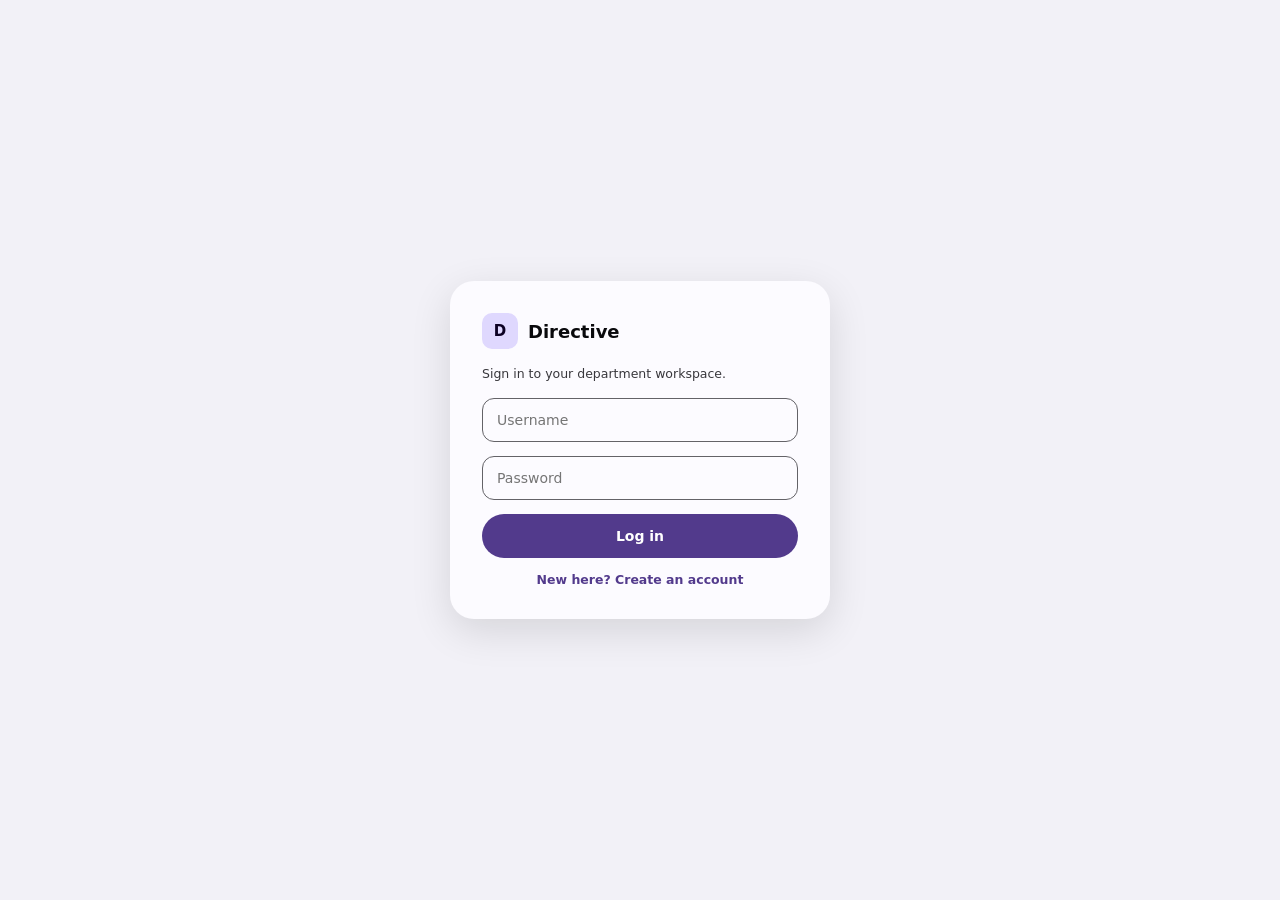
==== server/static/index.html @ 4b33fc56 "Initial Commit" ====
<!doctype html>
<html lang="en">
<head>
<meta charset="utf-8">
<meta name="viewport" content="width=device-width, initial-scale=1, viewport-fit=cover">
<title>Directive</title>
<link id="favicon" rel="icon" href="">
<link rel="stylesheet" href="styles.css">
</head>
<body>
<div id="root"></div>
<script src="i18n.js"></script>
<script src="app.js"></script>
</body>
</html>
---- server/static/styles.css ----
@font-face {
  font-family: 'Generic';
  src: url('generic.ttf') format('truetype');
  font-weight: 100 900;
  font-display: swap;
}
* { box-sizing: border-box; }
html, body {
  margin: 0;
  height: 100%;
  font-family: 'Generic', system-ui, sans-serif;
  overflow: hidden;          /* the app scrolls its own regions, never the page */
  overscroll-behavior: none; /* and no rubber-banding past them */
}
#root { height: 100%; }
a { text-decoration: none; }
button, input, select { font-family: inherit; font-size: inherit; }
input, select { transition: border-color 0.225s ease, box-shadow 0.225s ease; }
input:not([type="checkbox"]):not([type="radio"]):focus, select:focus {
  outline: none;
  border-color: var(--primary, #6750A4);
  box-shadow: 0 0 0 3px var(--primary-container, rgba(103, 80, 164, .18));
}
::-webkit-scrollbar { width: 8px; height: 8px; }
::-webkit-scrollbar-thumb { background: var(--outline-variant); border-radius: 8px; }
::-webkit-scrollbar-track { background: transparent; }

@keyframes overlayFadeIn { from { opacity: 0; } to { opacity: 1; } }
@keyframes overlayFadeOut { from { opacity: 1; } to { opacity: 0; } }
@keyframes modalPopIn { from { opacity: 0; transform: scale(.88) translateY(18px); } to { opacity: 1; transform: scale(1) translateY(0); } }
@keyframes modalPopOut { from { opacity: 1; transform: scale(1) translateY(0); } to { opacity: 0; transform: scale(.94) translateY(12px); } }
@keyframes contentSlideOut { from { opacity: 1; transform: translateX(0); } to { opacity: 0; transform: translateX(18px); } }
@keyframes contentSlideIn { from { opacity: 0; transform: translateX(-18px); } to { opacity: 1; transform: translateX(0); } }
@keyframes rowHighlight { from { opacity: 0; transform: translateY(6px); background: var(--primary-container); } to { opacity: 1; transform: translateY(0); background: transparent; } }
@keyframes dropdownIn {
  from { opacity: 0; transform: translateY(-10px) scale(.92); }
  to   { opacity: 1; transform: translateY(0) scale(1); }
}
@keyframes dropdownOut {
  from { opacity: 1; transform: translateY(0) scale(1); }
  to   { opacity: 0; transform: translateY(-8px) scale(.95); }
}
@keyframes authFadeIn { from { opacity: 0; transform: translateY(8px); } to { opacity: 1; transform: translateY(0); } }
@keyframes toggleSlideRight { from { transform: translateX(0); } to { transform: translateX(32px); } }
@keyframes toggleSlideLeft { from { transform: translateX(32px); } to { transform: translateX(0); } }
@keyframes accentPillOpen { from { width: 36px; opacity: 0; } to { width: 264px; opacity: 1; } }
@keyframes accentPillClose { from { width: 264px; opacity: 1; } to { width: 36px; opacity: 0; } }

@media (prefers-color-scheme: dark) { html, body { background: #141218; } }

/* Every custom control is a div, so it gets tabindex and role="button" after
   each render (applyA11y in app.js). Without a focus ring a keyboard user has
   no idea where they are; :focus-visible keeps it off mouse clicks. */
.interactive:focus { outline: none; }
.interactive:focus-visible {
  outline: 2px solid var(--primary, #6750A4);
  outline-offset: 2px;
  border-radius: 8px;
}
.skip-link {
  position: absolute;
  left: -9999px;
  top: 8px;
  z-index: 200;
  padding: 10px 16px;
  border-radius: 10px;
  background: var(--primary, #6750A4);
  color: var(--on-primary, #fff);
  font-size: 13px;
  font-weight: 700;
}
.skip-link:focus { left: 8px; }

.interactive {
  cursor: pointer;
  /* :hover and :active do not re-render, so a transition is the right tool
     here - unlike anything driven by state. */
  transition: transform 0.165s ease, filter 0.165s ease, background-color 0.165s ease;
  -webkit-tap-highlight-color: transparent;
}
.interactive:hover { filter: brightness(0.96); }
.interactive:active { transform: scale(0.92); filter: brightness(0.86); }

.content-out { animation: contentSlideOut 270ms ease forwards; }
.content-in { animation: contentSlideIn 330ms ease forwards; }

.overlay-in { animation: overlayFadeIn 300ms ease forwards; }
.overlay-out { animation: overlayFadeOut 240ms ease forwards; }
.card-in { animation: modalPopIn 390ms cubic-bezier(.22,1.15,.36,1) forwards; }
.card-out { animation: modalPopOut 240ms ease forwards; }
.row-highlight { animation: rowHighlight 1350ms ease; }
.dropdown-panel { transform-origin: top right; }
/* The entrance is its own class so it can be dropped once it has played -
   see motion() in app.js. */
.dropdown-in { animation: dropdownIn 285ms cubic-bezier(.2,.9,.3,1.1); }
.dropdown-out { animation: dropdownOut 225ms ease forwards; pointer-events: none; }
.auth-card { animation: authFadeIn 390ms ease; }

.view-toggle-thumb { position: absolute; top: 3px; left: 3px; width: 30px; height: 30px; border-radius: 8px; }
.view-toggle-thumb.slide-right { animation: toggleSlideRight 0.3s cubic-bezier(.2,.8,.2,1) forwards; }
.view-toggle-thumb.slide-left { animation: toggleSlideLeft 0.3s cubic-bezier(.2,.8,.2,1) forwards; }

/* The subtree used to animate a max-height clamp, which clipped a department
   with more children than the clamp allowed. Animating grid-template-rows
   from 0fr to 1fr expands to whatever the content actually measures, so the
   list grows the sidebar's scroll area instead of being cut off.

   It has to be an `animation`, not a `transition`: render() replaces the whole
   tree, so the subtree is born already open or already closed and a transition
   has no previous frame to move from - it just snaps. Keyframes play on mount,
   which is the same reason the mobile drawers below use anim-open/anim-close. */
@keyframes treeExpand {
  from { grid-template-rows: 0fr; opacity: 0; }
  to   { grid-template-rows: 1fr; opacity: 1; }
}
@keyframes treeCollapse {
  from { grid-template-rows: 1fr; opacity: 1; }
  to   { grid-template-rows: 0fr; opacity: 0; }
}
@keyframes chevronOpen  { from { transform: rotate(0deg); }  to { transform: rotate(90deg); } }
@keyframes chevronClose { from { transform: rotate(90deg); } to { transform: rotate(0deg); } }

.tree-children {
  display: grid;
  grid-template-rows: 0fr;
  opacity: 0;
}
.tree-children.expanded { grid-template-rows: 1fr; opacity: 1; }
.tree-children.anim-expand   { animation: treeExpand 0.36s cubic-bezier(.2,.8,.2,1) forwards; }
.tree-children.anim-collapse { animation: treeCollapse 0.3s ease forwards; }

/* The disclosure triangle turns with the subtree, and for the same reason it
   cannot use a transition. */
.tree-chevron { transform: rotate(0deg); flex-shrink: 0; border-radius: 6px; }
.tree-chevron.expanded { transform: rotate(90deg); }
.tree-chevron.anim-expand   { animation: chevronOpen 0.36s cubic-bezier(.2,.8,.2,1) forwards; }
.tree-chevron.anim-collapse { animation: chevronClose 0.3s ease forwards; }
.tree-children > .tree-children-inner {
  min-height: 0;          /* lets the 0fr row actually collapse */
  overflow: hidden;
  display: flex;
  flex-direction: column;
  gap: 2px;
}

/* A column flex container shrinks its children before it overflows, so a long
   department list was squeezed thinner and thinner instead of scrolling.
   Pinning the children to their natural height makes the container scroll. */
.left-nav > * { flex-shrink: 0; }

/* The sidebar scrolls, but showing a scrollbar inside a 272px column next to
   the page's own one is noise. Keyboard and wheel scrolling are unaffected. */
.no-scrollbar { scrollbar-width: none; -ms-overflow-style: none; }
.no-scrollbar::-webkit-scrollbar { width: 0; height: 0; display: none; }
.swatch { width: 20px; height: 20px; border-radius: 50%; cursor: pointer; border: 2px solid transparent; transition: border-color 0.18s ease, transform 0.18s ease; flex-shrink: 0; }
.swatch:hover { transform: scale(1.1); }
.swatch.active { border-color: var(--on-surface); }

/* The sixth slot is a real colour input, so the system palette - with its own
   hex field and eyedropper - opens on click. It is dressed as a swatch. */
.swatch-custom {
  -webkit-appearance: none;
  appearance: none;
  padding: 0;
  background: none;
  /* A bare colour input shows nothing useful when empty, so the rainbow says
     what it is before anything has been picked. */
  background-image: conic-gradient(#f44, #fd0, #4d4, #0cf, #55f, #d4d, #f44);
}
.swatch-custom::-webkit-color-swatch-wrapper { padding: 0; }
.swatch-custom::-webkit-color-swatch { border: none; border-radius: 50%; }
.swatch-custom::-moz-color-swatch { border: none; border-radius: 50%; }

.accent-pill { width: 264px; }
.accent-pill-open { animation: accentPillOpen 0.27s cubic-bezier(.2,.8,.2,1) forwards; }
.accent-pill-close { animation: accentPillClose 0.24s ease forwards; }

/* Below the breakpoint, the department list and the calendar panel stop
   being permanent columns (which just squeezed the task list into a sliver,
   and clipped the icon cluster off the right edge entirely) and become
   off-canvas drawers that slide in over it instead. Desktop never matches
   this query, so .left-nav/.right-panel keep their normal in-flow sizing
   and every mobile-only control below stays hidden. */
/* The bar sits above the scrolling region and owns the safe area over it, so
   the status bar never scrolls away with the content. */
.top-bar {
  height: calc(64px + env(safe-area-inset-top, 0px));
  padding: env(safe-area-inset-top, 0px) calc(20px + env(safe-area-inset-right, 0px)) 0 calc(20px + env(safe-area-inset-left, 0px));
}

.calendar-drawer-btn, .drawer-close-btn, .drawer-header-row,
.mobile-search-btn { display: none; }
/* The menu button is on every screen, and so is the drawer it opens. */
.hamburger-btn { display: flex; }
/* Accent and theme live in the bar on desktop and in the account menu on a
   phone, where there is room for them. */
.appearance-in-menu { display: none; }
/* ---- guide ---- */
.guide-card {
  width: 640px;
  max-width: 94vw;
  max-height: 86vh;
  display: flex;
  flex-direction: column;
  border-radius: 24px;
  box-shadow: 0 12px 40px rgba(0,0,0,.25);
  overflow: hidden;
}
.guide-card > * { flex-shrink: 0; }
/* The section chips scroll sideways rather than wrapping into a block. */
.guide-index {
  display: flex;
  gap: 6px;
  padding: 4px 24px 12px 24px;
  overflow-x: auto;
  scrollbar-width: none;
}
.guide-index::-webkit-scrollbar { display: none; }
.guide-chip {
  flex-shrink: 0;
  font-size: 12px;
  font-weight: 700;
  padding: 6px 12px;
  border-radius: 14px;
  white-space: nowrap;
}
/* Only the body scrolls; the title and the chips stay put above it. */
.guide-card > .guide-body {
  flex: 1 1 auto;
  min-height: 0;
  overflow-y: auto;
  padding: 4px 24px 26px 24px;
  border-top: 1px solid var(--guide-rule);
}
.guide-section { padding-top: 18px; scroll-margin-top: 8px; }
.guide-section h3 { margin: 0 0 8px 0; font-size: 15px; font-weight: 700; }
.guide-section p, .guide-section li { font-size: 13.5px; line-height: 1.65; margin: 0 0 8px 0; }
.guide-section ul { margin: 0; padding-left: 18px; }
.guide-section strong { font-weight: 700; color: var(--on-surface, inherit); }
.guide-code {
  font-family: ui-monospace, SFMono-Regular, Menlo, Consolas, monospace;
  font-size: 12.5px;
  padding: 1px 6px;
  border-radius: 6px;
  background: var(--guide-code-bg);
  word-break: break-all;
}
.guide-table { border-collapse: collapse; margin: 4px 0 10px 0; width: 100%; }
.guide-table th, .guide-table td { text-align: left; font-size: 13px; padding: 7px 8px; border-bottom: 1px solid var(--guide-rule); vertical-align: top; }
.guide-table th { font-weight: 700; white-space: nowrap; width: 1%; }

/* Rendered always, shown only where the header has no room for it. */
.fab-new-task { display: none; }

/* A dialog is a scrolling column: without this it shrinks its own fields to
   fit instead of scrolling, which is how a 46px input ended up 40px tall on a
   phone. Same trap as the department list in the sidebar. */
[role="dialog"] > * { flex-shrink: 0; }
.mobile-scrim { display: none; }
.desktop-search-bar { display: flex; }

/* render() replaces the whole app tree on every state change, so a plain
   CSS `transition` on these never has a "before" frame to animate from - the
   element is simply born already in its new state. `animation` (keyframes)
   plays on mount regardless, which is what makes the slide actually visible
   instead of just snapping open/closed (see the mobile drawer functions and
   drawerClass() in app.js for how 'open' vs 'anim-open'/'anim-close' are
   assigned). */
@keyframes drawerSlideInLeft { from { transform: translateX(-100%); } to { transform: translateX(0); } }
@keyframes drawerSlideOutLeft { from { transform: translateX(0); } to { transform: translateX(-100%); } }
@keyframes drawerSlideInRight { from { transform: translateX(100%); } to { transform: translateX(0); } }
@keyframes drawerSlideOutRight { from { transform: translateX(0); } to { transform: translateX(100%); } }

.left-nav {
  position: fixed;
  top: env(safe-area-inset-top, 0px);
  bottom: env(safe-area-inset-bottom, 0px);
  left: 0;
  z-index: 90;
  width: min(82vw, 320px);
  box-shadow: 0 12px 32px rgba(0,0,0,.28);
  border-radius: 0 20px 20px 0;
  transform: translateX(-100%);
}
.left-nav.open { transform: translateX(0); }
.left-nav.anim-open { animation: drawerSlideInLeft 0.33s cubic-bezier(.2,.8,.2,1) forwards; }
.left-nav.anim-close { animation: drawerSlideOutLeft 0.3s ease forwards; }
.left-nav .drawer-close-btn { display: flex; }
/* A drawer slides over the page without darkening it. The layer stays so a
   click outside still closes the drawer, but it paints nothing - the panel's
   own shadow is what separates it from what is behind. */
.mobile-scrim.open, .mobile-scrim.closing {
  display: block;
  position: fixed;
  inset: 0;
  background: transparent;
  z-index: 85;
}

@media (max-width: 860px) {
  .hamburger-btn, .calendar-drawer-btn, .drawer-close-btn, .mobile-search-btn { display: flex; }
  .drawer-header-row { display: flex; margin-bottom: -4px; }
  .desktop-search-bar { display: none; }

  /* Everything that was optional comes out of the bar: the app name, the
     accent and theme buttons, the divider, and the name and role beside the
     avatar. What is left - menu, brand, search, alerts, calendar, account -
     fits a 360px screen, which is what was pushing the calendar button off
     the right edge. */
  .app-name-text,
  .appearance-controls,
  .topbar-divider,
  .account-meta { display: none !important; }
  .appearance-in-menu { display: flex; }

  .top-bar {
    height: calc(60px + env(safe-area-inset-top, 0px));
    padding: env(safe-area-inset-top, 0px) calc(8px + env(safe-area-inset-right, 0px)) 0 calc(8px + env(safe-area-inset-left, 0px));
    gap: 2px;
  }

  /* A finger is not a mouse pointer: every control in the bar and the panels
     gets a 44px target, and the text that labels them comes up to size. */
  .top-bar .interactive:not(.brand-icon) { width: 44px !important; height: 44px !important; }
  .top-bar .interactive:not(.brand-icon) svg { width: 22px; height: 22px; }
  /* Centred on the same line as the buttons beside it. */
  .top-bar .brand-icon { align-self: center; }

  /* The search button belongs with the other icons on the right; centring it
     in the leftover space left it floating at no particular place. */
  .topbar-center { flex: 1 1 auto; justify-content: flex-end !important; min-width: 0; }

  /* New Task leaves the header for a thumb-reachable button, and Filter drops
     its label. Between them the heading gets the width it needs to stop
     breaking mid-phrase. */
  .new-task-inline { display: none !important; }
  .fab-new-task { display: flex !important; }
  .btn-label { display: none; }
  .filter-btn { width: 44px; padding: 0 !important; justify-content: center; }
  .view-toggle { display: none !important; }

  /* Room under the list so the floating button never sits on the footer. */
  main#task-list { padding: 16px 14px calc(84px + env(safe-area-inset-bottom, 0px)) 14px !important; gap: 12px !important; }
  .page-title { font-size: 20px !important; white-space: nowrap; overflow: hidden; text-overflow: ellipsis; }

  /* Tabs are scrolled sideways rather than wrapped onto three lines. */
  [role="tablist"] {
    flex-wrap: nowrap !important;
    overflow-x: auto;
    scrollbar-width: none;
    padding-bottom: 2px;
  }
  [role="tablist"]::-webkit-scrollbar { display: none; }
  [role="tablist"] > * { flex-shrink: 0; min-height: 40px; font-size: 14px !important; }

  .dropdown-panel { max-width: calc(100vw - 24px); }

  /* iOS zooms the page when it focuses a field whose text is under 16px, and
     every field here was 12-14px. Raising them is the fix; blocking zoom with
     user-scalable=no would also take away pinch-zoom from anyone who needs
     it. The fields are sized inline, so this has to outrank that. */
  input, select, textarea { font-size: 16px !important; }
  input:not([type="checkbox"]):not([type="radio"]):not([type="color"]):not(#accentHexInput),
  select { min-height: 46px !important; }
  /* Kept at a tappable size without becoming a full-width field. */
  #accentHexInput { width: 104px !important; height: 40px !important; }
  textarea { min-height: 76px !important; line-height: 1.5 !important; }
  /* Tick boxes get a finger-sized target of their own. */
  /* The box stays Material size; the row it sits in is the finger target. */

  .right-panel {
    position: fixed;
    top: env(safe-area-inset-top, 0px);
    bottom: env(safe-area-inset-bottom, 0px);
    z-index: 90;
    width: 82vw;
    max-width: 320px;
    box-shadow: 0 12px 32px rgba(0,0,0,.28);
  }
  /* Nothing of ours paints the status bar or the home indicator: the panels
     and the layer behind them both stop at the insets. */

  .right-panel { right: 0; transform: translateX(100%); }
  .right-panel.open { transform: translateX(0); }
  .right-panel.anim-open { animation: drawerSlideInRight 0.33s cubic-bezier(.2,.8,.2,1) forwards; }
  .right-panel.anim-close { animation: drawerSlideOutRight 0.3s ease forwards; }

}

/* Same rule as the drawer scrim: the dim covers the page, never the status
   bar or the home indicator. */
.modal-overlay {
  top: env(safe-area-inset-top, 0px);
  right: 0;
  bottom: env(safe-area-inset-bottom, 0px);
  left: 0;
}

/* Search grows out of the button it replaced and folds back into it, instead
   of the bar being swapped out in a single frame. */
@keyframes searchBarIn {
  from { opacity: 0; transform: scaleX(.86); }
  to   { opacity: 1; transform: scaleX(1); }
}
@keyframes searchBarOut {
  from { opacity: 1; transform: scaleX(1); }
  to   { opacity: 0; transform: scaleX(.9); }
}
.mobile-search-bar-open { transform-origin: right center; animation: searchBarIn 300ms cubic-bezier(.2,.9,.3,1.05); }
.mobile-search-bar-close { transform-origin: right center; animation: searchBarOut 255ms ease forwards; pointer-events: none; }

/* ---- motion ----------------------------------------------------------
   Everything here is an `animation`, never a `transition`, for the reason
   spelled out above the tree keyframes: render() rebuilds the whole tree, so
   a state-driven element is born in its new state and a transition has no
   previous frame to move from. Each of these is applied through a one-shot
   class that clears itself (playOnce in app.js), so it animates the thing
   that just changed and does not replay on every later render. */

@keyframes themeIconIn { from { transform: rotate(-120deg) scale(.5); opacity: 0; } to { transform: rotate(0) scale(1); opacity: 1; } }
@keyframes paletteSettle { from { opacity: .72; } to { opacity: 1; } }
@keyframes selectIn { from { transform: scale(.96); opacity: .55; } to { transform: scale(1); opacity: 1; } }
@keyframes checkPop { 0% { transform: scale(.6); } 55% { transform: scale(1.18); } 100% { transform: scale(1); } }
@keyframes itemIn { from { opacity: 0; transform: translateY(6px); } to { opacity: 1; transform: translateY(0); } }
@keyframes swatchPick { 0% { transform: scale(1); } 45% { transform: scale(1.28); } 100% { transform: scale(1); } }
@keyframes copiedPop { 0% { transform: scale(.4); opacity: 0; } 60% { transform: scale(1.2); opacity: 1; } 100% { transform: scale(1); opacity: 1; } }
@keyframes badgeIn { from { transform: scale(0); } to { transform: scale(1); } }

.anim-theme-icon { animation: themeIconIn 0.48s cubic-bezier(.2,.8,.2,1); }
/* A palette change repaints every surface at once; a short settle keeps that
   from reading as a flash. */
.anim-palette { animation: paletteSettle 0.39s ease; }
.anim-select { animation: selectIn 0.3s cubic-bezier(.2,.8,.2,1); }
.anim-check { animation: checkPop 0.39s cubic-bezier(.2,.8,.2,1); }
.anim-item-in { animation: itemIn 0.33s ease both; }
@keyframes itemOut { to { opacity: 0; transform: translateX(14px); } }
.anim-item-out { animation: itemOut 0.36s ease forwards; pointer-events: none; }
.anim-swatch { animation: swatchPick 0.45s cubic-bezier(.2,.8,.2,1); }
.anim-copied { animation: copiedPop 0.39s cubic-bezier(.2,.8,.2,1); }
.anim-badge { animation: badgeIn 0.33s cubic-bezier(.2,.8,.2,1); }

/* Staggered entrance for a freshly loaded page of rows. The delay is capped
   so a full page never feels slow to arrive. */
.anim-row-in { animation: itemIn 0.36s ease both; }

/* Undo bar. It sits above the phone's floating New Task button rather than
   on top of it. */
.snackbar {
  position: fixed; left: 50%; bottom: calc(24px + env(safe-area-inset-bottom, 0px));
  transform: translateX(-50%);
  z-index: 80; display: flex; align-items: center; gap: 10px;
  width: max-content; max-width: min(560px, calc(100vw - 32px));
  padding: 10px 10px 10px 16px; border-radius: 14px;
  font-size: 13px; line-height: 1.4; box-shadow: 0 10px 30px rgba(0,0,0,.28);
}
@keyframes snackIn { from { opacity: 0; transform: translate(-50%, 16px); } to { opacity: 1; transform: translate(-50%, 0); } }
@keyframes snackOut { from { opacity: 1; transform: translate(-50%, 0); } to { opacity: 0; transform: translate(-50%, 12px); } }
.snack-in { animation: snackIn 0.3s cubic-bezier(.2,.8,.2,1) both; }
.snack-out { animation: snackOut 0.22s ease both; }
@media (max-width: 860px) {
  .snackbar { bottom: calc(86px + env(safe-area-inset-bottom, 0px)); }
  /* Hung off the bell, the panel ran past the left edge of a phone screen;
     there it spans the screen under the top bar instead. */
  .bell-panel {
    position: fixed !important; top: 64px !important; left: 12px !important; right: 12px !important;
    width: auto !important; max-height: min(440px, 70vh) !important;
  }
}

/* Checklist row tools stay quiet until the row is pointed at, except on a
   touch screen, where there is no pointing. */
.checklist-tool {
  display: flex; align-items: center; justify-content: center;
  width: 22px; height: 22px; border-radius: 6px; flex-shrink: 0; opacity: .55;
}
.checklist-row:hover .checklist-tool, .checklist-tool:focus-visible { opacity: 1; }
@media (hover: none) { .checklist-tool { opacity: 1; } }

.mention { border-radius: 5px; padding: 0 2px; font-weight: 600; }

/* Task detail: the reading view a task opens into. */
.task-detail {
  width: 680px; max-width: 94vw; max-height: 90vh; overflow-y: auto;
  border-radius: 24px; padding: 24px 26px; display: flex; flex-direction: column; gap: 16px;
  box-shadow: 0 12px 40px rgba(0,0,0,.25); outline: 2px dashed transparent; outline-offset: -8px;
  transition: outline-color .15s;
}
/* Files dragged over an open task land in it. */
.task-detail.drag-over { outline-color: var(--drop); }
.detail-body { font-size: 14px; line-height: 1.65; white-space: pre-wrap; overflow-wrap: anywhere; }
.detail-body a { color: var(--primary); }
.detail-icon { display: inline-flex; flex-shrink: 0; padding: 2px; border-radius: 10px; }
.detail-icon.interactive:hover { background: var(--surface-container-high); }
.detail-add-icon {
  display: flex; align-items: center; justify-content: center; flex-shrink: 0;
  width: 40px; height: 40px; border-radius: 10px; border: 1.5px dashed; opacity: .55;
}
.detail-add-icon:hover, .detail-add-icon:focus-visible { background: var(--surface-container-high); opacity: 1; }
@media (max-width: 860px) {
  .task-detail { max-width: calc(100vw - 20px); max-height: calc(100dvh - 20px); padding: 18px 16px; border-radius: 20px; }
}

.icon-picker {
  transform-origin: top left;
  position: absolute; top: 46px; left: 0; z-index: 10; width: 360px; max-width: calc(100vw - 60px);
  padding: 10px; border-radius: 14px; box-shadow: 0 10px 28px rgba(0,0,0,.22);
}
.emoji-tabs { display: flex; gap: 2px; padding: 0 2px 6px; margin-bottom: 4px; }
.emoji-tab { display: flex; align-items: center; justify-content: center; flex: 1; height: 30px; border-radius: 8px; font-size: 17px; }
.emoji-tab:hover, .emoji-tab:focus-visible { background: var(--surface-container-high); }
.emoji-grid { position: relative; display: grid; grid-template-columns: repeat(8, 1fr); gap: 2px; max-height: 280px; overflow-y: auto; }
.emoji-group-head { grid-column: 1 / -1; font-size: 11px; font-weight: 700; letter-spacing: .03em; padding: 8px 4px 2px; }
.emoji-cell.selected { background: var(--primary-container); }
.emoji-cell { display: flex; align-items: center; justify-content: center; height: 34px; border-radius: 8px; font-size: 20px; }
.emoji-cell:hover, .emoji-cell:focus-visible { background: var(--surface-container-high); }

/* Attachments: pictures as tiles, everything else as rows. */
.att-grid { display: grid; grid-template-columns: repeat(auto-fill, minmax(112px, 1fr)); gap: 8px; }
.att-tile { position: relative; aspect-ratio: 1; border-radius: 12px; overflow: hidden; }
.att-tile img { width: 100%; height: 100%; object-fit: cover; display: block; cursor: zoom-in; }
.att-row { display: flex; align-items: center; gap: 10px; padding: 9px 10px; border-radius: 12px; }
.att-remove {
  display: flex; align-items: center; justify-content: center; width: 24px; height: 24px;
  border-radius: 50%; flex-shrink: 0; opacity: .85; box-shadow: 0 1px 4px rgba(0,0,0,.2);
}
.att-tile .att-remove { position: absolute; top: 6px; right: 6px; }

.lightbox {
  position: fixed; inset: 0; z-index: 90; background: rgba(0,0,0,.86);
  display: flex; align-items: center; justify-content: center; padding: 56px 16px 16px; animation: overlayFadeIn .2s ease;
}
.lightbox img { max-width: 100%; max-height: 100%; object-fit: contain; border-radius: 6px; cursor: zoom-out; }
.lightbox-bar {
  position: absolute; top: 0; left: 0; right: 0; display: flex; align-items: center; gap: 14px;
  padding: 12px 16px; color: #fff; font-size: 13px;
}

/* Someone who has asked their system for less motion gets none of this. The
   interface still works; it just stops moving. */
@media (prefers-reduced-motion: reduce) {
  *, *::before, *::after {
    animation-duration: .01ms !important;
    animation-iteration-count: 1 !important;
    transition-duration: .01ms !important;
    scroll-behavior: auto !important;
  }
}

/* Material 3 menus that replace the native selects. The field keeps the
   look it had; the list is a surface-container card with a tonal selected
   row and a check. */
.mselect-trigger {
  display: flex; align-items: center; gap: 6px; box-sizing: border-box;
  user-select: none; -webkit-user-select: none; min-width: 0;
}
.mselect-trigger[aria-disabled="true"] { opacity: .6; cursor: default; }
.mselect-label { flex: 1; min-width: 0; overflow: hidden; text-overflow: ellipsis; white-space: nowrap; }
.mselect-pill { display: inline-flex; }
.mselect-pill .mselect-label { flex: none; }
.mselect-chevron { flex-shrink: 0; opacity: .8; }
.mselect-trigger.open .mselect-chevron { transform: rotate(180deg); }
.mselect-menu {
  position: fixed; z-index: 95; overflow-y: auto; padding: 6px;
  border-radius: 14px; box-shadow: 0 4px 10px rgba(0,0,0,.14), 0 12px 32px rgba(0,0,0,.16);
  transform-origin: top left;
}
.mselect-menu.up { transform-origin: bottom left; }
.mselect-item {
  display: flex; align-items: center; gap: 10px; min-height: 40px; padding: 0 14px 0 10px;
  border-radius: 10px; font-size: 13.5px; white-space: nowrap;
}
.mselect-item + .mselect-item { margin-top: 2px; }
.mselect-item:not(.selected):hover, .mselect-item:not(.selected).active { background: var(--item-hover); }
.mselect-item.selected.active { box-shadow: inset 0 0 0 2px var(--primary); }
.mselect-check { display: flex; width: 18px; flex-shrink: 0; }
@keyframes mselectIn { from { opacity: 0; transform: scaleY(.85) translateY(-4px); } to { opacity: 1; transform: none; } }
@keyframes mselectOut { from { opacity: 1; } to { opacity: 0; } }
.mselect-in { animation: mselectIn .2s cubic-bezier(.2,.9,.3,1) both; }
.mselect-out { animation: mselectOut .15s ease both; pointer-events: none; }

/* Material 3 checkboxes and radios in place of the browser's own. They stay
   real inputs - keyboard, labels and screen readers work as before - and
   only their drawing changes: an outlined box that fills with the primary
   colour and a check, an outlined ring with a primary dot, and a round state
   layer behind either on hover and focus. */
input[type="checkbox"], input[type="radio"] {
  -webkit-appearance: none; appearance: none;
  position: relative; flex-shrink: 0; margin: 0; cursor: pointer;
  width: 18px !important; height: 18px !important;
  border: 2px solid var(--on-surface-variant, #49454F);
  background: transparent; box-sizing: border-box;
  transition: background-color .15s ease, border-color .15s ease, box-shadow .15s ease;
}
input[type="checkbox"] { border-radius: 3px; }
input[type="radio"] { border-radius: 50%; width: 20px !important; height: 20px !important; }
input[type="checkbox"]:checked {
  background: var(--primary, #6750A4); border-color: var(--primary, #6750A4);
}
input[type="checkbox"]:checked::after {
  content: ''; position: absolute; left: 4.5px; top: 0.5px; width: 5px; height: 10px;
  border: solid var(--on-primary, #fff); border-width: 0 2px 2px 0; transform: rotate(45deg);
  box-sizing: border-box;
}
input[type="radio"]:checked {
  border-color: var(--primary, #6750A4);
  background: radial-gradient(circle, var(--primary, #6750A4) 0 4.5px, transparent 5px);
}
/* The state layer: a 40px circle, as Material draws around a selection control. */
input[type="checkbox"]:hover:not(:disabled), input[type="radio"]:hover:not(:disabled) {
  box-shadow: 0 0 0 11px color-mix(in srgb, var(--on-surface, #1D1B20) 8%, transparent);
}
input[type="checkbox"]:checked:hover:not(:disabled), input[type="radio"]:checked:hover:not(:disabled) {
  box-shadow: 0 0 0 11px color-mix(in srgb, var(--primary, #6750A4) 8%, transparent);
}
input[type="checkbox"]:focus-visible, input[type="radio"]:focus-visible {
  outline: none;
  box-shadow: 0 0 0 11px color-mix(in srgb, var(--primary, #6750A4) 14%, transparent);
}
input[type="checkbox"]:disabled, input[type="radio"]:disabled { opacity: .38; cursor: default; }

/* Pop-ups scroll without a visible bar: dialogs, dropdown panels, menus and
   the emoji grid. Wheel, touch and keyboard scrolling are untouched. */
[role="dialog"], [role="dialog"] *, .dropdown-panel, .dropdown-panel *,
.mselect-menu, .emoji-grid {
  scrollbar-width: none;
  -ms-overflow-style: none;
}
[role="dialog"]::-webkit-scrollbar, [role="dialog"] *::-webkit-scrollbar,
.dropdown-panel::-webkit-scrollbar, .dropdown-panel *::-webkit-scrollbar,
.mselect-menu::-webkit-scrollbar, .emoji-grid::-webkit-scrollbar {
  width: 0; height: 0; display: none;
}
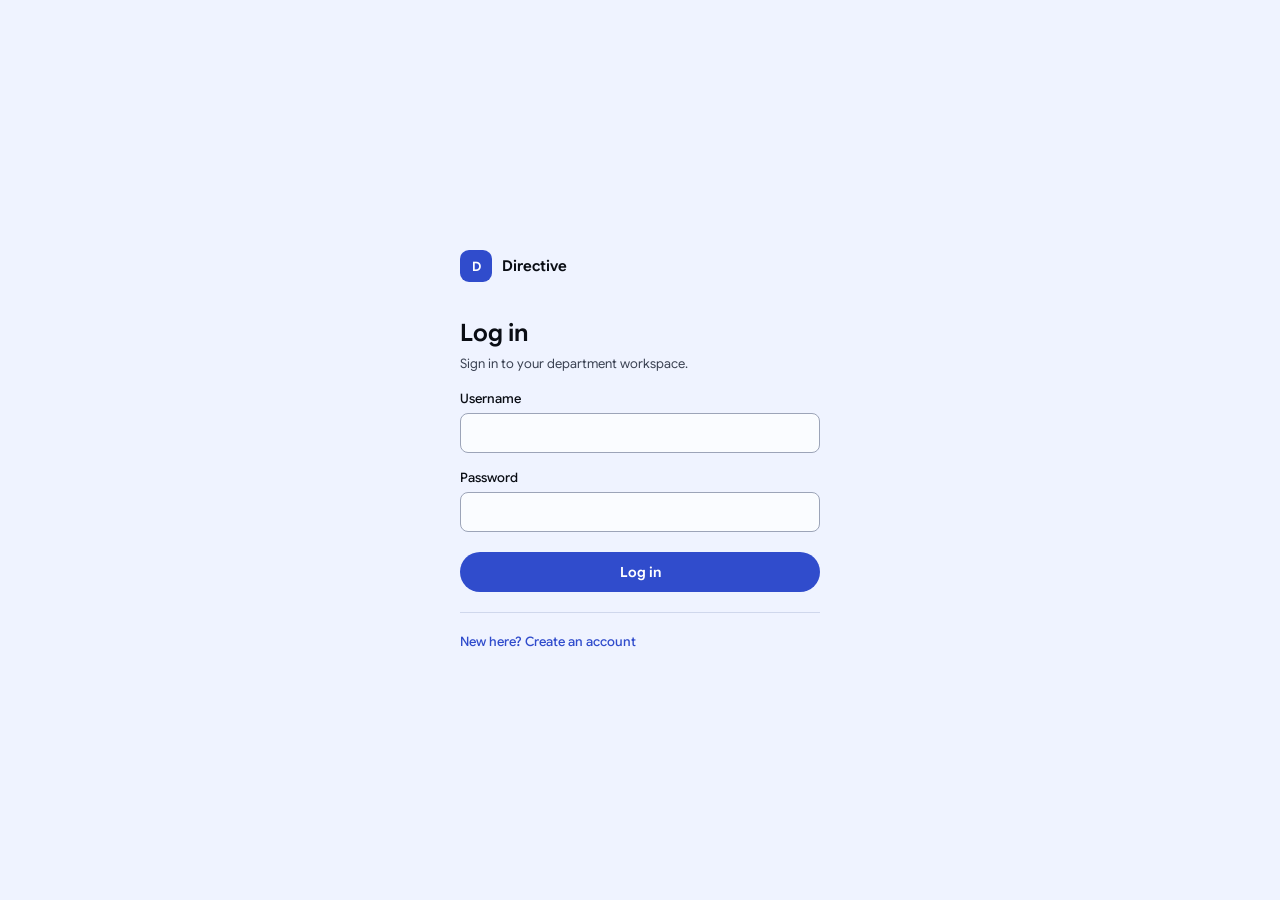
==== commit d60d65e0: "UI: Material You direction for the list, Google Sans Flex + Noto Sans KR A first pass back toward Ma" ====
--- a/server/static/index.html
+++ b/server/static/index.html
@@ -5,6 +5,7 @@
 <meta name="viewport" content="width=device-width, initial-scale=1, viewport-fit=cover">
 <title>Directive</title>
 <link id="favicon" rel="icon" href="">
+<link rel="stylesheet" href="fonts/fonts.css">
 <link rel="stylesheet" href="styles.css">
 </head>
 <body>
--- a/server/static/fonts/fonts.css
+++ b/server/static/fonts/fonts.css
@@ -0,0 +1,1167 @@
+/* Self-hosted fonts, both SIL Open Font License 1.1 (licence files beside them).
+   Google Sans Flex for Latin, Noto Sans KR for Hangul: the browser takes each
+   character from the first family that has it, and each file is fetched only
+   when a character in its unicode-range appears on the page.
+   Generated from @fontsource-variable/google-sans-flex 5.3.2 and
+   @fontsource-variable/noto-sans-kr 5.3.1. */
+
+@font-face {
+  font-family: 'Google Sans Flex Variable';
+  font-style: normal;
+  font-display: swap;
+  font-weight: 1 1000;
+  src: url(google-sans-flex-5.3.2/google-sans-flex-math-wght-normal.woff2) format('woff2-variations');
+  unicode-range: U+0302-0303,U+0305,U+0307-0308,U+0310,U+0312,U+0315,U+031A,U+0326-0327,U+032C,U+032F-0330,U+0332-0333,U+0338,U+033A,U+0346,U+034D,U+0391-03A1,U+03A3-03A9,U+03B1-03C9,U+03D1,U+03D5-03D6,U+03F0-03F1,U+03F4-03F5,U+2016-2017,U+2034-2038,U+203C,U+2040,U+2043,U+2047,U+2050,U+2057,U+205F,U+2070-2071,U+2074-209F,U+20D0-20DC,U+20E1,U+20E5-20EF,U+2100-2112,U+2114-2115,U+2117-2121,U+2123-214F,U+2190,U+2192,U+2194-21AE,U+21B0-21E5,U+21F1-21F2,U+21F4-2211,U+2213-2214,U+2216-22FF,U+2308-230B,U+2310,U+2319,U+231C-2321,U+2336-237A,U+237C,U+2395,U+239B-23B7,U+23D0,U+23DC-23E1,U+2474-2475,U+25AF,U+25B3,U+25B7,U+25BD,U+25C1,U+25CA,U+25CC,U+25FB,U+266D-266F,U+27C0-27FF,U+2900-2AFF,U+2B0E-2B11,U+2B30-2B4C,U+2BFE,U+3030,U+FF5B,U+FF5D,U+1D400-1D7FF,U+1EE00-1EEFF;
+}
+
+@font-face {
+  font-family: 'Google Sans Flex Variable';
+  font-style: normal;
+  font-display: swap;
+  font-weight: 1 1000;
+  src: url(google-sans-flex-5.3.2/google-sans-flex-symbols-wght-normal.woff2) format('woff2-variations');
+  unicode-range: U+0001-000C,U+000E-001F,U+007F-009F,U+20DD-20E0,U+20E2-20E4,U+2150-218F,U+2190,U+2192,U+2194-2199,U+21AF,U+21E6-21F0,U+21F3,U+2218-2219,U+2299,U+22C4-22C6,U+2300-243F,U+2440-244A,U+2460-24FF,U+25A0-27BF,U+2800-28FF,U+2921-2922,U+2981,U+29BF,U+29EB,U+2B00-2BFF,U+4DC0-4DFF,U+FFF9-FFFB,U+10140-1018E,U+10190-1019C,U+101A0,U+101D0-101FD,U+102E0-102FB,U+10E60-10E7E,U+1D2C0-1D2D3,U+1D2E0-1D37F,U+1F000-1F0FF,U+1F100-1F1AE,U+1F1E6-1F1FF,U+1F30D-1F30F,U+1F315,U+1F31C,U+1F31E,U+1F320-1F32C,U+1F336,U+1F378,U+1F37D,U+1F382,U+1F393-1F39F,U+1F3A7-1F3A8,U+1F3AC-1F3AF,U+1F3C2,U+1F3C4-1F3C6,U+1F3CA-1F3CE,U+1F3D4-1F3E0,U+1F3ED,U+1F3F1-1F3F3,U+1F3F5-1F3F7,U+1F408,U+1F415,U+1F41F,U+1F426,U+1F43F,U+1F441-1F442,U+1F444,U+1F446-1F449,U+1F44C-1F44E,U+1F453,U+1F46A,U+1F47D,U+1F4A3,U+1F4B0,U+1F4B3,U+1F4B9,U+1F4BB,U+1F4BF,U+1F4C8-1F4CB,U+1F4D6,U+1F4DA,U+1F4DF,U+1F4E3-1F4E6,U+1F4EA-1F4ED,U+1F4F7,U+1F4F9-1F4FB,U+1F4FD-1F4FE,U+1F503,U+1F507-1F50B,U+1F50D,U+1F512-1F513,U+1F53E-1F54A,U+1F54F-1F5FA,U+1F610,U+1F650-1F67F,U+1F687,U+1F68D,U+1F691,U+1F694,U+1F698,U+1F6AD,U+1F6B2,U+1F6B9-1F6BA,U+1F6BC,U+1F6C6-1F6CF,U+1F6D3-1F6D7,U+1F6E0-1F6EA,U+1F6F0-1F6F3,U+1F6F7-1F6FC,U+1F700-1F80B,U+1F810-1F847,U+1F850-1F859,U+1F860-1F887,U+1F890-1F8AD,U+1F8B0-1F8BB,U+1F8C0-1F8C1,U+1F8D0-1F8D8,U+1F900-1F90B,U+1F93B,U+1F946,U+1F984,U+1F996,U+1F9E9,U+1FA00-1FA6F,U+1FA70-1FA7C,U+1FA80-1FAC6,U+1FAC8,U+1FACC-1FADD,U+1FADF-1FAEB,U+1FAEF-1FAFA,U+1FB00-1FBFF;
+}
+
+@font-face {
+  font-family: 'Google Sans Flex Variable';
+  font-style: normal;
+  font-display: swap;
+  font-weight: 1 1000;
+  src: url(google-sans-flex-5.3.2/google-sans-flex-vietnamese-wght-normal.woff2) format('woff2-variations');
+  unicode-range: U+0102-0103,U+0110-0111,U+0128-0129,U+0168-0169,U+01A0-01A1,U+01AF-01B0,U+0300-0301,U+0303-0304,U+0308-0309,U+0323,U+0329,U+1EA0-1EF9,U+20AB;
+}
+
+@font-face {
+  font-family: 'Google Sans Flex Variable';
+  font-style: normal;
+  font-display: swap;
+  font-weight: 1 1000;
+  src: url(google-sans-flex-5.3.2/google-sans-flex-latin-ext-wght-normal.woff2) format('woff2-variations');
+  unicode-range: U+0100-02BA,U+02BD-02C5,U+02C7-02CC,U+02CE-02D7,U+02DD-02FF,U+0304,U+0308,U+0329,U+1D00-1DBF,U+1E00-1E9F,U+1EF2-1EFF,U+2020,U+20A0-20AB,U+20AD-20C4,U+2113,U+2C60-2C7F,U+A720-A7FF;
+}
+
+@font-face {
+  font-family: 'Google Sans Flex Variable';
+  font-style: normal;
+  font-display: swap;
+  font-weight: 1 1000;
+  src: url(google-sans-flex-5.3.2/google-sans-flex-latin-wght-normal.woff2) format('woff2-variations');
+  unicode-range: U+0000-00FF,U+0131,U+0152-0153,U+02BB-02BC,U+02C6,U+02DA,U+02DC,U+0304,U+0308,U+0329,U+2000-206F,U+20AC,U+2122,U+2191,U+2193,U+2212,U+2215,U+FEFF,U+FFFD;
+}
+
+@font-face {
+  font-family: 'Noto Sans KR Variable';
+  font-style: normal;
+  font-display: swap;
+  font-weight: 100 900;
+  src: url(noto-sans-kr-5.3.1/noto-sans-kr-0-wght-normal.woff2) format('woff2-variations');
+  unicode-range: U+f9ca-fa0b,U+ff03-ff05,U+ff07,U+ff0a-ff0b,U+ff0d-ff19,U+ff1b,U+ff1d,U+ff20-ff5b,U+ff5d,U+ffe0-ffe3,U+ffe5-ffe6;
+}
+
+@font-face {
+  font-family: 'Noto Sans KR Variable';
+  font-style: normal;
+  font-display: swap;
+  font-weight: 100 900;
+  src: url(noto-sans-kr-5.3.1/noto-sans-kr-1-wght-normal.woff2) format('woff2-variations');
+  unicode-range: U+f92f-f980,U+f982-f9c9;
+}
+
+@font-face {
+  font-family: 'Noto Sans KR Variable';
+  font-style: normal;
+  font-display: swap;
+  font-weight: 100 900;
+  src: url(noto-sans-kr-5.3.1/noto-sans-kr-2-wght-normal.woff2) format('woff2-variations');
+  unicode-range: U+d723-d728,U+d72a-d733,U+d735-d748,U+d74a-d74f,U+d752-d753,U+d755-d757,U+d75a-d75f,U+d762-d764,U+d766-d768,U+d76a-d76b,U+d76d-d76f,U+d771-d787,U+d789-d78b,U+d78d-d78f,U+d791-d797,U+d79a,U+d79c,U+d79e-d7a3,U+f900-f909,U+f90b-f92e;
+}
+
+@font-face {
+  font-family: 'Noto Sans KR Variable';
+  font-style: normal;
+  font-display: swap;
+  font-weight: 100 900;
+  src: url(noto-sans-kr-5.3.1/noto-sans-kr-3-wght-normal.woff2) format('woff2-variations');
+  unicode-range: U+d679-d68b,U+d68e-d69e,U+d6a0,U+d6a2-d6a7,U+d6a9-d6c3,U+d6c6-d6c7,U+d6c9-d6cb,U+d6cd-d6d3,U+d6d5-d6d6,U+d6d8-d6e3,U+d6e5-d6e7,U+d6e9-d6fb,U+d6fd-d717,U+d719-d71f,U+d721-d722;
+}
+
+@font-face {
+  font-family: 'Noto Sans KR Variable';
+  font-style: normal;
+  font-display: swap;
+  font-weight: 100 900;
+  src: url(noto-sans-kr-5.3.1/noto-sans-kr-4-wght-normal.woff2) format('woff2-variations');
+  unicode-range: U+d5bc-d5c7,U+d5ca-d5cb,U+d5cd-d5cf,U+d5d1-d5d7,U+d5d9-d5da,U+d5dc,U+d5de-d5e3,U+d5e6-d5e7,U+d5e9-d5eb,U+d5ed-d5f6,U+d5f8,U+d5fa-d5ff,U+d602-d603,U+d605-d607,U+d609-d60f,U+d612-d613,U+d616-d61b,U+d61d-d637,U+d63a-d63b,U+d63d-d63f,U+d641-d647,U+d64a-d64c,U+d64e-d653,U+d656-d657,U+d659-d65b,U+d65d-d666,U+d668,U+d66a-d678;
+}
+
+@font-face {
+  font-family: 'Noto Sans KR Variable';
+  font-style: normal;
+  font-display: swap;
+  font-weight: 100 900;
+  src: url(noto-sans-kr-5.3.1/noto-sans-kr-5-wght-normal.woff2) format('woff2-variations');
+  unicode-range: U+d507,U+d509-d50b,U+d50d-d513,U+d515-d53b,U+d53e-d53f,U+d541-d543,U+d545-d54c,U+d54e,U+d550,U+d552-d557,U+d55a-d55b,U+d55d-d55f,U+d561-d564,U+d566-d567,U+d56a,U+d56c,U+d56e-d573,U+d576-d577,U+d579-d583,U+d585-d586,U+d58a-d5a4,U+d5a6-d5bb;
+}
+
+@font-face {
+  font-family: 'Noto Sans KR Variable';
+  font-style: normal;
+  font-display: swap;
+  font-weight: 100 900;
+  src: url(noto-sans-kr-5.3.1/noto-sans-kr-6-wght-normal.woff2) format('woff2-variations');
+  unicode-range: U+d464-d477,U+d47a-d47b,U+d47d-d47f,U+d481-d487,U+d489-d48a,U+d48c,U+d48e-d4e7,U+d4e9-d503,U+d505-d506;
+}
+
+@font-face {
+  font-family: 'Noto Sans KR Variable';
+  font-style: normal;
+  font-display: swap;
+  font-weight: 100 900;
+  src: url(noto-sans-kr-5.3.1/noto-sans-kr-7-wght-normal.woff2) format('woff2-variations');
+  unicode-range: U+d3bf-d3c7,U+d3ca-d3cf,U+d3d1-d3eb,U+d3ee-d3ef,U+d3f1-d3f3,U+d3f5-d3fb,U+d3fd-d400,U+d402-d45b,U+d45d-d463;
+}
+
+@font-face {
+  font-family: 'Noto Sans KR Variable';
+  font-style: normal;
+  font-display: swap;
+  font-weight: 100 900;
+  src: url(noto-sans-kr-5.3.1/noto-sans-kr-8-wght-normal.woff2) format('woff2-variations');
+  unicode-range: U+d2ff,U+d302-d304,U+d306-d30b,U+d30f,U+d311-d313,U+d315-d31b,U+d31e,U+d322-d324,U+d326-d327,U+d32a-d32b,U+d32d-d32f,U+d331-d337,U+d339-d33c,U+d33e-d37b,U+d37e-d37f,U+d381-d383,U+d385-d38b,U+d38e-d390,U+d392-d397,U+d39a-d39b,U+d39d-d39f,U+d3a1-d3a7,U+d3a9-d3aa,U+d3ac,U+d3ae-d3b3,U+d3b5-d3b7,U+d3b9-d3bb,U+d3bd-d3be;
+}
+
+@font-face {
+  font-family: 'Noto Sans KR Variable';
+  font-style: normal;
+  font-display: swap;
+  font-weight: 100 900;
+  src: url(noto-sans-kr-5.3.1/noto-sans-kr-9-wght-normal.woff2) format('woff2-variations');
+  unicode-range: U+d257-d27f,U+d281-d29b,U+d29d-d29f,U+d2a1-d2ab,U+d2ad-d2b7,U+d2ba-d2bb,U+d2bd-d2bf,U+d2c1-d2c7,U+d2c9-d2ef,U+d2f2-d2f3,U+d2f5-d2f7,U+d2f9-d2fe;
+}
+
+@font-face {
+  font-family: 'Noto Sans KR Variable';
+  font-style: normal;
+  font-display: swap;
+  font-weight: 100 900;
+  src: url(noto-sans-kr-5.3.1/noto-sans-kr-10-wght-normal.woff2) format('woff2-variations');
+  unicode-range: U+d1b4,U+d1b6-d1f3,U+d1f5-d22b,U+d22e-d22f,U+d231-d233,U+d235-d23b,U+d23d-d240,U+d242-d256;
+}
+
+@font-face {
+  font-family: 'Noto Sans KR Variable';
+  font-style: normal;
+  font-display: swap;
+  font-weight: 100 900;
+  src: url(noto-sans-kr-5.3.1/noto-sans-kr-11-wght-normal.woff2) format('woff2-variations');
+  unicode-range: U+d105-d12f,U+d132-d133,U+d135-d137,U+d139-d13f,U+d141-d142,U+d144,U+d146-d14b,U+d14e-d14f,U+d151-d153,U+d155-d15b,U+d15e-d187,U+d189-d19f,U+d1a2-d1a3,U+d1a5-d1a7,U+d1a9-d1af,U+d1b2-d1b3;
+}
+
+@font-face {
+  font-family: 'Noto Sans KR Variable';
+  font-style: normal;
+  font-display: swap;
+  font-weight: 100 900;
+  src: url(noto-sans-kr-5.3.1/noto-sans-kr-12-wght-normal.woff2) format('woff2-variations');
+  unicode-range: U+d04b-d04f,U+d051-d057,U+d059-d06b,U+d06d-d06f,U+d071-d073,U+d075-d07b,U+d07e-d0a3,U+d0a6-d0a7,U+d0a9-d0ab,U+d0ad-d0b3,U+d0b6,U+d0b8,U+d0ba-d0bf,U+d0c2-d0c3,U+d0c5-d0c7,U+d0c9-d0cf,U+d0d2,U+d0d6-d0db,U+d0de-d0df,U+d0e1-d0e3,U+d0e5-d0eb,U+d0ee-d0f0,U+d0f2-d104;
+}
+
+@font-face {
+  font-family: 'Noto Sans KR Variable';
+  font-style: normal;
+  font-display: swap;
+  font-weight: 100 900;
+  src: url(noto-sans-kr-5.3.1/noto-sans-kr-13-wght-normal.woff2) format('woff2-variations');
+  unicode-range: U+cfa2-cfc3,U+cfc5-cfdf,U+cfe2-cfe3,U+cfe5-cfe7,U+cfe9-cff4,U+cff6-cffb,U+cffd-cfff,U+d001-d003,U+d005-d017,U+d019-d033,U+d036-d037,U+d039-d03b,U+d03d-d04a;
+}
+
+@font-face {
+  font-family: 'Noto Sans KR Variable';
+  font-style: normal;
+  font-display: swap;
+  font-weight: 100 900;
+  src: url(noto-sans-kr-5.3.1/noto-sans-kr-14-wght-normal.woff2) format('woff2-variations');
+  unicode-range: U+cef0-cef3,U+cef6,U+cef9-ceff,U+cf01-cf03,U+cf05-cf07,U+cf09-cf0f,U+cf11-cf12,U+cf14-cf1b,U+cf1d-cf1f,U+cf21-cf2f,U+cf31-cf53,U+cf56-cf57,U+cf59-cf5b,U+cf5d-cf63,U+cf66,U+cf68,U+cf6a-cf6f,U+cf71-cf84,U+cf86-cf8b,U+cf8d-cfa1;
+}
+
+@font-face {
+  font-family: 'Noto Sans KR Variable';
+  font-style: normal;
+  font-display: swap;
+  font-weight: 100 900;
+  src: url(noto-sans-kr-5.3.1/noto-sans-kr-15-wght-normal.woff2) format('woff2-variations');
+  unicode-range: U+ce3c-ce57,U+ce5a-ce5b,U+ce5d-ce5f,U+ce61-ce67,U+ce6a,U+ce6c,U+ce6e-ce73,U+ce76-ce77,U+ce79-ce7b,U+ce7d-ce83,U+ce85-ce88,U+ce8a-ce8f,U+ce91-ce93,U+ce95-ce97,U+ce99-ce9f,U+cea2,U+cea4-ceab,U+cead-cee3,U+cee6-cee7,U+cee9-ceeb,U+ceed-ceef;
+}
+
+@font-face {
+  font-family: 'Noto Sans KR Variable';
+  font-style: normal;
+  font-display: swap;
+  font-weight: 100 900;
+  src: url(noto-sans-kr-5.3.1/noto-sans-kr-16-wght-normal.woff2) format('woff2-variations');
+  unicode-range: U+cd92-cd93,U+cd96-cd97,U+cd99-cd9b,U+cd9d-cda3,U+cda6-cda8,U+cdaa-cdaf,U+cdb1-cdc3,U+cdc5-cdcb,U+cdcd-cde7,U+cde9-ce03,U+ce05-ce1f,U+ce22-ce34,U+ce36-ce3b;
+}
+
+@font-face {
+  font-family: 'Noto Sans KR Variable';
+  font-style: normal;
+  font-display: swap;
+  font-weight: 100 900;
+  src: url(noto-sans-kr-5.3.1/noto-sans-kr-17-wght-normal.woff2) format('woff2-variations');
+  unicode-range: U+ccef-cd07,U+cd0a-cd0b,U+cd0d-cd1a,U+cd1c,U+cd1e-cd2b,U+cd2d-cd5b,U+cd5d-cd77,U+cd79-cd91;
+}
+
+@font-face {
+  font-family: 'Noto Sans KR Variable';
+  font-style: normal;
+  font-display: swap;
+  font-weight: 100 900;
+  src: url(noto-sans-kr-5.3.1/noto-sans-kr-18-wght-normal.woff2) format('woff2-variations');
+  unicode-range: U+cc3f-cc43,U+cc46-cc47,U+cc49-cc4b,U+cc4d-cc53,U+cc55-cc58,U+cc5a-cc5f,U+cc61-cc97,U+cc9a-cc9b,U+cc9d-cc9f,U+cca1-cca7,U+ccaa,U+ccac,U+ccae-ccb3,U+ccb6-ccb7,U+ccb9-ccbb,U+ccbd-cccf,U+ccd1-cce3,U+cce5-ccee;
+}
+
+@font-face {
+  font-family: 'Noto Sans KR Variable';
+  font-style: normal;
+  font-display: swap;
+  font-weight: 100 900;
+  src: url(noto-sans-kr-5.3.1/noto-sans-kr-19-wght-normal.woff2) format('woff2-variations');
+  unicode-range: U+cb91-cbd3,U+cbd5-cbe3,U+cbe5-cc0b,U+cc0e-cc0f,U+cc11-cc13,U+cc15-cc1b,U+cc1d-cc20,U+cc23-cc27,U+cc2a-cc2b,U+cc2d,U+cc2f,U+cc31-cc37,U+cc3a,U+cc3c;
+}
+
+@font-face {
+  font-family: 'Noto Sans KR Variable';
+  font-style: normal;
+  font-display: swap;
+  font-weight: 100 900;
+  src: url(noto-sans-kr-5.3.1/noto-sans-kr-20-wght-normal.woff2) format('woff2-variations');
+  unicode-range: U+caf4-cb47,U+cb4a-cb90;
+}
+
+@font-face {
+  font-family: 'Noto Sans KR Variable';
+  font-style: normal;
+  font-display: swap;
+  font-weight: 100 900;
+  src: url(noto-sans-kr-5.3.1/noto-sans-kr-21-wght-normal.woff2) format('woff2-variations');
+  unicode-range: U+ca4a-ca4b,U+ca4e-ca4f,U+ca51-ca53,U+ca55-ca5b,U+ca5d-ca60,U+ca62-ca83,U+ca85-cabb,U+cabe-cabf,U+cac1-cac3,U+cac5-cacb,U+cacd-cad0,U+cad2,U+cad4-cad8,U+cada-caf3;
+}
+
+@font-face {
+  font-family: 'Noto Sans KR Variable';
+  font-style: normal;
+  font-display: swap;
+  font-weight: 100 900;
+  src: url(noto-sans-kr-5.3.1/noto-sans-kr-22-wght-normal.woff2) format('woff2-variations');
+  unicode-range: U+c996-c997,U+c99a-c99c,U+c99e-c9bf,U+c9c2-c9c3,U+c9c5-c9c7,U+c9c9-c9cf,U+c9d2,U+c9d4,U+c9d7-c9d8,U+c9db,U+c9de-c9df,U+c9e1-c9e3,U+c9e5-c9e6,U+c9e8-c9eb,U+c9ee-c9f0,U+c9f2-c9f7,U+c9f9-ca0b,U+ca0d-ca28,U+ca2a-ca49;
+}
+
+@font-face {
+  font-family: 'Noto Sans KR Variable';
+  font-style: normal;
+  font-display: swap;
+  font-weight: 100 900;
+  src: url(noto-sans-kr-5.3.1/noto-sans-kr-23-wght-normal.woff2) format('woff2-variations');
+  unicode-range: U+c8e9-c8f4,U+c8f6-c8fb,U+c8fe-c8ff,U+c901-c903,U+c905-c90b,U+c90e-c910,U+c912-c917,U+c919-c92b,U+c92d-c94f,U+c951-c953,U+c955-c96b,U+c96d-c973,U+c975-c987,U+c98a-c98b,U+c98d-c98f,U+c991-c995;
+}
+
+@font-face {
+  font-family: 'Noto Sans KR Variable';
+  font-style: normal;
+  font-display: swap;
+  font-weight: 100 900;
+  src: url(noto-sans-kr-5.3.1/noto-sans-kr-24-wght-normal.woff2) format('woff2-variations');
+  unicode-range: U+c841-c84b,U+c84d-c86f,U+c872-c873,U+c875-c877,U+c879-c87f,U+c882-c884,U+c887-c88a,U+c88d-c8c3,U+c8c5-c8df,U+c8e1-c8e8;
+}
+
+@font-face {
+  font-family: 'Noto Sans KR Variable';
+  font-style: normal;
+  font-display: swap;
+  font-weight: 100 900;
+  src: url(noto-sans-kr-5.3.1/noto-sans-kr-25-wght-normal.woff2) format('woff2-variations');
+  unicode-range: U+c779-c77b,U+c77e-c782,U+c786,U+c78b,U+c78d,U+c78f,U+c792-c793,U+c795,U+c797,U+c799-c79f,U+c7a2,U+c7a7-c7ab,U+c7ae-c7bb,U+c7bd-c7c0,U+c7c2-c7c7,U+c7c9-c7dc,U+c7de-c7ff,U+c802-c803,U+c805-c807,U+c809,U+c80b-c80f,U+c812,U+c814,U+c817-c81b,U+c81e-c81f,U+c821-c823,U+c825-c82e,U+c830-c837,U+c839-c83b,U+c83d-c840;
+}
+
+@font-face {
+  font-family: 'Noto Sans KR Variable';
+  font-style: normal;
+  font-display: swap;
+  font-weight: 100 900;
+  src: url(noto-sans-kr-5.3.1/noto-sans-kr-26-wght-normal.woff2) format('woff2-variations');
+  unicode-range: U+c6bb-c6bf,U+c6c2,U+c6c4,U+c6c6-c6cb,U+c6ce-c6cf,U+c6d1-c6d3,U+c6d5-c6db,U+c6dd-c6df,U+c6e1-c6e7,U+c6e9-c6eb,U+c6ed-c6ef,U+c6f1-c6f8,U+c6fa-c703,U+c705-c707,U+c709-c70b,U+c70d-c716,U+c718,U+c71a-c71f,U+c722-c723,U+c725-c727,U+c729-c734,U+c736-c73b,U+c73e-c73f,U+c741-c743,U+c745-c74b,U+c74e-c750,U+c752-c757,U+c759-c773,U+c776-c777;
+}
+
+@font-face {
+  font-family: 'Noto Sans KR Variable';
+  font-style: normal;
+  font-display: swap;
+  font-weight: 100 900;
+  src: url(noto-sans-kr-5.3.1/noto-sans-kr-27-wght-normal.woff2) format('woff2-variations');
+  unicode-range: U+c5f5-c5fb,U+c5fe,U+c602-c605,U+c607,U+c609-c60f,U+c611-c61a,U+c61c-c623,U+c626-c627,U+c629-c62b,U+c62d,U+c62f-c632,U+c636,U+c638,U+c63a-c63f,U+c642-c643,U+c645-c647,U+c649-c652,U+c656-c65b,U+c65d-c65f,U+c661-c663,U+c665-c677,U+c679-c67b,U+c67d-c693,U+c696-c697,U+c699-c69b,U+c69d-c6a3,U+c6a6,U+c6a8,U+c6aa-c6af,U+c6b2-c6b3,U+c6b5-c6b7,U+c6b9-c6ba;
+}
+
+@font-face {
+  font-family: 'Noto Sans KR Variable';
+  font-style: normal;
+  font-display: swap;
+  font-weight: 100 900;
+  src: url(noto-sans-kr-5.3.1/noto-sans-kr-28-wght-normal.woff2) format('woff2-variations');
+  unicode-range: U+c517-c527,U+c52a-c52b,U+c52d-c52f,U+c531-c538,U+c53a,U+c53c,U+c53e-c543,U+c546-c547,U+c54b,U+c54d-c552,U+c556,U+c55a-c55b,U+c55d,U+c55f,U+c562-c563,U+c565-c567,U+c569-c56f,U+c572,U+c574,U+c576-c57b,U+c57e-c57f,U+c581-c583,U+c585-c586,U+c588-c58b,U+c58e,U+c590,U+c592-c596,U+c599-c5b3,U+c5b6-c5b7,U+c5ba,U+c5be-c5c3,U+c5ca-c5cb,U+c5cd,U+c5cf,U+c5d2-c5d3,U+c5d5-c5d7,U+c5d9-c5df,U+c5e1-c5e2,U+c5e4,U+c5e6-c5eb,U+c5ef,U+c5f1-c5f3;
+}
+
+@font-face {
+  font-family: 'Noto Sans KR Variable';
+  font-style: normal;
+  font-display: swap;
+  font-weight: 100 900;
+  src: url(noto-sans-kr-5.3.1/noto-sans-kr-29-wght-normal.woff2) format('woff2-variations');
+  unicode-range: U+c475-c4ef,U+c4f2-c4f3,U+c4f5-c4f7,U+c4f9-c4ff,U+c502-c50b,U+c50d-c516;
+}
+
+@font-face {
+  font-family: 'Noto Sans KR Variable';
+  font-style: normal;
+  font-display: swap;
+  font-weight: 100 900;
+  src: url(noto-sans-kr-5.3.1/noto-sans-kr-30-wght-normal.woff2) format('woff2-variations');
+  unicode-range: U+c3d0-c3d7,U+c3da-c3db,U+c3dd-c3de,U+c3e1-c3ec,U+c3ee-c3f3,U+c3f5-c42b,U+c42d-c463,U+c466-c474;
+}
+
+@font-face {
+  font-family: 'Noto Sans KR Variable';
+  font-style: normal;
+  font-display: swap;
+  font-weight: 100 900;
+  src: url(noto-sans-kr-5.3.1/noto-sans-kr-31-wght-normal.woff2) format('woff2-variations');
+  unicode-range: U+c32b-c367,U+c36a-c36b,U+c36d-c36f,U+c371-c377,U+c37a-c37b,U+c37e-c383,U+c385-c387,U+c389-c3cf;
+}
+
+@font-face {
+  font-family: 'Noto Sans KR Variable';
+  font-style: normal;
+  font-display: swap;
+  font-weight: 100 900;
+  src: url(noto-sans-kr-5.3.1/noto-sans-kr-32-wght-normal.woff2) format('woff2-variations');
+  unicode-range: U+c26a-c26b,U+c26d-c26f,U+c271-c273,U+c275-c27b,U+c27e-c287,U+c289-c28f,U+c291-c297,U+c299-c29a,U+c29c-c2a3,U+c2a5-c2a7,U+c2a9-c2ab,U+c2ad-c2b3,U+c2b6,U+c2b8,U+c2ba-c2bb,U+c2bd-c2db,U+c2de-c2df,U+c2e1-c2e2,U+c2e5-c2ea,U+c2ee,U+c2f0,U+c2f2-c2f5,U+c2f7,U+c2fa-c2fb,U+c2fd-c2ff,U+c301-c307,U+c309-c30c,U+c30e-c312,U+c315-c323,U+c325-c328,U+c32a;
+}
+
+@font-face {
+  font-family: 'Noto Sans KR Variable';
+  font-style: normal;
+  font-display: swap;
+  font-weight: 100 900;
+  src: url(noto-sans-kr-5.3.1/noto-sans-kr-33-wght-normal.woff2) format('woff2-variations');
+  unicode-range: U+c1bc-c1c3,U+c1c5-c1df,U+c1e1-c1fb,U+c1fd-c203,U+c205-c20c,U+c20e,U+c210-c217,U+c21a-c21b,U+c21d-c21e,U+c221-c227,U+c229-c22a,U+c22c,U+c22e,U+c230,U+c233-c24f,U+c251-c257,U+c259-c269;
+}
+
+@font-face {
+  font-family: 'Noto Sans KR Variable';
+  font-style: normal;
+  font-display: swap;
+  font-weight: 100 900;
+  src: url(noto-sans-kr-5.3.1/noto-sans-kr-34-wght-normal.woff2) format('woff2-variations');
+  unicode-range: U+c101-c11b,U+c11f,U+c121-c123,U+c125-c12b,U+c12e,U+c132-c137,U+c13a-c13b,U+c13d-c13f,U+c141-c147,U+c14a,U+c14c-c153,U+c155-c157,U+c159-c15b,U+c15d-c166,U+c169-c16f,U+c171-c177,U+c179-c18b,U+c18e-c18f,U+c191-c193,U+c195-c19b,U+c19d-c19e,U+c1a0,U+c1a2-c1a4,U+c1a6-c1bb;
+}
+
+@font-face {
+  font-family: 'Noto Sans KR Variable';
+  font-style: normal;
+  font-display: swap;
+  font-weight: 100 900;
+  src: url(noto-sans-kr-5.3.1/noto-sans-kr-35-wght-normal.woff2) format('woff2-variations');
+  unicode-range: U+c049-c057,U+c059-c05b,U+c05d-c05f,U+c061-c067,U+c069-c08f,U+c091-c0ab,U+c0ae-c0af,U+c0b1-c0b3,U+c0b5,U+c0b7-c0bb,U+c0be,U+c0c2-c0c7,U+c0ca-c0cb,U+c0cd-c0cf,U+c0d1-c0d7,U+c0d9-c0da,U+c0dc,U+c0de-c0e3,U+c0e5-c0eb,U+c0ed-c0f3,U+c0f6,U+c0f8,U+c0fa-c0ff;
+}
+
+@font-face {
+  font-family: 'Noto Sans KR Variable';
+  font-style: normal;
+  font-display: swap;
+  font-weight: 100 900;
+  src: url(noto-sans-kr-5.3.1/noto-sans-kr-36-wght-normal.woff2) format('woff2-variations');
+  unicode-range: U+bfa7-bfaf,U+bfb1-bfc4,U+bfc6-bfcb,U+bfce-bfcf,U+bfd1-bfd3,U+bfd5-bfdb,U+bfdd-c048;
+}
+
+@font-face {
+  font-family: 'Noto Sans KR Variable';
+  font-style: normal;
+  font-display: swap;
+  font-weight: 100 900;
+  src: url(noto-sans-kr-5.3.1/noto-sans-kr-37-wght-normal.woff2) format('woff2-variations');
+  unicode-range: U+bf07,U+bf09-bf3f,U+bf41-bf4f,U+bf52-bf54,U+bf56-bfa6;
+}
+
+@font-face {
+  font-family: 'Noto Sans KR Variable';
+  font-style: normal;
+  font-display: swap;
+  font-weight: 100 900;
+  src: url(noto-sans-kr-5.3.1/noto-sans-kr-38-wght-normal.woff2) format('woff2-variations');
+  unicode-range: U+be56,U+be58,U+be5c-be5f,U+be62-be63,U+be65-be67,U+be69-be74,U+be76-be7b,U+be7e-be7f,U+be81-be8e,U+be90,U+be92-bea7,U+bea9-becf,U+bed2-bed3,U+bed5-bed6,U+bed9-bee3,U+bee6-bf06;
+}
+
+@font-face {
+  font-family: 'Noto Sans KR Variable';
+  font-style: normal;
+  font-display: swap;
+  font-weight: 100 900;
+  src: url(noto-sans-kr-5.3.1/noto-sans-kr-39-wght-normal.woff2) format('woff2-variations');
+  unicode-range: U+bdb0-bdd3,U+bdd5-bdef,U+bdf1-be0b,U+be0d-be0f,U+be11-be13,U+be15-be43,U+be46-be47,U+be49-be4b,U+be4d-be53;
+}
+
+@font-face {
+  font-family: 'Noto Sans KR Variable';
+  font-style: normal;
+  font-display: swap;
+  font-weight: 100 900;
+  src: url(noto-sans-kr-5.3.1/noto-sans-kr-40-wght-normal.woff2) format('woff2-variations');
+  unicode-range: U+bd03,U+bd06,U+bd08,U+bd0a-bd0f,U+bd11-bd22,U+bd25-bd47,U+bd49-bd58,U+bd5a-bd7f,U+bd82-bd83,U+bd85-bd87,U+bd8a-bd8f,U+bd91-bd92,U+bd94,U+bd96-bd98,U+bd9a-bdaf;
+}
+
+@font-face {
+  font-family: 'Noto Sans KR Variable';
+  font-style: normal;
+  font-display: swap;
+  font-weight: 100 900;
+  src: url(noto-sans-kr-5.3.1/noto-sans-kr-41-wght-normal.woff2) format('woff2-variations');
+  unicode-range: U+bc4e-bc83,U+bc86-bc87,U+bc89-bc8b,U+bc8d-bc93,U+bc96,U+bc98,U+bc9b-bc9f,U+bca2-bca3,U+bca5-bca7,U+bca9-bcb2,U+bcb4-bcbb,U+bcbe-bcbf,U+bcc1-bcc3,U+bcc5-bccc,U+bcce-bcd0,U+bcd2-bcd4,U+bcd6-bcf3,U+bcf7,U+bcf9-bcfb,U+bcfd-bd02;
+}
+
+@font-face {
+  font-family: 'Noto Sans KR Variable';
+  font-style: normal;
+  font-display: swap;
+  font-weight: 100 900;
+  src: url(noto-sans-kr-5.3.1/noto-sans-kr-42-wght-normal.woff2) format('woff2-variations');
+  unicode-range: U+bb90-bba3,U+bba5-bbab,U+bbad-bbbf,U+bbc1-bbf7,U+bbfa-bbfb,U+bbfd-bbfe,U+bc01-bc07,U+bc09-bc0a,U+bc0e,U+bc10,U+bc12-bc13,U+bc17,U+bc19-bc1a,U+bc1e,U+bc20-bc23,U+bc26,U+bc28,U+bc2a-bc2c,U+bc2e-bc2f,U+bc32-bc33,U+bc35-bc37,U+bc39-bc3f,U+bc41-bc42,U+bc44,U+bc46-bc48,U+bc4a-bc4d;
+}
+
+@font-face {
+  font-family: 'Noto Sans KR Variable';
+  font-style: normal;
+  font-display: swap;
+  font-weight: 100 900;
+  src: url(noto-sans-kr-5.3.1/noto-sans-kr-43-wght-normal.woff2) format('woff2-variations');
+  unicode-range: U+bae6-bafb,U+bafd-bb17,U+bb19-bb33,U+bb37,U+bb39-bb3a,U+bb3d-bb43,U+bb45-bb46,U+bb48,U+bb4a-bb4f,U+bb51-bb53,U+bb55-bb57,U+bb59-bb62,U+bb64-bb8f;
+}
+
+@font-face {
+  font-family: 'Noto Sans KR Variable';
+  font-style: normal;
+  font-display: swap;
+  font-weight: 100 900;
+  src: url(noto-sans-kr-5.3.1/noto-sans-kr-44-wght-normal.woff2) format('woff2-variations');
+  unicode-range: U+ba30-ba37,U+ba3a-ba3b,U+ba3d-ba3f,U+ba41-ba47,U+ba49-ba4a,U+ba4c,U+ba4e-ba53,U+ba56-ba57,U+ba59-ba5b,U+ba5d-ba63,U+ba65-ba66,U+ba68-ba6f,U+ba71-ba73,U+ba75-ba77,U+ba79-ba84,U+ba86,U+ba88-baa7,U+baaa,U+baad-baaf,U+bab1-bab7,U+baba,U+babc,U+babe-bae5;
+}
+
+@font-face {
+  font-family: 'Noto Sans KR Variable';
+  font-style: normal;
+  font-display: swap;
+  font-weight: 100 900;
+  src: url(noto-sans-kr-5.3.1/noto-sans-kr-45-wght-normal.woff2) format('woff2-variations');
+  unicode-range: U+b96e-b973,U+b976-b977,U+b979-b97b,U+b97d-b983,U+b986,U+b988,U+b98a-b98d,U+b98f-b9ab,U+b9ae-b9af,U+b9b1-b9b3,U+b9b5-b9bb,U+b9be,U+b9c0,U+b9c2-b9c7,U+b9ca-b9cb,U+b9cd,U+b9d2-b9d7,U+b9da,U+b9dc,U+b9df-b9e0,U+b9e2,U+b9e6-b9e7,U+b9e9-b9f3,U+b9f6,U+b9f8,U+b9fb-ba2f;
+}
+
+@font-face {
+  font-family: 'Noto Sans KR Variable';
+  font-style: normal;
+  font-display: swap;
+  font-weight: 100 900;
+  src: url(noto-sans-kr-5.3.1/noto-sans-kr-46-wght-normal.woff2) format('woff2-variations');
+  unicode-range: U+b8bf-b8cb,U+b8cd-b8e0,U+b8e2-b8e7,U+b8ea-b8eb,U+b8ed-b8ef,U+b8f1-b8f7,U+b8fa,U+b8fc,U+b8fe-b903,U+b905-b917,U+b919-b91f,U+b921-b93b,U+b93d-b957,U+b95a-b95b,U+b95d-b95f,U+b961-b967,U+b969-b96c;
+}
+
+@font-face {
+  font-family: 'Noto Sans KR Variable';
+  font-style: normal;
+  font-display: swap;
+  font-weight: 100 900;
+  src: url(noto-sans-kr-5.3.1/noto-sans-kr-47-wght-normal.woff2) format('woff2-variations');
+  unicode-range: U+b80d-b80f,U+b811-b817,U+b81a,U+b81c-b823,U+b826-b827,U+b829-b82b,U+b82d-b833,U+b836,U+b83a-b83f,U+b841-b85b,U+b85e-b85f,U+b861-b863,U+b865-b86b,U+b86e,U+b870,U+b872-b8af,U+b8b1-b8be;
+}
+
+@font-face {
+  font-family: 'Noto Sans KR Variable';
+  font-style: normal;
+  font-display: swap;
+  font-weight: 100 900;
+  src: url(noto-sans-kr-5.3.1/noto-sans-kr-48-wght-normal.woff2) format('woff2-variations');
+  unicode-range: U+b74d-b75f,U+b761-b763,U+b765-b774,U+b776-b77b,U+b77e-b77f,U+b781-b783,U+b785-b78b,U+b78e,U+b792-b796,U+b79a-b79b,U+b79d-b7a7,U+b7aa,U+b7ae-b7b3,U+b7b6-b7c8,U+b7ca-b7eb,U+b7ee-b7ef,U+b7f1-b7f3,U+b7f5-b7fb,U+b7fe,U+b802-b806,U+b80a-b80b;
+}
+
+@font-face {
+  font-family: 'Noto Sans KR Variable';
+  font-style: normal;
+  font-display: swap;
+  font-weight: 100 900;
+  src: url(noto-sans-kr-5.3.1/noto-sans-kr-49-wght-normal.woff2) format('woff2-variations');
+  unicode-range: U+b6a7-b6aa,U+b6ac-b6b0,U+b6b2-b6ef,U+b6f1-b727,U+b72a-b72b,U+b72d-b72e,U+b731-b737,U+b739-b73a,U+b73c-b743,U+b745-b74c;
+}
+
+@font-face {
+  font-family: 'Noto Sans KR Variable';
+  font-style: normal;
+  font-display: swap;
+  font-weight: 100 900;
+  src: url(noto-sans-kr-5.3.1/noto-sans-kr-50-wght-normal.woff2) format('woff2-variations');
+  unicode-range: U+b605-b60f,U+b612-b617,U+b619-b624,U+b626-b69b,U+b69e-b6a3,U+b6a5-b6a6;
+}
+
+@font-face {
+  font-family: 'Noto Sans KR Variable';
+  font-style: normal;
+  font-display: swap;
+  font-weight: 100 900;
+  src: url(noto-sans-kr-5.3.1/noto-sans-kr-51-wght-normal.woff2) format('woff2-variations');
+  unicode-range: U+b55f,U+b562-b583,U+b585-b59f,U+b5a2-b5a3,U+b5a5-b5a7,U+b5a9-b5b2,U+b5b5-b5ba,U+b5bd-b604;
+}
+
+@font-face {
+  font-family: 'Noto Sans KR Variable';
+  font-style: normal;
+  font-display: swap;
+  font-weight: 100 900;
+  src: url(noto-sans-kr-5.3.1/noto-sans-kr-52-wght-normal.woff2) format('woff2-variations');
+  unicode-range: U+b4a5-b4b6,U+b4b8-b4bf,U+b4c1-b4c7,U+b4c9-b4db,U+b4de-b4df,U+b4e1-b4e2,U+b4e5-b4eb,U+b4ee,U+b4f0,U+b4f2-b513,U+b516-b517,U+b519-b51a,U+b51d-b523,U+b526,U+b528,U+b52b-b52f,U+b532-b533,U+b535-b537,U+b539-b53f,U+b541-b544,U+b546-b54b,U+b54d-b54f,U+b551-b55b,U+b55d-b55e;
+}
+
+@font-face {
+  font-family: 'Noto Sans KR Variable';
+  font-style: normal;
+  font-display: swap;
+  font-weight: 100 900;
+  src: url(noto-sans-kr-5.3.1/noto-sans-kr-53-wght-normal.woff2) format('woff2-variations');
+  unicode-range: U+b3f8-b3fb,U+b3fd-b40f,U+b411-b417,U+b419-b41b,U+b41d-b41f,U+b421-b427,U+b42a-b42b,U+b42d-b44f,U+b452-b453,U+b455-b457,U+b459-b45f,U+b462-b464,U+b466-b46b,U+b46d-b47f,U+b481-b4a3;
+}
+
+@font-face {
+  font-family: 'Noto Sans KR Variable';
+  font-style: normal;
+  font-display: swap;
+  font-weight: 100 900;
+  src: url(noto-sans-kr-5.3.1/noto-sans-kr-54-wght-normal.woff2) format('woff2-variations');
+  unicode-range: U+b342-b353,U+b356-b357,U+b359-b35b,U+b35d-b35e,U+b360-b363,U+b366,U+b368,U+b36a-b36d,U+b36f,U+b372-b373,U+b375-b377,U+b379-b37f,U+b381-b382,U+b384,U+b386-b38b,U+b38d-b3c3,U+b3c6-b3c7,U+b3c9-b3ca,U+b3cd-b3d3,U+b3d6,U+b3d8,U+b3da-b3f7;
+}
+
+@font-face {
+  font-family: 'Noto Sans KR Variable';
+  font-style: normal;
+  font-display: swap;
+  font-weight: 100 900;
+  src: url(noto-sans-kr-5.3.1/noto-sans-kr-55-wght-normal.woff2) format('woff2-variations');
+  unicode-range: U+b27c-b283,U+b285-b28f,U+b292-b293,U+b295-b297,U+b29a-b29f,U+b2a1-b2a4,U+b2a7-b2a9,U+b2ab,U+b2ad-b2c7,U+b2ca-b2cb,U+b2cd-b2cf,U+b2d1-b2d7,U+b2da,U+b2dc,U+b2de-b2e3,U+b2e7,U+b2e9-b2ea,U+b2ef-b2f3,U+b2f6,U+b2f8,U+b2fa-b2fb,U+b2fd-b2fe,U+b302-b303,U+b305-b307,U+b309-b30f,U+b312,U+b316-b31b,U+b31d-b341;
+}
+
+@font-face {
+  font-family: 'Noto Sans KR Variable';
+  font-style: normal;
+  font-display: swap;
+  font-weight: 100 900;
+  src: url(noto-sans-kr-5.3.1/noto-sans-kr-56-wght-normal.woff2) format('woff2-variations');
+  unicode-range: U+b1d6-b1e7,U+b1e9-b1fc,U+b1fe-b203,U+b206-b207,U+b209-b20b,U+b20d-b213,U+b216-b21f,U+b221-b257,U+b259-b273,U+b275-b27b;
+}
+
+@font-face {
+  font-family: 'Noto Sans KR Variable';
+  font-style: normal;
+  font-display: swap;
+  font-weight: 100 900;
+  src: url(noto-sans-kr-5.3.1/noto-sans-kr-57-wght-normal.woff2) format('woff2-variations');
+  unicode-range: U+b120-b122,U+b126-b127,U+b129-b12b,U+b12d-b133,U+b136,U+b138,U+b13a-b13f,U+b142-b143,U+b145-b14f,U+b151-b153,U+b156-b157,U+b159-b177,U+b17a-b17b,U+b17d-b17f,U+b181-b187,U+b189-b18c,U+b18e-b191,U+b195-b1a7,U+b1a9-b1cb,U+b1cd-b1d5;
+}
+
+@font-face {
+  font-family: 'Noto Sans KR Variable';
+  font-style: normal;
+  font-display: swap;
+  font-weight: 100 900;
+  src: url(noto-sans-kr-5.3.1/noto-sans-kr-58-wght-normal.woff2) format('woff2-variations');
+  unicode-range: U+b05f-b07b,U+b07e-b07f,U+b081-b083,U+b085-b08b,U+b08d-b097,U+b09b,U+b09d-b09f,U+b0a2-b0a7,U+b0aa,U+b0b0,U+b0b2,U+b0b6-b0b7,U+b0b9-b0bb,U+b0bd-b0c3,U+b0c6-b0c7,U+b0ca-b0cf,U+b0d1-b0df,U+b0e1-b0e4,U+b0e6-b107,U+b10a-b10b,U+b10d-b10f,U+b111-b112,U+b114-b117,U+b119-b11a,U+b11c-b11f;
+}
+
+@font-face {
+  font-family: 'Noto Sans KR Variable';
+  font-style: normal;
+  font-display: swap;
+  font-weight: 100 900;
+  src: url(noto-sans-kr-5.3.1/noto-sans-kr-59-wght-normal.woff2) format('woff2-variations');
+  unicode-range: U+afac-afb7,U+afba-afbb,U+afbd-afbf,U+afc1-afc6,U+afca-afcc,U+afce-afd3,U+afd5-afe7,U+afe9-afef,U+aff1-b00b,U+b00d-b00f,U+b011-b013,U+b015-b01b,U+b01d-b027,U+b029-b043,U+b045-b047,U+b049,U+b04b,U+b04d-b052,U+b055-b056,U+b058-b05c,U+b05e;
+}
+
+@font-face {
+  font-family: 'Noto Sans KR Variable';
+  font-style: normal;
+  font-display: swap;
+  font-weight: 100 900;
+  src: url(noto-sans-kr-5.3.1/noto-sans-kr-60-wght-normal.woff2) format('woff2-variations');
+  unicode-range: U+af03-af07,U+af09-af2b,U+af2e-af33,U+af35-af3b,U+af3e-af40,U+af44-af47,U+af4a-af5c,U+af5e-af63,U+af65-af7f,U+af81-afab;
+}
+
+@font-face {
+  font-family: 'Noto Sans KR Variable';
+  font-style: normal;
+  font-display: swap;
+  font-weight: 100 900;
+  src: url(noto-sans-kr-5.3.1/noto-sans-kr-61-wght-normal.woff2) format('woff2-variations');
+  unicode-range: U+ae56-ae5b,U+ae5e-ae60,U+ae62-ae64,U+ae66-ae67,U+ae69-ae6b,U+ae6d-ae83,U+ae85-aebb,U+aebf,U+aec1-aec3,U+aec5-aecb,U+aece,U+aed0,U+aed2-aed7,U+aed9-aef3,U+aef5-af02;
+}
+
+@font-face {
+  font-family: 'Noto Sans KR Variable';
+  font-style: normal;
+  font-display: swap;
+  font-weight: 100 900;
+  src: url(noto-sans-kr-5.3.1/noto-sans-kr-62-wght-normal.woff2) format('woff2-variations');
+  unicode-range: U+ad9c-ada3,U+ada5-adbf,U+adc1-adc3,U+adc5-adc7,U+adc9-add2,U+add4-addb,U+addd-addf,U+ade1-ade3,U+ade5-adf7,U+adfa-adfb,U+adfd-adff,U+ae02-ae07,U+ae0a,U+ae0c,U+ae0e-ae13,U+ae15-ae2f,U+ae31-ae33,U+ae35-ae37,U+ae39-ae3f,U+ae42,U+ae44,U+ae46-ae49,U+ae4b,U+ae4f,U+ae51-ae53,U+ae55;
+}
+
+@font-face {
+  font-family: 'Noto Sans KR Variable';
+  font-style: normal;
+  font-display: swap;
+  font-weight: 100 900;
+  src: url(noto-sans-kr-5.3.1/noto-sans-kr-63-wght-normal.woff2) format('woff2-variations');
+  unicode-range: U+ace2-ace3,U+ace5-ace6,U+ace9-acef,U+acf2,U+acf4,U+acf7-acfb,U+acfe-acff,U+ad01-ad03,U+ad05-ad0b,U+ad0d-ad10,U+ad12-ad1b,U+ad1d-ad33,U+ad35-ad48,U+ad4a-ad4f,U+ad51-ad6b,U+ad6e-ad6f,U+ad71-ad72,U+ad77-ad7c,U+ad7e,U+ad80,U+ad82-ad87,U+ad89-ad8b,U+ad8d-ad8f,U+ad91-ad9b;
+}
+
+@font-face {
+  font-family: 'Noto Sans KR Variable';
+  font-style: normal;
+  font-display: swap;
+  font-weight: 100 900;
+  src: url(noto-sans-kr-5.3.1/noto-sans-kr-64-wght-normal.woff2) format('woff2-variations');
+  unicode-range: U+ac25-ac2c,U+ac2e,U+ac30,U+ac32-ac37,U+ac39-ac3f,U+ac41-ac4c,U+ac4e-ac6f,U+ac72-ac73,U+ac75-ac76,U+ac79-ac7f,U+ac82,U+ac84-ac88,U+ac8a-ac8b,U+ac8d-ac8f,U+ac91-ac93,U+ac95-ac9b,U+ac9d-ac9e,U+aca1-aca7,U+acab,U+acad-acaf,U+acb1-acb7,U+acba-acbb,U+acbe-acc0,U+acc2-acc3,U+acc5-acdf;
+}
+
+@font-face {
+  font-family: 'Noto Sans KR Variable';
+  font-style: normal;
+  font-display: swap;
+  font-weight: 100 900;
+  src: url(noto-sans-kr-5.3.1/noto-sans-kr-65-wght-normal.woff2) format('woff2-variations');
+  unicode-range: U+99df,U+99ed,U+99f1,U+99ff,U+9a01,U+9a08,U+9a0e-9a0f,U+9a19,U+9a2b,U+9a30,U+9a36-9a37,U+9a40,U+9a43,U+9a45,U+9a4d,U+9a55,U+9a57,U+9a5a-9a5b,U+9a5f,U+9a62,U+9a65,U+9a69-9a6a,U+9aa8,U+9ab8,U+9ad3,U+9ae5,U+9aee,U+9b1a,U+9b27,U+9b2a,U+9b31,U+9b3c,U+9b41-9b45,U+9b4f,U+9b54,U+9b5a,U+9b6f,U+9b8e,U+9b91,U+9b9f,U+9bab,U+9bae,U+9bc9,U+9bd6,U+9be4,U+9be8,U+9c0d,U+9c10,U+9c12,U+9c15,U+9c25,U+9c32,U+9c3b,U+9c47,U+9c49,U+9c57,U+9ce5,U+9ce7,U+9ce9,U+9cf3-9cf4,U+9cf6,U+9d09,U+9d1b,U+9d26,U+9d28,U+9d3b,U+9d51,U+9d5d,U+9d60-9d61,U+9d6c,U+9d72,U+9da9,U+9daf,U+9db4,U+9dc4,U+9dd7,U+9df2,U+9df8-9dfa,U+9e1a,U+9e1e,U+9e75,U+9e79,U+9e7d,U+9e7f,U+9e92-9e93,U+9e97,U+9e9d,U+9e9f,U+9ea5,U+9eb4-9eb5,U+9ebb,U+9ebe,U+9ec3,U+9ecd-9ece,U+9ed4,U+9ed8,U+9edb-9edc,U+9ede,U+9ee8,U+9ef4,U+9f07-9f08,U+9f0e,U+9f13,U+9f20,U+9f3b,U+9f4a-9f4b,U+9f4e,U+9f52,U+9f5f,U+9f61,U+9f67,U+9f6a,U+9f6c,U+9f77,U+9f8d,U+9f90,U+9f95,U+9f9c,U+ac02-ac03,U+ac05-ac06,U+ac09-ac0f,U+ac17-ac18,U+ac1b,U+ac1e-ac1f,U+ac21-ac23;
+}
+
+@font-face {
+  font-family: 'Noto Sans KR Variable';
+  font-style: normal;
+  font-display: swap;
+  font-weight: 100 900;
+  src: url(noto-sans-kr-5.3.1/noto-sans-kr-66-wght-normal.woff2) format('woff2-variations');
+  unicode-range: U+96a7-96a8,U+96aa,U+96b1,U+96b7,U+96bb,U+96c0-96c1,U+96c4-96c5,U+96c7,U+96c9,U+96cb-96ce,U+96d5-96d6,U+96d9,U+96db-96dc,U+96e2-96e3,U+96e8-96ea,U+96ef-96f0,U+96f2,U+96f6-96f7,U+96f9,U+96fb,U+9700,U+9706-9707,U+9711,U+9713,U+9716,U+9719,U+971c,U+971e,U+9727,U+9730,U+9732,U+9739,U+973d,U+9742,U+9744,U+9748,U+9756,U+975c,U+9761,U+9769,U+976d,U+9774,U+9777,U+977a,U+978b,U+978d,U+978f,U+97a0,U+97a8,U+97ab,U+97ad,U+97c6,U+97cb,U+97dc,U+97f6,U+97fb,U+97ff-9803,U+9805-9806,U+9808,U+980a,U+980c,U+9810-9813,U+9817-9818,U+982d,U+9830,U+9838-9839,U+983b,U+9846,U+984c-984e,U+9854,U+9858,U+985a,U+985e,U+9865,U+9867,U+986b,U+986f,U+98af,U+98b1,U+98c4,U+98c7,U+98db-98dc,U+98e1-98e2,U+98ed-98ef,U+98f4,U+98fc-98fe,U+9903,U+9909-990a,U+990c,U+9910,U+9913,U+9918,U+991e,U+9920,U+9928,U+9945,U+9949,U+994b-994d,U+9951-9952,U+9954,U+9957,U+9996,U+999d,U+99a5,U+99a8,U+99ac-99ae,U+99b1,U+99b3-99b4,U+99b9,U+99c1,U+99d0-99d2,U+99d5,U+99d9,U+99dd;
+}
+
+@font-face {
+  font-family: 'Noto Sans KR Variable';
+  font-style: normal;
+  font-display: swap;
+  font-weight: 100 900;
+  src: url(noto-sans-kr-5.3.1/noto-sans-kr-67-wght-normal.woff2) format('woff2-variations');
+  unicode-range: U+920d,U+9210-9212,U+9217,U+921e,U+9234,U+923a,U+923f-9240,U+9245,U+9249,U+9257,U+925b,U+925e,U+9262,U+9264-9266,U+9283,U+9285,U+9291,U+9293,U+9296,U+9298,U+929c,U+92b3,U+92b6-92b7,U+92b9,U+92cc,U+92cf,U+92d2,U+92e4,U+92ea,U+92f8,U+92fc,U+9304,U+9310,U+9318,U+931a,U+931e-9322,U+9324,U+9326,U+9328,U+932b,U+932e-932f,U+9348,U+934a-934b,U+934d,U+9354,U+935b,U+936e,U+9375,U+937c,U+937e,U+938c,U+9394,U+9396,U+939a,U+93a3,U+93a7,U+93ac-93ad,U+93b0,U+93c3,U+93d1,U+93de,U+93e1,U+93e4,U+93f6,U+9404,U+9418,U+9425,U+942b,U+9435,U+9438,U+9444,U+9451-9452,U+945b,U+947d,U+947f,U+9583,U+9589,U+958f,U+9591-9592,U+9594,U+9598,U+95a3-95a5,U+95a8,U+95ad,U+95b1,U+95bb-95bc,U+95c7,U+95ca,U+95d4-95d6,U+95dc,U+95e1-95e2,U+961c,U+9621,U+962a,U+962e,U+9632,U+963b,U+963f-9640,U+9642,U+9644,U+964b-964d,U+9650,U+965b-965f,U+9662-9664,U+966a,U+9670,U+9673,U+9675-9678,U+967d,U+9685-9686,U+968a-968b,U+968d-968e,U+9694-9695,U+9698-9699,U+969b-969c,U+96a3;
+}
+
+@font-face {
+  font-family: 'Noto Sans KR Variable';
+  font-style: normal;
+  font-display: swap;
+  font-weight: 100 900;
+  src: url(noto-sans-kr-5.3.1/noto-sans-kr-68-wght-normal.woff2) format('woff2-variations');
+  unicode-range: U+8fa8,U+8fad,U+8faf-8fb2,U+8fc2,U+8fc5,U+8fce,U+8fd4,U+8fe6,U+8fea-8feb,U+8fed,U+8ff0,U+8ff2,U+8ff7,U+8ff9,U+8ffd,U+9000-9003,U+9005-9006,U+9008,U+900b,U+900d,U+900f-9011,U+9014-9015,U+9017,U+9019,U+901d-9023,U+902e,U+9031-9032,U+9035,U+9038,U+903c,U+903e,U+9041-9042,U+9047,U+904a-904b,U+904d-904e,U+9050-9051,U+9054-9055,U+9059,U+905c-905e,U+9060-9061,U+9063,U+9069,U+906d-906f,U+9072,U+9075,U+9077-9078,U+907a,U+907c-907d,U+907f-9084,U+9087-9088,U+908a,U+908f,U+9091,U+9095,U+9099,U+90a2-90a3,U+90a6,U+90a8,U+90aa,U+90af-90b1,U+90b5,U+90b8,U+90c1,U+90ca,U+90de,U+90e1,U+90ed,U+90f5,U+9102,U+9112,U+9115,U+9119,U+9127,U+912d,U+9132,U+9149-914e,U+9152,U+9162,U+9169-916a,U+916c,U+9175,U+9177-9178,U+9187,U+9189,U+918b,U+918d,U+9192,U+919c,U+91ab-91ac,U+91ae-91af,U+91b1,U+91b4-91b5,U+91c0,U+91c7,U+91c9,U+91cb,U+91cf-91d0,U+91d7-91d8,U+91dc-91dd,U+91e3,U+91e7,U+91ea,U+91f5;
+}
+
+@font-face {
+  font-family: 'Noto Sans KR Variable';
+  font-style: normal;
+  font-display: swap;
+  font-weight: 100 900;
+  src: url(noto-sans-kr-5.3.1/noto-sans-kr-69-wght-normal.woff2) format('woff2-variations');
+  unicode-range: U+8c6a-8c6b,U+8c79-8c7a,U+8c82,U+8c8a,U+8c8c,U+8c9d-8c9e,U+8ca0-8ca2,U+8ca7-8cac,U+8caf-8cb0,U+8cb3-8cb4,U+8cb6-8cb8,U+8cbb-8cbd,U+8cbf-8cc4,U+8cc7-8cc8,U+8cca,U+8cd1,U+8cd3,U+8cda,U+8cdc,U+8cde,U+8ce0,U+8ce2-8ce4,U+8ce6,U+8cea,U+8ced,U+8cf4,U+8cfb-8cfd,U+8d04-8d05,U+8d07-8d08,U+8d0a,U+8d0d,U+8d13,U+8d16,U+8d64,U+8d66,U+8d6b,U+8d70,U+8d73-8d74,U+8d77,U+8d85,U+8d8a,U+8d99,U+8da3,U+8da8,U+8db3,U+8dba,U+8dbe,U+8dc6,U+8dcb-8dcc,U+8dcf,U+8ddb,U+8ddd,U+8de1,U+8de3,U+8de8,U+8df3,U+8e0a,U+8e0f-8e10,U+8e1e,U+8e2a,U+8e30,U+8e35,U+8e42,U+8e44,U+8e47-8e4a,U+8e59,U+8e5f-8e60,U+8e74,U+8e76,U+8e81,U+8e87,U+8e8a,U+8e8d,U+8eaa-8eac,U+8ec0,U+8ecb-8ecc,U+8ed2,U+8edf,U+8eeb,U+8ef8,U+8efb,U+8efe,U+8f03,U+8f05,U+8f09,U+8f12-8f15,U+8f1b-8f1f,U+8f26-8f27,U+8f29-8f2a,U+8f2f,U+8f33,U+8f38-8f39,U+8f3b,U+8f3e-8f3f,U+8f44-8f45,U+8f49,U+8f4d-8f4e,U+8f5d,U+8f5f,U+8f62,U+8f9b-8f9c,U+8fa3,U+8fa6;
+}
+
+@font-face {
+  font-family: 'Noto Sans KR Variable';
+  font-style: normal;
+  font-display: swap;
+  font-weight: 100 900;
+  src: url(noto-sans-kr-5.3.1/noto-sans-kr-70-wght-normal.woff2) format('woff2-variations');
+  unicode-range: U+8941,U+8944,U+895f,U+8964,U+896a,U+8972,U+8981,U+8983,U+8986-8987,U+898f,U+8993,U+8996,U+89a1,U+89a9-89aa,U+89b2,U+89ba,U+89bd,U+89c0,U+89d2,U+89e3,U+89f4,U+89f8,U+8a02-8a03,U+8a08,U+8a0a,U+8a0c,U+8a0e,U+8a13,U+8a16-8a17,U+8a1b,U+8a1d,U+8a1f,U+8a23,U+8a25,U+8a2a,U+8a2d,U+8a31,U+8a34,U+8a36,U+8a3a-8a3b,U+8a50,U+8a54-8a55,U+8a5b,U+8a5e,U+8a60,U+8a62-8a63,U+8a66,U+8a6d-8a6e,U+8a70,U+8a72-8a73,U+8a75,U+8a79,U+8a85,U+8a87,U+8a8c-8a8d,U+8a93,U+8a95,U+8a98,U+8aa0-8aa1,U+8aa3-8aa6,U+8aa8,U+8aaa,U+8ab0,U+8ab2,U+8ab9,U+8abc,U+8abe-8abf,U+8ac2,U+8ac4,U+8ac7,U+8acb,U+8acd,U+8acf,U+8ad2,U+8ad6,U+8adb-8adc,U+8ae1,U+8ae6-8ae7,U+8aea-8aeb,U+8aed-8aee,U+8af1,U+8af6-8af8,U+8afa,U+8afe,U+8b00-8b02,U+8b04,U+8b0e,U+8b10,U+8b14,U+8b16-8b17,U+8b19-8b1b,U+8b1d,U+8b20,U+8b28,U+8b2b-8b2c,U+8b33,U+8b39,U+8b41,U+8b49,U+8b4e-8b4f,U+8b58,U+8b5a,U+8b5c,U+8b66,U+8b6c,U+8b6f-8b70,U+8b74,U+8b77,U+8b7d,U+8b80,U+8b8a,U+8b90,U+8b92-8b93,U+8b96,U+8b9a,U+8c37,U+8c3f,U+8c41,U+8c46,U+8c48,U+8c4a,U+8c4c,U+8c55,U+8c5a,U+8c61;
+}
+
+@font-face {
+  font-family: 'Noto Sans KR Variable';
+  font-style: normal;
+  font-display: swap;
+  font-weight: 100 900;
+  src: url(noto-sans-kr-5.3.1/noto-sans-kr-71-wght-normal.woff2) format('woff2-variations');
+  unicode-range: U+858f,U+8591,U+8594,U+859b,U+85a6,U+85a8-85aa,U+85af-85b0,U+85ba,U+85c1,U+85c9,U+85cd-85cf,U+85d5,U+85dc-85dd,U+85e4-85e5,U+85e9-85ea,U+85f7,U+85fa-85fb,U+85ff,U+8602,U+8606-8607,U+860a,U+8616-8617,U+861a,U+862d,U+863f,U+864e,U+8650,U+8654-8655,U+865b-865c,U+865e-865f,U+8667,U+8679,U+868a,U+868c,U+8693,U+86a3-86a4,U+86a9,U+86c7,U+86cb,U+86d4,U+86d9,U+86db,U+86df,U+86e4,U+86ed,U+86fe,U+8700,U+8702-8703,U+8708,U+8718,U+871a,U+871c,U+874e,U+8755,U+8757,U+875f,U+8766,U+8768,U+8774,U+8776,U+8778,U+8782,U+878d,U+879f,U+87a2,U+87b3,U+87ba,U+87c4,U+87e0,U+87ec,U+87ef,U+87f2,U+87f9,U+87fb,U+87fe,U+8805,U+881f,U+8822-8823,U+8831,U+8836,U+883b,U+8840,U+8846,U+884d,U+8852-8853,U+8857,U+8859,U+885b,U+885d,U+8861-8863,U+8868,U+886b,U+8870,U+8872,U+8877,U+887e-887f,U+8881-8882,U+8888,U+888b,U+888d,U+8892,U+8896-8897,U+889e,U+88ab,U+88b4,U+88c1-88c2,U+88cf,U+88d4-88d5,U+88d9,U+88dc-88dd,U+88df,U+88e1,U+88e8,U+88f3-88f5,U+88f8,U+88fd,U+8907,U+8910,U+8912-8913,U+8918-8919,U+8925,U+892a,U+8936,U+8938,U+893b;
+}
+
+@font-face {
+  font-family: 'Noto Sans KR Variable';
+  font-style: normal;
+  font-display: swap;
+  font-weight: 100 900;
+  src: url(noto-sans-kr-5.3.1/noto-sans-kr-72-wght-normal.woff2) format('woff2-variations');
+  unicode-range: U+82a6,U+82a9,U+82ac-82af,U+82b3,U+82b7-82b9,U+82bb-82bd,U+82bf,U+82d1-82d2,U+82d4-82d5,U+82d7,U+82db,U+82de-82df,U+82e1,U+82e5-82e7,U+82fd-82fe,U+8301-8305,U+8309,U+8317,U+8328,U+832b,U+832f,U+8331,U+8334-8336,U+8338-8339,U+8340,U+8347,U+8349-834a,U+834f,U+8351-8352,U+8373,U+8377,U+837b,U+8389-838a,U+838e,U+8396,U+8398,U+839e,U+83a2,U+83a9-83ab,U+83bd,U+83c1,U+83c5,U+83c9-83ca,U+83cc,U+83d3,U+83d6,U+83dc,U+83e9,U+83eb,U+83ef-83f2,U+83f4,U+83f9,U+83fd,U+8403-8404,U+840a,U+840c-840e,U+8429,U+842c,U+8431,U+8438,U+843d,U+8449,U+8457,U+845b,U+8461,U+8463,U+8466,U+846b-846c,U+846f,U+8475,U+847a,U+8490,U+8494,U+8499,U+849c,U+84a1,U+84b2,U+84b8,U+84bb-84bc,U+84bf-84c0,U+84c2,U+84c4,U+84c6,U+84c9,U+84cb,U+84cd,U+84d1,U+84da,U+84ec,U+84ee,U+84f4,U+84fc,U+8511,U+8513-8514,U+8517-8518,U+851a,U+851e,U+8521,U+8523,U+8525,U+852c-852d,U+852f,U+853d,U+853f,U+8541,U+8543,U+8549,U+854e,U+8553,U+8559,U+8563,U+8568-856a,U+856d,U+8584,U+8587;
+}
+
+@font-face {
+  font-family: 'Noto Sans KR Variable';
+  font-style: normal;
+  font-display: swap;
+  font-weight: 100 900;
+  src: url(noto-sans-kr-5.3.1/noto-sans-kr-73-wght-normal.woff2) format('woff2-variations');
+  unicode-range: U+8033,U+8036,U+803d,U+803f,U+8043,U+8046,U+804a,U+8056,U+8058,U+805a,U+805e,U+806f-8070,U+8072-8073,U+8077,U+807d-807f,U+8084-8087,U+8089,U+808b-808c,U+8096,U+809b,U+809d,U+80a1-80a2,U+80a5,U+80a9-80aa,U+80af,U+80b1-80b2,U+80b4,U+80ba,U+80c3-80c4,U+80cc,U+80ce,U+80da-80db,U+80de,U+80e1,U+80e4-80e5,U+80f1,U+80f4,U+80f8,U+80fd,U+8102,U+8105-8108,U+810a,U+8118,U+811a-811b,U+8123,U+8129,U+812b,U+812f,U+8139,U+813e,U+814b,U+814e,U+8150-8151,U+8154-8155,U+8165-8166,U+816b,U+8170-8171,U+8178-817a,U+817f-8180,U+8188,U+818a,U+818f,U+819a,U+819c-819d,U+81a0,U+81a3,U+81a8,U+81b3,U+81b5,U+81ba,U+81bd-81c0,U+81c2,U+81c6,U+81cd,U+81d8,U+81df,U+81e3,U+81e5,U+81e7-81e8,U+81ed,U+81f3-81f4,U+81fa-81fc,U+81fe,U+8205,U+8208,U+820a,U+820c-820d,U+8212,U+821b-821c,U+821e-821f,U+8221,U+822a-822c,U+8235-8237,U+8239,U+8240,U+8245,U+8247,U+8259,U+8264,U+8266,U+826e-826f,U+8271,U+8276,U+8278,U+827e,U+828b,U+828d-828e,U+8292,U+8299-829a,U+829d,U+829f,U+82a5;
+}
+
+@font-face {
+  font-family: 'Noto Sans KR Variable';
+  font-style: normal;
+  font-display: swap;
+  font-weight: 100 900;
+  src: url(noto-sans-kr-5.3.1/noto-sans-kr-74-wght-normal.woff2) format('woff2-variations');
+  unicode-range: U+7d2f-7d30,U+7d33,U+7d35,U+7d39-7d3a,U+7d42-7d46,U+7d50,U+7d5e,U+7d61-7d62,U+7d66,U+7d68,U+7d6a,U+7d6e,U+7d71-7d73,U+7d76,U+7d79,U+7d7f,U+7d8e-7d8f,U+7d93,U+7d9c,U+7da0,U+7da2,U+7dac-7dad,U+7db1-7db2,U+7db4-7db5,U+7db8,U+7dba-7dbb,U+7dbd-7dbf,U+7dc7,U+7dca-7dcb,U+7dd6,U+7dd8,U+7dda,U+7ddd-7dde,U+7de0-7de1,U+7de3,U+7de8-7de9,U+7dec,U+7def,U+7df4,U+7dfb,U+7e09-7e0a,U+7e15,U+7e1b,U+7e1d-7e1f,U+7e21,U+7e23,U+7e2b,U+7e2e-7e2f,U+7e31,U+7e37,U+7e3d-7e3e,U+7e43,U+7e46-7e47,U+7e52,U+7e54-7e55,U+7e5e,U+7e61,U+7e69-7e6b,U+7e6d,U+7e70,U+7e79,U+7e7c,U+7e82,U+7e8c,U+7e8f,U+7e93,U+7e96,U+7e98,U+7e9b-7e9c,U+7f36,U+7f38,U+7f3a,U+7f4c,U+7f50,U+7f54-7f55,U+7f6a-7f6b,U+7f6e,U+7f70,U+7f72,U+7f75,U+7f77,U+7f79,U+7f85,U+7f88,U+7f8a,U+7f8c,U+7f94,U+7f9a,U+7f9e,U+7fa4,U+7fa8-7fa9,U+7fb2,U+7fb8-7fb9,U+7fbd,U+7fc1,U+7fc5,U+7fca,U+7fcc,U+7fce,U+7fd2,U+7fd4-7fd5,U+7fdf-7fe1,U+7fe9,U+7feb,U+7ff0,U+7ff9,U+7ffc,U+8000-8001,U+8003,U+8006,U+8009,U+800c,U+8010,U+8015,U+8017-8018,U+802d;
+}
+
+@font-face {
+  font-family: 'Noto Sans KR Variable';
+  font-style: normal;
+  font-display: swap;
+  font-weight: 100 900;
+  src: url(noto-sans-kr-5.3.1/noto-sans-kr-75-wght-normal.woff2) format('woff2-variations');
+  unicode-range: U+7a49,U+7a4d-7a4e,U+7a57,U+7a61-7a62,U+7a69,U+7a6b,U+7a70,U+7a74,U+7a76,U+7a79,U+7a7d,U+7a7f,U+7a81,U+7a84,U+7a88,U+7a92-7a93,U+7a95,U+7a98,U+7a9f,U+7aa9-7aaa,U+7aae-7aaf,U+7aba,U+7ac4-7ac5,U+7ac7,U+7aca,U+7ad7,U+7ad9,U+7add,U+7adf-7ae0,U+7ae3,U+7ae5,U+7aea,U+7aed,U+7aef,U+7af6,U+7af9-7afa,U+7aff,U+7b0f,U+7b11,U+7b19,U+7b1b,U+7b1e,U+7b20,U+7b26,U+7b2d,U+7b39,U+7b46,U+7b49,U+7b4b-7b4d,U+7b4f-7b52,U+7b54,U+7b56,U+7b60,U+7b6c,U+7b6e,U+7b75,U+7b7d,U+7b87,U+7b8b,U+7b8f,U+7b94-7b95,U+7b97,U+7b9a,U+7b9d,U+7ba1,U+7bad,U+7bb1,U+7bb4,U+7bb8,U+7bc0-7bc1,U+7bc4,U+7bc6-7bc7,U+7bc9,U+7bd2,U+7be0,U+7be4,U+7be9,U+7c07,U+7c12,U+7c1e,U+7c21,U+7c27,U+7c2a-7c2b,U+7c3d-7c3f,U+7c43,U+7c4c-7c4d,U+7c60,U+7c64,U+7c6c,U+7c73,U+7c83,U+7c89,U+7c92,U+7c95,U+7c97-7c98,U+7c9f,U+7ca5,U+7ca7,U+7cae,U+7cb1-7cb3,U+7cb9,U+7cbe,U+7cca,U+7cd6,U+7cde-7ce0,U+7ce7,U+7cfb,U+7cfe,U+7d00,U+7d02,U+7d04-7d08,U+7d0a-7d0b,U+7d0d,U+7d10,U+7d14,U+7d17-7d1b,U+7d20-7d21,U+7d2b-7d2c,U+7d2e;
+}
+
+@font-face {
+  font-family: 'Noto Sans KR Variable';
+  font-style: normal;
+  font-display: swap;
+  font-weight: 100 900;
+  src: url(noto-sans-kr-5.3.1/noto-sans-kr-76-wght-normal.woff2) format('woff2-variations');
+  unicode-range: U+7704,U+7708-7709,U+770b,U+771e,U+7720,U+7729,U+7737-7738,U+773a,U+773c,U+7740,U+774d,U+775b,U+7761,U+7763,U+7766,U+776b,U+7779,U+777e-777f,U+778b,U+7791,U+779e,U+77a5,U+77ac-77ad,U+77b0,U+77b3,U+77bb-77bc,U+77bf,U+77d7,U+77db-77dc,U+77e2-77e3,U+77e9,U+77ed-77ef,U+7802,U+7812,U+7825-7827,U+782c,U+7832,U+7834,U+7845,U+784f,U+785d,U+786b-786c,U+786f,U+787c,U+7881,U+7887,U+788c-788e,U+7891,U+7897,U+78a3,U+78a7,U+78a9,U+78ba-78bc,U+78c1,U+78c5,U+78ca-78cb,U+78ce,U+78d0,U+78e8,U+78ec,U+78ef,U+78f5,U+78fb,U+7901,U+790e,U+7916,U+792a-792c,U+793a,U+7940-7941,U+7947-7949,U+7950,U+7956-7957,U+795a-795d,U+7960,U+7965,U+7968,U+796d,U+797a,U+797f,U+7981,U+798d-798e,U+7991,U+79a6-79a7,U+79aa,U+79ae,U+79b1,U+79b3,U+79b9,U+79bd-79c1,U+79c9-79cb,U+79d2,U+79d5,U+79d8,U+79df,U+79e4,U+79e6-79e7,U+79e9,U+79fb,U+7a00,U+7a05,U+7a08,U+7a0b,U+7a0d,U+7a14,U+7a17,U+7a19-7a1a,U+7a1c,U+7a1f-7a20,U+7a2e,U+7a31,U+7a36-7a37,U+7a3b-7a3d,U+7a3f-7a40,U+7a46;
+}
+
+@font-face {
+  font-family: 'Noto Sans KR Variable';
+  font-style: normal;
+  font-display: swap;
+  font-weight: 100 900;
+  src: url(noto-sans-kr-5.3.1/noto-sans-kr-77-wght-normal.woff2) format('woff2-variations');
+  unicode-range: U+7482-7483,U+7487,U+7489,U+748b,U+7498,U+749c,U+749e-749f,U+74a1,U+74a3,U+74a5,U+74a7-74a8,U+74aa,U+74b0,U+74b2,U+74b5,U+74b9,U+74bd,U+74bf,U+74c6,U+74ca,U+74cf,U+74d4,U+74d8,U+74da,U+74dc,U+74e0,U+74e2-74e3,U+74e6,U+74ee,U+74f7,U+7501,U+7504,U+7511,U+7515,U+7518,U+751a-751b,U+7523,U+7525-7526,U+752b-752c,U+7531,U+7533,U+7538,U+753a,U+7547,U+754c,U+754f,U+7551,U+7553-7554,U+7559,U+755b-755d,U+7562,U+7565-7566,U+756a,U+756f-7570,U+7575-7576,U+7578,U+757a,U+757f,U+7586-7587,U+758a-758b,U+758e-758f,U+7591,U+759d,U+75a5,U+75ab,U+75b1-75b3,U+75b5,U+75b8-75b9,U+75bc-75be,U+75c2,U+75c5,U+75c7,U+75cd,U+75d2,U+75d4-75d5,U+75d8-75d9,U+75db,U+75e2,U+75f0,U+75f2,U+75f4,U+75fa,U+75fc,U+7600,U+760d,U+7619,U+761f-7622,U+7624,U+7626,U+763b,U+7642,U+764c,U+764e,U+7652,U+7656,U+7661,U+7664,U+7669,U+766c,U+7670,U+7672,U+7678,U+7686-7687,U+768e,U+7690,U+7693,U+76ae,U+76ba,U+76bf,U+76c2-76c3,U+76c6,U+76c8,U+76ca,U+76d2,U+76d6,U+76db-76dc,U+76de-76df,U+76e1,U+76e3-76e4,U+76e7,U+76f2,U+76fc,U+76fe,U+7701;
+}
+
+@font-face {
+  font-family: 'Noto Sans KR Variable';
+  font-style: normal;
+  font-display: swap;
+  font-weight: 100 900;
+  src: url(noto-sans-kr-5.3.1/noto-sans-kr-78-wght-normal.woff2) format('woff2-variations');
+  unicode-range: U+7230,U+7232,U+7235,U+723a-723b,U+723d-723e,U+7240,U+7246-7248,U+724c,U+7252,U+7258-7259,U+725b,U+725d,U+725f,U+7261-7262,U+7267,U+7272,U+727d,U+7280-7281,U+72a2,U+72a7,U+72ac,U+72af,U+72c0,U+72c2,U+72c4,U+72ce,U+72d0,U+72d7,U+72d9,U+72e1,U+72e9,U+72f8-72f9,U+72fc-72fd,U+730a,U+7316,U+731b-731d,U+7325,U+7329-732b,U+7336-7337,U+733e-733f,U+7344-7345,U+7350,U+7352,U+7357,U+7368,U+736a,U+7370,U+7372,U+7375,U+7378,U+737a-737b,U+7384,U+7386-7387,U+7389,U+738e,U+7394,U+7396-7398,U+739f,U+73a7,U+73a9,U+73ad,U+73b2-73b3,U+73b9,U+73c0,U+73c2,U+73c9-73ca,U+73cc-73cd,U+73cf,U+73d6,U+73d9,U+73dd-73de,U+73e0,U+73e3-73e6,U+73e9-73ea,U+73ed,U+73f7,U+73f9,U+73fd-73fe,U+7401,U+7403,U+7405,U+7407,U+7409,U+7413,U+741b,U+7420-7422,U+7425-7426,U+7428,U+742a-742c,U+742e-7430,U+7433-7436,U+7438,U+743a,U+743f-7441,U+7443-7444,U+744b,U+7455,U+7457,U+7459-745c,U+745e-7460,U+7462,U+7464-7465,U+7468-746a,U+746f,U+747e;
+}
+
+@font-face {
+  font-family: 'Noto Sans KR Variable';
+  font-style: normal;
+  font-display: swap;
+  font-weight: 100 900;
+  src: url(noto-sans-kr-5.3.1/noto-sans-kr-79-wght-normal.woff2) format('woff2-variations');
+  unicode-range: U+6f8d-6f8e,U+6f90,U+6f94,U+6f97,U+6fa3-6fa4,U+6fa7,U+6fae-6faf,U+6fb1,U+6fb3,U+6fb9,U+6fbe,U+6fc0-6fc3,U+6fca,U+6fd5,U+6fda,U+6fdf-6fe1,U+6fe4,U+6fe9,U+6feb-6fec,U+6fef,U+6ff1,U+6ffe,U+7001,U+7005-7006,U+7009,U+700b,U+700f,U+7011,U+7015,U+7018,U+701a-701f,U+7023,U+7027-7028,U+702f,U+7037,U+703e,U+704c,U+7050-7051,U+7058,U+705d,U+7070,U+7078,U+707c-707d,U+7085,U+708a,U+708e,U+7092,U+7098-709a,U+70a1,U+70a4,U+70ab-70ad,U+70af,U+70b3,U+70b7-70b9,U+70c8,U+70cb,U+70cf,U+70d8-70d9,U+70dd,U+70df,U+70f1,U+70f9,U+70fd,U+7104,U+7109,U+710c,U+7119-711a,U+711e,U+7126,U+7130,U+7136,U+7147,U+7149-714a,U+714c,U+714e,U+7150,U+7156,U+7159,U+715c,U+715e,U+7164-7167,U+7169,U+716c,U+716e,U+717d,U+7184,U+7189-718a,U+718f,U+7192,U+7194,U+7199,U+719f,U+71a2,U+71ac,U+71b1,U+71b9-71ba,U+71be,U+71c1,U+71c3,U+71c8-71c9,U+71ce,U+71d0,U+71d2,U+71d4-71d5,U+71df,U+71e5-71e7,U+71ed-71ee,U+71fb-71fc,U+71fe-7200,U+7206,U+7210,U+721b,U+722a,U+722c-722d;
+}
+
+@font-face {
+  font-family: 'Noto Sans KR Variable';
+  font-style: normal;
+  font-display: swap;
+  font-weight: 100 900;
+  src: url(noto-sans-kr-5.3.1/noto-sans-kr-80-wght-normal.woff2) format('woff2-variations');
+  unicode-range: U+6d5a,U+6d5c,U+6d63,U+6d66,U+6d69-6d6a,U+6d6c,U+6d6e,U+6d74,U+6d78-6d79,U+6d7f,U+6d85,U+6d87-6d89,U+6d8c-6d8e,U+6d91,U+6d93,U+6d95,U+6daf,U+6db2,U+6db5,U+6dc0,U+6dc3-6dc7,U+6dcb,U+6dcf,U+6dd1,U+6dd8-6dda,U+6dde,U+6de1,U+6de8,U+6dea-6deb,U+6dee,U+6df1,U+6df3,U+6df5,U+6df7-6dfb,U+6e17,U+6e19-6e1b,U+6e1f-6e21,U+6e23-6e26,U+6e2b-6e2d,U+6e32,U+6e34,U+6e36,U+6e38,U+6e3a,U+6e3c-6e3e,U+6e43-6e44,U+6e4a,U+6e4d,U+6e56,U+6e58,U+6e5b-6e5c,U+6e5e-6e5f,U+6e67,U+6e6b,U+6e6e-6e6f,U+6e72-6e73,U+6e7a,U+6e90,U+6e96,U+6e9c-6e9d,U+6e9f,U+6ea2,U+6ea5,U+6eaa-6eab,U+6eaf,U+6eb1,U+6eb6,U+6eba,U+6ec2,U+6ec4-6ec5,U+6ec9,U+6ecb-6ecc,U+6ece,U+6ed1,U+6ed3-6ed4,U+6eef,U+6ef4,U+6ef8,U+6efe-6eff,U+6f01-6f02,U+6f06,U+6f0f,U+6f11,U+6f14-6f15,U+6f20,U+6f22-6f23,U+6f2b-6f2c,U+6f31-6f32,U+6f38,U+6f3f,U+6f41,U+6f51,U+6f54,U+6f57-6f58,U+6f5a-6f5b,U+6f5e-6f5f,U+6f62,U+6f64,U+6f6d-6f6e,U+6f70,U+6f7a,U+6f7c-6f7e,U+6f81,U+6f84,U+6f88;
+}
+
+@font-face {
+  font-family: 'Noto Sans KR Variable';
+  font-style: normal;
+  font-display: swap;
+  font-weight: 100 900;
+  src: url(noto-sans-kr-5.3.1/noto-sans-kr-81-wght-normal.woff2) format('woff2-variations');
+  unicode-range: U+6ada-6adb,U+6af6,U+6afb,U+6b04,U+6b0a,U+6b0c,U+6b12,U+6b16,U+6b20-6b21,U+6b23,U+6b32,U+6b3a,U+6b3d-6b3e,U+6b46-6b47,U+6b4e,U+6b50,U+6b5f,U+6b61-6b62,U+6b64-6b66,U+6b6a,U+6b72,U+6b77-6b78,U+6b7b,U+6b7f,U+6b83-6b84,U+6b86,U+6b89-6b8a,U+6b96,U+6b98,U+6b9e,U+6bae-6baf,U+6bb2,U+6bb5,U+6bb7,U+6bba,U+6bbc,U+6bbf,U+6bc1,U+6bc5-6bc6,U+6bcb,U+6bcf,U+6bd2-6bd3,U+6bd6-6bd8,U+6bdb,U+6beb-6bec,U+6c08,U+6c0f,U+6c13,U+6c23,U+6c37-6c38,U+6c3e,U+6c40-6c42,U+6c4e,U+6c50,U+6c55,U+6c57,U+6c5a,U+6c5d-6c60,U+6c68,U+6c6a,U+6c6d,U+6c70,U+6c72,U+6c76,U+6c7a,U+6c7d-6c7e,U+6c81-6c83,U+6c85-6c88,U+6c8c,U+6c90,U+6c92-6c96,U+6c99-6c9b,U+6cab,U+6cae,U+6cb3,U+6cb8-6cb9,U+6cbb-6cbf,U+6cc1-6cc2,U+6cc4,U+6cc9-6cca,U+6ccc,U+6cd3,U+6cd7,U+6cdb,U+6ce1-6ce3,U+6ce5,U+6ce8,U+6ceb,U+6cee-6cf0,U+6cf3,U+6d0b-6d0c,U+6d11,U+6d17,U+6d19,U+6d1b,U+6d1e,U+6d25,U+6d27,U+6d29,U+6d32,U+6d35-6d36,U+6d38-6d39,U+6d3b,U+6d3d-6d3e,U+6d41,U+6d59;
+}
+
+@font-face {
+  font-family: 'Noto Sans KR Variable';
+  font-style: normal;
+  font-display: swap;
+  font-weight: 100 900;
+  src: url(noto-sans-kr-5.3.1/noto-sans-kr-82-wght-normal.woff2) format('woff2-variations');
+  unicode-range: U+67f0-67f1,U+67f3-67f6,U+67fb,U+67fe,U+6812-6813,U+6816-6817,U+6821-6822,U+682f,U+6838-6839,U+683d,U+6840-6843,U+6848,U+684e,U+6850-6851,U+6853-6854,U+686d,U+6876,U+687f,U+6881,U+6885,U+688f,U+6893-6894,U+6897,U+689d,U+689f,U+68a1-68a2,U+68a7-68a8,U+68ad,U+68af-68b1,U+68b3,U+68b5-68b6,U+68c4-68c5,U+68c9,U+68cb,U+68cd,U+68d2,U+68d5,U+68d7-68d8,U+68da,U+68df-68e0,U+68e7-68e8,U+68ee,U+68f2,U+68f9-68fa,U+6900,U+6905,U+690d-690e,U+6912,U+6927,U+6930,U+693d,U+693f,U+694a,U+6953-6955,U+6957,U+6959-695a,U+695e,U+6960-6963,U+6968,U+696b,U+696d-696f,U+6975,U+6977-6979,U+6995,U+699b-699c,U+69a5,U+69a7,U+69ae,U+69b4,U+69bb,U+69c1,U+69c3,U+69cb-69cd,U+69d0,U+69e8,U+69ea,U+69fb,U+69fd,U+69ff,U+6a02,U+6a0a,U+6a11,U+6a13,U+6a17,U+6a19,U+6a1e-6a1f,U+6a21,U+6a23,U+6a35,U+6a38-6a3a,U+6a3d,U+6a44,U+6a48,U+6a4b,U+6a52-6a53,U+6a58-6a59,U+6a5f,U+6a61,U+6a6b,U+6a80,U+6a84,U+6a89,U+6a8d-6a8e,U+6a97,U+6a9c,U+6aa3,U+6ab3,U+6abb,U+6ac2-6ac3,U+6ad3;
+}
+
+@font-face {
+  font-family: 'Noto Sans KR Variable';
+  font-style: normal;
+  font-display: swap;
+  font-weight: 100 900;
+  src: url(noto-sans-kr-5.3.1/noto-sans-kr-83-wght-normal.woff2) format('woff2-variations');
+  unicode-range: U+6607,U+6609-660a,U+660c,U+660f-6611,U+6613-6615,U+661e,U+6620,U+6627-6628,U+662d,U+6630-6631,U+6634,U+6636,U+663a-663b,U+6641,U+6643-6644,U+6649,U+664b,U+664f,U+6659,U+665b,U+665d-665f,U+6664-6669,U+666b,U+666e-666f,U+6673-6674,U+6676-6678,U+6684,U+6687-6689,U+668e,U+6690-6691,U+6696-6698,U+669d,U+66a0,U+66a2,U+66ab,U+66ae,U+66b2-66b4,U+66b9,U+66bb,U+66be,U+66c4,U+66c6-66c7,U+66c9,U+66d6,U+66d9,U+66dc-66dd,U+66e0,U+66e6,U+66f0,U+66f2-66f4,U+66f7,U+66f9-66fa,U+66fc,U+66fe-66ff,U+6703,U+670b,U+670d,U+6714-6715,U+6717,U+671b,U+671d-671f,U+6726-6727,U+672a-672b,U+672d-672e,U+6731,U+6736,U+673a,U+673d,U+6746,U+6749,U+674e-6751,U+6753,U+6756,U+675c,U+675e-675f,U+676d,U+676f-6770,U+6773,U+6775,U+6777,U+677b,U+677e-677f,U+6787,U+6789,U+678b,U+678f-6790,U+6793,U+6795,U+679a,U+679d,U+67af-67b0,U+67b3,U+67b6-67b8,U+67be,U+67c4,U+67cf-67d4,U+67da,U+67dd,U+67e9,U+67ec,U+67ef;
+}
+
+@font-face {
+  font-family: 'Noto Sans KR Variable';
+  font-style: normal;
+  font-display: swap;
+  font-weight: 100 900;
+  src: url(noto-sans-kr-5.3.1/noto-sans-kr-84-wght-normal.woff2) format('woff2-variations');
+  unicode-range: U+6392,U+6396,U+6398,U+639b,U+63a0-63a2,U+63a5,U+63a7-63aa,U+63c0,U+63c4,U+63c6,U+63cf,U+63d6,U+63da-63db,U+63e1,U+63ed-63ee,U+63f4,U+63f6-63f7,U+640d,U+640f,U+6414,U+6416-6417,U+641c,U+6422,U+642c-642d,U+643a,U+643e,U+6458,U+6460,U+6469,U+646f,U+6478-647a,U+6488,U+6491-6493,U+649a,U+649e,U+64a4-64a5,U+64ab,U+64ad-64ae,U+64b0,U+64b2,U+64bb,U+64c1,U+64c4-64c5,U+64c7,U+64ca,U+64cd-64ce,U+64d2,U+64d4,U+64d8,U+64da,U+64e1-64e2,U+64e5-64e7,U+64ec,U+64f2,U+64f4,U+64fa,U+64fe,U+6500,U+6504,U+6518,U+651d,U+6523,U+652a-652c,U+652f,U+6536-6539,U+653b,U+653e,U+6548,U+654d-654f,U+6551,U+6556-6557,U+655e,U+6562-6563,U+6566,U+656c-656d,U+6572,U+6574-6575,U+6577-6578,U+657e,U+6582-6583,U+6585,U+658c,U+6590-6591,U+6597,U+6599,U+659b-659c,U+659f,U+65a1,U+65a4-65a5,U+65a7,U+65ab-65ac,U+65af,U+65b7,U+65bc-65bd,U+65c1,U+65c5,U+65cb-65cc,U+65cf,U+65d2,U+65d7,U+65e0,U+65e3,U+65e6,U+65e8-65e9,U+65ec-65ed,U+65f1,U+65f4,U+65fa-65fd,U+65ff,U+6606;
+}
+
+@font-face {
+  font-family: 'Noto Sans KR Variable';
+  font-style: normal;
+  font-display: swap;
+  font-weight: 100 900;
+  src: url(noto-sans-kr-5.3.1/noto-sans-kr-85-wght-normal.woff2) format('woff2-variations');
+  unicode-range: U+614c,U+6153,U+6155,U+6158-6159,U+615d,U+615f,U+6162-6164,U+6167-6168,U+616b,U+616e,U+6170,U+6176-6177,U+617d-617e,U+6181-6182,U+618a,U+618e,U+6190-6191,U+6194,U+6198-619a,U+61a4,U+61a7,U+61a9,U+61ab-61ac,U+61ae,U+61b2,U+61b6,U+61ba,U+61be,U+61c3,U+61c7-61cb,U+61e6,U+61f2,U+61f6-61f8,U+61fa,U+61fc,U+61ff-6200,U+6207-6208,U+620a,U+620c-620e,U+6212,U+6216,U+621a,U+621f,U+6221,U+622a,U+622e,U+6230-6231,U+6234,U+6236,U+623e-623f,U+6241,U+6247-6249,U+624d,U+6253,U+6258,U+626e,U+6271,U+6276,U+6279,U+627c,U+627f-6280,U+6284,U+6289-628a,U+6291-6292,U+6295,U+6297-6298,U+629b,U+62ab,U+62b1,U+62b5,U+62b9,U+62bc-62bd,U+62c2,U+62c7-62c9,U+62cc-62cd,U+62cf-62d0,U+62d2-62d4,U+62d6-62d9,U+62db-62dc,U+62ec-62ef,U+62f1,U+62f3,U+62f7,U+62fe-62ff,U+6301,U+6307,U+6309,U+6311,U+632b,U+632f,U+633a-633b,U+633d-633e,U+6349,U+634c,U+634f-6350,U+6355,U+6367-6368,U+636e,U+6372,U+6377,U+637a-637b,U+637f,U+6383,U+6388-6389,U+638c;
+}
+
+@font-face {
+  font-family: 'Noto Sans KR Variable';
+  font-style: normal;
+  font-display: swap;
+  font-weight: 100 900;
+  src: url(noto-sans-kr-5.3.1/noto-sans-kr-86-wght-normal.woff2) format('woff2-variations');
+  unicode-range: U+5f11,U+5f13-5f15,U+5f17-5f18,U+5f1b,U+5f1f,U+5f26-5f27,U+5f29,U+5f31,U+5f35,U+5f3a,U+5f3c,U+5f48,U+5f4a,U+5f4c,U+5f4e,U+5f56-5f57,U+5f59,U+5f5b,U+5f62,U+5f66-5f67,U+5f69-5f6d,U+5f70-5f71,U+5f77,U+5f79,U+5f7c,U+5f7f-5f81,U+5f85,U+5f87,U+5f8a-5f8b,U+5f90-5f92,U+5f98-5f99,U+5f9e,U+5fa0-5fa1,U+5fa8-5faa,U+5fae,U+5fb5,U+5fb9,U+5fbd,U+5fc5,U+5fcc-5fcd,U+5fd6-5fd9,U+5fe0,U+5feb,U+5ff5,U+5ffd,U+5fff,U+600f,U+6012,U+6016,U+601c,U+6020-6021,U+6025,U+6028,U+602a,U+602f,U+6041-6043,U+604d,U+6050,U+6052,U+6055,U+6059,U+605d,U+6062-6065,U+6068-606a,U+606c-606d,U+606f-6070,U+6085,U+6089,U+608c-608d,U+6094,U+6096,U+609a-609b,U+609f-60a0,U+60a3-60a4,U+60a7,U+60b0,U+60b2-60b4,U+60b6,U+60b8,U+60bc-60bd,U+60c7,U+60d1,U+60da,U+60dc,U+60df-60e1,U+60f0-60f1,U+60f6,U+60f9-60fb,U+6101,U+6106,U+6108-6109,U+610d-610e,U+6115,U+611a,U+6127,U+6130,U+6134,U+6137,U+613c,U+613e-613f,U+6142,U+6144,U+6147-6148,U+614a-614b;
+}
+
+@font-face {
+  font-family: 'Noto Sans KR Variable';
+  font-style: normal;
+  font-display: swap;
+  font-weight: 100 900;
+  src: url(noto-sans-kr-5.3.1/noto-sans-kr-87-wght-normal.woff2) format('woff2-variations');
+  unicode-range: U+5c40,U+5c45-5c46,U+5c48,U+5c4b,U+5c4d-5c4e,U+5c51,U+5c5b,U+5c60,U+5c62,U+5c64-5c65,U+5c6c,U+5c6f,U+5c79,U+5c90-5c91,U+5ca1,U+5ca9,U+5cab-5cac,U+5cb1,U+5cb3,U+5cb5,U+5cb7-5cb8,U+5cba,U+5cbe,U+5cc0,U+5cd9,U+5ce0,U+5ce8,U+5cef-5cf0,U+5cf4,U+5cf6,U+5cfb,U+5cfd,U+5d07,U+5d0d-5d0e,U+5d11,U+5d14,U+5d16-5d17,U+5d19,U+5d27,U+5d29,U+5d4b-5d4c,U+5d50,U+5d69,U+5d6c,U+5d6f,U+5d87,U+5d8b,U+5d9d,U+5da0,U+5da2,U+5daa,U+5db8,U+5dba,U+5dbc-5dbd,U+5dcd,U+5dd2,U+5dd6,U+5de1-5de2,U+5de5-5de8,U+5deb,U+5dee,U+5df1-5df4,U+5df7,U+5dfd-5dfe,U+5e03,U+5e06,U+5e11,U+5e16,U+5e19,U+5e1b,U+5e1d,U+5e25,U+5e2b,U+5e2d,U+5e33,U+5e36,U+5e38,U+5e3d,U+5e3f-5e40,U+5e44-5e45,U+5e47,U+5e4c,U+5e55,U+5e5f,U+5e61-5e63,U+5e72,U+5e77-5e79,U+5e7b-5e7e,U+5e84,U+5e87,U+5e8a,U+5e8f,U+5e95,U+5e97,U+5e9a,U+5e9c,U+5ea0,U+5ea7,U+5eab,U+5ead,U+5eb5-5eb8,U+5ebe,U+5ec2,U+5ec8-5eca,U+5ed0,U+5ed3,U+5ed6,U+5eda-5edb,U+5edf-5ee0,U+5ee2-5ee3,U+5eec,U+5ef3,U+5ef6-5ef7,U+5efa-5efb,U+5f01,U+5f04,U+5f0a;
+}
+
+@font-face {
+  font-family: 'Noto Sans KR Variable';
+  font-style: normal;
+  font-display: swap;
+  font-weight: 100 900;
+  src: url(noto-sans-kr-5.3.1/noto-sans-kr-88-wght-normal.woff2) format('woff2-variations');
+  unicode-range: U+59be,U+59c3,U+59c6,U+59c9,U+59cb,U+59d0-59d1,U+59d3-59d4,U+59d9-59da,U+59dc-59dd,U+59e6,U+59e8,U+59ea,U+59ec,U+59ee,U+59f8,U+59fb,U+59ff,U+5a01,U+5a03,U+5a11,U+5a18,U+5a1b-5a1c,U+5a1f-5a20,U+5a25,U+5a29,U+5a36,U+5a3c,U+5a41,U+5a46,U+5a49,U+5a5a,U+5a62,U+5a66,U+5a92,U+5a9a-5a9b,U+5aa4,U+5ac1-5ac2,U+5ac4,U+5ac9,U+5acc,U+5ae1,U+5ae6,U+5ae9,U+5b05,U+5b09,U+5b0b-5b0c,U+5b16,U+5b2a,U+5b40,U+5b43,U+5b51,U+5b54-5b55,U+5b58,U+5b5a,U+5b5c-5b5d,U+5b5f,U+5b63-5b64,U+5b69,U+5b6b,U+5b70-5b71,U+5b75,U+5b7a,U+5b7c,U+5b85,U+5b87-5b88,U+5b8b,U+5b8f,U+5b93,U+5b95-5b99,U+5b9b-5b9c,U+5ba2-5ba6,U+5bac,U+5bae,U+5bb0,U+5bb3-5bb5,U+5bb8-5bb9,U+5bbf-5bc0,U+5bc2-5bc7,U+5bcc,U+5bd0,U+5bd2-5bd4,U+5bd7,U+5bde-5bdf,U+5be1-5be2,U+5be4-5be9,U+5beb-5bec,U+5bee-5bef,U+5bf5-5bf6,U+5bf8,U+5bfa,U+5c01,U+5c04,U+5c07-5c0b,U+5c0d-5c0e,U+5c16,U+5c19,U+5c24,U+5c28,U+5c31,U+5c38-5c3c,U+5c3e-5c3f;
+}
+
+@font-face {
+  font-family: 'Noto Sans KR Variable';
+  font-style: normal;
+  font-display: swap;
+  font-weight: 100 900;
+  src: url(noto-sans-kr-5.3.1/noto-sans-kr-89-wght-normal.woff2) format('woff2-variations');
+  unicode-range: U+5703-5704,U+5708,U+570d,U+5712-5713,U+5716,U+5718,U+572d,U+573b,U+5740,U+5742,U+5747,U+574a,U+574d-574e,U+5750-5751,U+5761,U+5764,U+5766,U+576a,U+576e,U+5770,U+5775,U+577c,U+5782,U+5788,U+578b,U+5793,U+57a0,U+57a2-57a3,U+57c3,U+57c7-57c8,U+57cb,U+57df-57e0,U+57f0,U+57f4,U+57f7,U+57f9-57fa,U+57fc,U+5800,U+5802,U+5805-5806,U+5808-580a,U+581e,U+5821,U+5824,U+5827,U+582a,U+582f-5831,U+5835,U+583a,U+584a-584b,U+584f,U+5851,U+5854,U+5857-5858,U+585a,U+585e,U+5861-5862,U+5864,U+5875,U+5879,U+587c,U+587e,U+5883,U+5885,U+5889,U+5893,U+589c,U+589e-589f,U+58a8-58a9,U+58ae,U+58b3,U+58ba-58bb,U+58be,U+58c1,U+58c5,U+58c7,U+58ce,U+58d1,U+58d3,U+58d5,U+58d8-58d9,U+58de-58df,U+58e4,U+58ec,U+58ef,U+58f9-58fb,U+58fd,U+590f,U+5914-5915,U+5919,U+5922,U+592d-592e,U+5931,U+5937,U+593e,U+5944,U+5947-5949,U+594e-5951,U+5954-5955,U+5957,U+595a,U+5960,U+5962,U+5967,U+596a-596e,U+5974,U+5978,U+5982-5984,U+598a,U+5993,U+5996-5997,U+5999,U+59a5,U+59a8,U+59ac,U+59b9,U+59bb;
+}
+
+@font-face {
+  font-family: 'Noto Sans KR Variable';
+  font-style: normal;
+  font-display: swap;
+  font-weight: 100 900;
+  src: url(noto-sans-kr-5.3.1/noto-sans-kr-90-wght-normal.woff2) format('woff2-variations');
+  unicode-range: U+539a,U+53a0,U+53a5-53a6,U+53ad,U+53bb,U+53c3,U+53c8-53cb,U+53cd,U+53d4,U+53d6-53d7,U+53db,U+53e1-53e3,U+53e5,U+53e9-53ed,U+53f1,U+53f3,U+53f8,U+5403-5404,U+540a,U+540e-5411,U+541b,U+541d,U+541f-5420,U+5426,U+5429,U+542b,U+5433,U+5438-5439,U+543b-543c,U+543e,U+5442,U+5448,U+544a,U+5451,U+5468,U+546a,U+5471,U+5473,U+5475,U+547b-547d,U+5480,U+5486,U+548e,U+5490,U+54a4,U+54a8,U+54ab-54ac,U+54b3,U+54b8,U+54bd,U+54c0,U+54c4,U+54c8-54c9,U+54e1,U+54e5,U+54e8,U+54ed-54ee,U+54f2,U+54fa,U+5504,U+5506-5507,U+550e,U+5510,U+551c,U+552f,U+5531,U+5535,U+553e,U+5544,U+5546,U+554f,U+5553,U+5556,U+555e,U+5563,U+557c,U+5580,U+5584,U+5586-5587,U+5589-558a,U+5598-559a,U+559c-559d,U+55a7,U+55a9-55ac,U+55ae,U+55c5,U+55c7,U+55d4,U+55da,U+55dc,U+55df,U+55e3-55e4,U+55fd-55fe,U+5606,U+5609,U+5614,U+5617,U+562f,U+5632,U+5634,U+5636,U+5653,U+5668,U+566b,U+5674,U+5686,U+56a5,U+56ac,U+56ae,U+56b4,U+56bc,U+56ca,U+56cd,U+56d1,U+56da-56db,U+56de,U+56e0,U+56f0,U+56f9-56fa;
+}
+
+@font-face {
+  font-family: 'Noto Sans KR Variable';
+  font-style: normal;
+  font-display: swap;
+  font-weight: 100 900;
+  src: url(noto-sans-kr-5.3.1/noto-sans-kr-91-wght-normal.woff2) format('woff2-variations');
+  unicode-range: U+516e,U+5175-5178,U+517c,U+5180,U+5186,U+518a,U+518d,U+5192,U+5195,U+5197,U+51a0,U+51a5,U+51aa,U+51ac,U+51b6-51b7,U+51bd,U+51c4,U+51c6,U+51c9,U+51cb-51cd,U+51dc-51de,U+51e1,U+51f0-51f1,U+51f6,U+51f8-51f9,U+51fd,U+5200,U+5203,U+5207-5208,U+520a,U+520e,U+5211,U+5217,U+521d,U+5224-5225,U+522a,U+522e,U+5230,U+5236-523b,U+5243,U+5247,U+524a-524c,U+5254,U+5256,U+525b,U+525d,U+5261,U+5269-526a,U+526f,U+5272,U+5275,U+527d,U+527f,U+5283,U+5287-5289,U+528d,U+5291-5292,U+529f,U+52a3-52a4,U+52a9-52ab,U+52be,U+52c1,U+52c3,U+52c5,U+52c7,U+52c9,U+52cd,U+52d2,U+52d6,U+52d8-52d9,U+52db,U+52dd-52df,U+52e2-52e4,U+52f3,U+52f5,U+52f8,U+52fa-52fb,U+52fe-52ff,U+5305,U+5308,U+530d,U+530f-5310,U+5315,U+5319,U+5320-5321,U+5323,U+532a,U+532f,U+5339,U+533f-5341,U+5343-5344,U+5347-534a,U+534d,U+5351-5354,U+535a,U+535c,U+535e,U+5360,U+5366,U+5368,U+536f-5371,U+5374-5375,U+5377,U+537d,U+537f,U+5384,U+5393,U+5398;
+}
+
+@font-face {
+  font-family: 'Noto Sans KR Variable';
+  font-style: normal;
+  font-display: swap;
+  font-weight: 100 900;
+  src: url(noto-sans-kr-5.3.1/noto-sans-kr-92-wght-normal.woff2) format('woff2-variations');
+  unicode-range: U+4f43,U+4f46-4f48,U+4f4d-4f51,U+4f55,U+4f59-4f5a,U+4f69,U+4f6f-4f70,U+4f73,U+4f76,U+4f7a,U+4f7e-4f7f,U+4f81,U+4f83-4f84,U+4f86,U+4f88,U+4f8a-4f8b,U+4f8d,U+4f8f,U+4f91,U+4f96,U+4f98,U+4f9b,U+4f9d,U+4fae-4faf,U+4fb5-4fb6,U+4fbf,U+4fc2-4fc4,U+4fc9-4fca,U+4fce,U+4fd1,U+4fd3-4fd4,U+4fd7,U+4fda,U+4fdf-4fe0,U+4fee-4fef,U+4ff1,U+4ff3,U+4ff5,U+4ff8,U+4ffa,U+5002,U+5006,U+5009,U+500b,U+500d,U+5011-5012,U+5016,U+5019-501a,U+501c,U+501e-501f,U+5021,U+5023-5024,U+5026-5028,U+502a-502d,U+503b,U+5043,U+5047-5049,U+504f,U+5055,U+505a,U+505c,U+5065,U+5074-5076,U+5078,U+5080,U+5085,U+508d,U+5091,U+5098-5099,U+50ac-50ad,U+50b2-50b3,U+50b5,U+50b7,U+50be,U+50c5,U+50c9-50ca,U+50d1,U+50d5-50d6,U+50da,U+50de,U+50e5,U+50e7,U+50ed,U+50f9,U+50fb,U+50ff-5101,U+5104,U+5106,U+5109,U+5112,U+511f,U+5121,U+512a,U+5132,U+5137,U+513a,U+513c,U+5140-5141,U+5143-5148,U+514b-514e,U+5152,U+515c,U+5162,U+5169-516b,U+516d;
+}
+
+@font-face {
+  font-family: 'Noto Sans KR Variable';
+  font-style: normal;
+  font-display: swap;
+  font-weight: 100 900;
+  src: url(noto-sans-kr-5.3.1/noto-sans-kr-93-wght-normal.woff2) format('woff2-variations');
+  unicode-range: U+338c-339c,U+339f-33a0,U+33a2-33cb,U+33cf-33d0,U+33d3,U+33d6,U+33d8,U+33db-33dd,U+4e01,U+4e03,U+4e07-4e08,U+4e11,U+4e14-4e15,U+4e18-4e19,U+4e1e,U+4e32,U+4e38-4e39,U+4e42-4e43,U+4e45,U+4e4d-4e4f,U+4e56,U+4e58-4e59,U+4e5d-4e5e,U+4e6b,U+4e6d,U+4e73,U+4e76-4e77,U+4e7e,U+4e82,U+4e86,U+4e88,U+4e8e,U+4e90-4e92,U+4e94-4e95,U+4e98,U+4e9b,U+4e9e,U+4ea1-4ea2,U+4ea4-4ea6,U+4ea8,U+4eab,U+4ead-4eae,U+4eb6,U+4ec0-4ec1,U+4ec4,U+4ec7,U+4ecb,U+4ecd,U+4ed4-4ed5,U+4ed7-4ed9,U+4edd,U+4edf,U+4ee4,U+4ef0,U+4ef2,U+4ef6-4ef7,U+4efb,U+4f01,U+4f09,U+4f0b,U+4f0d-4f11,U+4f2f,U+4f34,U+4f36,U+4f38,U+4f3a,U+4f3c-4f3d;
+}
+
+@font-face {
+  font-family: 'Noto Sans KR Variable';
+  font-style: normal;
+  font-display: swap;
+  font-weight: 100 900;
+  src: url(noto-sans-kr-5.3.1/noto-sans-kr-94-wght-normal.woff2) format('woff2-variations');
+  unicode-range: U+3136,U+3138,U+313a-3140,U+3143-3144,U+3150,U+3152,U+3154-3156,U+3158-315b,U+315d-315f,U+3162,U+3164-318c,U+318e,U+3200-321b,U+3231,U+3239,U+3251-325a,U+3260-327b,U+327e-327f,U+328a-3290,U+3294,U+329e,U+32a5,U+3380-3384,U+3388-338b;
+}
+
+@font-face {
+  font-family: 'Noto Sans KR Variable';
+  font-style: normal;
+  font-display: swap;
+  font-weight: 100 900;
+  src: url(noto-sans-kr-5.3.1/noto-sans-kr-95-wght-normal.woff2) format('woff2-variations');
+  unicode-range: U+2f7d,U+2f7f-2f8b,U+2f8e-2f90,U+2f92-2f97,U+2f99-2fa0,U+2fa2-2fa3,U+2fa5-2fa9,U+2fac-2fb1,U+2fb3-2fbc,U+2fc1-2fca,U+2fcd-2fd4,U+3003,U+3012-3019,U+301c,U+301e-3020,U+3036,U+3041,U+3043,U+3045,U+3047,U+3049,U+304e,U+3050,U+3052,U+3056,U+305a,U+305c,U+305e,U+3062,U+3065,U+306c,U+3070-307d,U+3080,U+3085,U+3087,U+308e,U+3090-3091,U+30a1,U+30a5,U+30a9,U+30ae,U+30b1-30b2,U+30b4,U+30b6,U+30bc-30be,U+30c2,U+30c5,U+30cc,U+30d2,U+30d4,U+30d8-30dd,U+30e4,U+30e6,U+30e8,U+30ee,U+30f0-30f2,U+30f4-30f6,U+3133,U+3135;
+}
+
+@font-face {
+  font-family: 'Noto Sans KR Variable';
+  font-style: normal;
+  font-display: swap;
+  font-weight: 100 900;
+  src: url(noto-sans-kr-5.3.1/noto-sans-kr-96-wght-normal.woff2) format('woff2-variations');
+  unicode-range: U+2541-254b,U+25a4-25a9,U+25b1,U+25b5,U+25b9,U+25bf,U+25c1,U+25c3,U+25c9-25ca,U+25cc,U+25ce,U+25d0-25d1,U+25e6,U+25ef,U+260f,U+261d,U+261f,U+262f,U+2660,U+2664,U+2667-2669,U+266d,U+266f,U+2716,U+271a,U+273d,U+2756,U+2776-277f,U+278a-2793,U+2963,U+2965,U+2ac5-2ac6,U+2acb-2acc,U+2f00,U+2f04,U+2f06,U+2f08,U+2f0a-2f0b,U+2f11-2f12,U+2f14,U+2f17-2f18,U+2f1c-2f1d,U+2f1f-2f20,U+2f23-2f26,U+2f28-2f29,U+2f2b,U+2f2d,U+2f2f-2f32,U+2f38,U+2f3c-2f40,U+2f42-2f4c,U+2f4f-2f52,U+2f54-2f58,U+2f5a-2f66,U+2f69-2f70,U+2f72-2f76,U+2f78,U+2f7a-2f7c;
+}
+
+@font-face {
+  font-family: 'Noto Sans KR Variable';
+  font-style: normal;
+  font-display: swap;
+  font-weight: 100 900;
+  src: url(noto-sans-kr-5.3.1/noto-sans-kr-97-wght-normal.woff2) format('woff2-variations');
+  unicode-range: U+2479-2487,U+249c-24d1,U+24d3-24d7,U+24d9-24e9,U+24eb-24f4,U+2500-2501,U+2503,U+250c-2513,U+2515-2516,U+2518-2540;
+}
+
+@font-face {
+  font-family: 'Noto Sans KR Variable';
+  font-style: normal;
+  font-display: swap;
+  font-weight: 100 900;
+  src: url(noto-sans-kr-5.3.1/noto-sans-kr-98-wght-normal.woff2) format('woff2-variations');
+  unicode-range: U+215b-215e,U+2162-2169,U+2170-2179,U+2195-2199,U+21b0-21b4,U+21bc,U+21c0,U+21c4-21c5,U+21cd,U+21cf-21d4,U+21e0-21e3,U+21e6-21e9,U+2200,U+2202-2203,U+2206-2209,U+220b-220c,U+220f,U+2211,U+2213,U+221a,U+221d-2220,U+2222,U+2225-2227,U+2229-222c,U+222e,U+2234-2237,U+223d,U+2243,U+2245,U+2248,U+2250-2253,U+225a,U+2260-2262,U+2264-2267,U+226a-226b,U+226e-2273,U+2276-2277,U+2279-227b,U+2280-2287,U+228a-228b,U+2295-2297,U+22a3-22a5,U+22bb-22bc,U+22ce-22cf,U+22da-22db,U+22ee-22ef,U+2306,U+2312,U+2314,U+2467-2478;
+}
+
+@font-face {
+  font-family: 'Noto Sans KR Variable';
+  font-style: normal;
+  font-display: swap;
+  font-weight: 100 900;
+  src: url(noto-sans-kr-5.3.1/noto-sans-kr-99-wght-normal.woff2) format('woff2-variations');
+  unicode-range: U+81-82,U+84,U+a2-a5,U+a7-a8,U+aa,U+ac-ad,U+b1-b3,U+b6,U+b8-ba,U+bc-be,U+c0,U+c2,U+c6-cb,U+ce-d0,U+d4,U+d8-d9,U+db-dc,U+de-df,U+e6,U+eb,U+ee-f0,U+f4,U+f7-f9,U+fb,U+fe-ff,U+111,U+126-127,U+132-133,U+138,U+13f-142,U+149-14b,U+152-153,U+166-167,U+2bc,U+2c7,U+2d0,U+2d8-2d9,U+2db-2dd,U+391-394,U+396-3a1,U+3a3-3a9,U+3b2-3b6,U+3b8,U+3bc,U+3be-3c1,U+3c3-3c9,U+2010,U+2015-2016,U+2018-2019,U+201b,U+201f-2021,U+2025,U+2030,U+2033-2036,U+203c,U+203e,U+2042,U+2074,U+207a-207f,U+2081-2084,U+2109,U+2113,U+2116,U+2121,U+2126,U+212b,U+2153-2154;
+}
+
+@font-face {
+  font-family: 'Noto Sans KR Variable';
+  font-style: normal;
+  font-display: swap;
+  font-weight: 100 900;
+  src: url(noto-sans-kr-5.3.1/noto-sans-kr-100-wght-normal.woff2) format('woff2-variations');
+  unicode-range: U+e8,U+2da,U+2160,U+2194,U+3054,U+3058,U+306d,U+3086,U+308d,U+30ac,U+30bb,U+30c4,U+30cd-30ce,U+30e2,U+3132,U+3146,U+3149,U+339d,U+4e3b,U+4f0a,U+4fdd,U+4fe1,U+5409,U+540c,U+5834,U+592a-592b,U+5b9a,U+5dde,U+5e0c,U+5e73,U+5f0f,U+60f3,U+653f,U+661f,U+662f,U+667a,U+683c,U+6b4c,U+6c11,U+767c,U+76ee,U+76f4,U+77f3,U+79d1,U+7a7a,U+7b2c,U+7d22,U+8207,U+8a00,U+8a71,U+9280,U+9580,U+958b,U+96c6,U+9762,U+98df,U+9ed1,U+ac2d,U+adc8,U+add3,U+af48,U+b014,U+b134-b135,U+b158,U+b2aa,U+b35f,U+b6a4,U+b9cf,U+bb63,U+bd23,U+be91,U+c29b,U+c3f4,U+c42c,U+c55c,U+c573,U+c58f,U+c78c,U+c7dd,U+c8f5,U+cad1,U+cc48,U+cf10,U+cf20,U+d03c,U+d07d,U+d2a0,U+d30e,U+d38d,U+d3a8,U+d3c8,U+d5e5,U+d5f9,U+d6e4,U+f90a,U+ff02,U+ff1c;
+}
+
+@font-face {
+  font-family: 'Noto Sans KR Variable';
+  font-style: normal;
+  font-display: swap;
+  font-weight: 100 900;
+  src: url(noto-sans-kr-5.3.1/noto-sans-kr-101-wght-normal.woff2) format('woff2-variations');
+  unicode-range: U+3b1,U+2466,U+25a1,U+25a3,U+261c,U+3008-3009,U+305b,U+305d,U+3069,U+30a7,U+30ba,U+30cf,U+30ef,U+3151,U+3157,U+4e4b,U+4e5f,U+4e8c,U+4eca,U+4ed6,U+4f5b,U+50cf,U+5149,U+5165,U+5171,U+5229,U+529b,U+5316,U+539f,U+53f2,U+571f,U+5728,U+58eb,U+591c,U+5b78,U+5c11,U+5c55,U+5ddd,U+5e02,U+5fb7,U+60c5,U+610f,U+611f,U+6625,U+66f8,U+6797,U+679c,U+682a,U+6d2a,U+706b,U+7406,U+767b,U+76f8,U+77e5,U+7acb,U+898b,U+8a69,U+8def,U+8fd1,U+901a,U+90e8,U+91cd,U+975e,U+ae14,U+ae6c,U+aec0,U+afc7,U+afc9,U+b01c,U+b028,U+b308,U+b311,U+b314,U+b31c,U+b524,U+b560,U+b764,U+b920,U+b9e3,U+bd48,U+be7d,U+c0db,U+c231,U+c270,U+c2e3,U+c37d,U+c3ed,U+c530,U+c6a5,U+c6dc,U+c7a4,U+c954,U+c974,U+d000,U+d565,U+d667,U+d6c5,U+d79d,U+ff1e;
+}
+
+@font-face {
+  font-family: 'Noto Sans KR Variable';
+  font-style: normal;
+  font-display: swap;
+  font-weight: 100 900;
+  src: url(noto-sans-kr-5.3.1/noto-sans-kr-102-wght-normal.woff2) format('woff2-variations');
+  unicode-range: U+131,U+2032,U+2465,U+2642,U+3048,U+3051,U+3083-3084,U+308f,U+30c0,U+30d1,U+30d3,U+30d6,U+30df,U+30e7,U+3153,U+4e16,U+4e8b,U+4ee5,U+5206,U+52a0,U+52d5,U+53e4,U+53ef,U+54c1,U+57ce,U+597d,U+5b8c,U+5ea6,U+5f8c,U+5f97,U+6210,U+6240,U+624b,U+6728,U+6bd4,U+7236,U+7269,U+7279,U+738b,U+7528,U+7530,U+767e,U+798f,U+8005,U+8a18,U+90fd,U+91cc,U+9577,U+9593,U+98a8,U+ac20,U+acf6,U+ad90,U+af5d,U+af80,U+afcd,U+aff0,U+b0a1,U+b0b5,U+b1fd,U+b2fc,U+b380,U+b51b,U+b584,U+b5b3,U+b8fd,U+b93c,U+b9f4,U+bb44,U+bc08,U+bc27,U+bc49,U+be55,U+be64,U+bfb0,U+bfc5,U+c178,U+c21f,U+c314,U+c4f1,U+c58d,U+c664,U+c698,U+c6a7,U+c6c1,U+c9ed,U+cac0,U+cacc,U+cad9,U+ccb5,U+cdcc,U+d0e4,U+d143,U+d320,U+d330,U+d54d,U+ff06,U+ff1f,U+ff5e;
+}
+
+@font-face {
+  font-family: 'Noto Sans KR Variable';
+  font-style: normal;
+  font-display: swap;
+  font-weight: 100 900;
+  src: url(noto-sans-kr-5.3.1/noto-sans-kr-103-wght-normal.woff2) format('woff2-variations');
+  unicode-range: U+b4,U+20a9,U+20ac,U+2190,U+24d8,U+2502,U+2514,U+2592,U+25c7-25c8,U+2663,U+3060,U+3064,U+3081,U+3088,U+30a3,U+30a6,U+30aa,U+30b5,U+30c7,U+30ca-30cb,U+30d0,U+30e3,U+30e5,U+339e,U+4e09,U+4eac,U+4f5c,U+5167-5168,U+516c,U+51fa,U+5408,U+540d,U+591a,U+5b57,U+6211,U+65b9,U+660e,U+6642,U+6700,U+6b63,U+6e2f,U+7063,U+7532,U+793e,U+81ea,U+8272,U+82b1,U+897f,U+8eca,U+91ce,U+ac38,U+ad76,U+ae84,U+aecc,U+b07d,U+b0b1,U+b215,U+b2a0,U+b310,U+b3d7,U+b52a,U+b618,U+b775,U+b797,U+bcd5,U+bd59,U+be80,U+bea8,U+bed1,U+bee4-bee5,U+c060,U+c2ef,U+c329,U+c3dc,U+c597,U+c5bd,U+c5e5,U+c69c,U+c9d6,U+ca29,U+ca5c,U+ca84,U+cc39,U+cc3b,U+ce89,U+cee5,U+cf65,U+cf85,U+d058,U+d145,U+d22d,U+d325,U+d37d,U+d3ad,U+d769,U+ff0c;
+}
+
+@font-face {
+  font-family: 'Noto Sans KR Variable';
+  font-style: normal;
+  font-display: swap;
+  font-weight: 100 900;
+  src: url(noto-sans-kr-5.3.1/noto-sans-kr-104-wght-normal.woff2) format('woff2-variations');
+  unicode-range: U+2161,U+2228,U+2299,U+2464,U+2517,U+2640,U+3042,U+304a,U+3053,U+3061,U+307f,U+3082,U+308c,U+3092,U+30a8,U+30ab,U+30ad,U+30b0,U+30b3,U+30b7,U+30c1,U+30c6,U+30c9,U+30d5,U+30d7,U+30de,U+30e0-30e1,U+30ec-30ed,U+4e0b,U+4e0d,U+4ee3,U+53f0,U+548c,U+5b89,U+5bb6,U+5c0f,U+611b,U+6771,U+6aa2,U+6bcd,U+6c34,U+6cd5,U+6d77,U+767d,U+795e,U+8ecd,U+9999,U+9ad8,U+ac07,U+ac1a,U+ac40,U+ad0c,U+ad88,U+ada4,U+ae01,U+ae65,U+aebd,U+aec4,U+afe8,U+b139,U+b205,U+b383,U+b38c,U+b42c,U+b461,U+b55c,U+b78f,U+b8fb,U+b9f7,U+bafc,U+bc99,U+bed8,U+bfcd,U+c0bf,U+c0f9,U+c167,U+c204,U+c20f,U+c22f,U+c258,U+c298,U+c2bc,U+c388,U+c501,U+c50c,U+c5b9,U+c5ce,U+c641,U+c648,U+c73d,U+ca50,U+ca61,U+cc4c,U+ceac,U+d0d4,U+d5f7,U+d6d7,U+ff1a;
+}
+
+@font-face {
+  font-family: 'Noto Sans KR Variable';
+  font-style: normal;
+  font-display: swap;
+  font-weight: 100 900;
+  src: url(noto-sans-kr-5.3.1/noto-sans-kr-105-wght-normal.woff2) format('woff2-variations');
+  unicode-range: U+2103,U+2463,U+25c6,U+25cb,U+266c,U+3001,U+300a,U+3046,U+304c-304d,U+304f,U+3055,U+3059,U+3063,U+3066-3068,U+306f,U+3089,U+30b8,U+30bf,U+314f,U+4e0a,U+570b,U+5730,U+5916,U+5929,U+5c71,U+5e74,U+5fc3,U+601d,U+6027,U+63d0,U+6709,U+6734,U+751f,U+7684,U+82f1,U+9053,U+91d1,U+97f3,U+ac2f,U+ac4d,U+adc4,U+ade4,U+ae41,U+ae4d-ae4e,U+aed1,U+afb9,U+b0e0,U+b299,U+b365,U+b46c,U+b480,U+b4c8,U+b7b4,U+b819,U+b918,U+baab,U+bab9,U+be8f,U+bed7,U+c0ec,U+c19f,U+c1a5,U+c3d9,U+c464,U+c53d,U+c553,U+c570,U+c5cc,U+c633,U+c6a4,U+c7a3,U+c7a6,U+c886,U+c9d9-c9da,U+c9ec,U+ca0c,U+cc21,U+cd1b,U+cd78,U+cdc4,U+cef8,U+cfe4,U+d0a5,U+d0b5,U+d0ec,U+d15d,U+d188,U+d23c,U+d2ac,U+d729,U+d79b,U+ff01,U+ff08-ff09,U+ff5c;
+}
+
+@font-face {
+  font-family: 'Noto Sans KR Variable';
+  font-style: normal;
+  font-display: swap;
+  font-weight: 100 900;
+  src: url(noto-sans-kr-5.3.1/noto-sans-kr-106-wght-normal.woff2) format('woff2-variations');
+  unicode-range: U+2039-203a,U+223c,U+25b3,U+25b7,U+25bd,U+25cf,U+266a,U+3002,U+300b,U+304b,U+3057,U+305f,U+306a-306b,U+307e,U+308a-308b,U+3093,U+30a2,U+30af,U+30b9,U+30c3,U+30c8,U+30e9-30eb,U+33a1,U+4e00,U+524d,U+5357,U+5b50,U+7121,U+884c,U+9751,U+ac94,U+aebe,U+aecd,U+af08,U+af41,U+af49,U+b010,U+b053,U+b109,U+b11b,U+b128,U+b154,U+b291,U+b2e6,U+b301,U+b385,U+b525,U+b5b4,U+b729,U+b72f,U+b738,U+b7ff,U+b837,U+b975,U+ba67,U+bb47,U+bc1f,U+bd90,U+bfd4,U+c27c,U+c324,U+c379,U+c3e0,U+c465,U+c53b,U+c58c,U+c610,U+c653,U+c6cd,U+c813,U+c82f,U+c999,U+c9e0,U+cac4,U+cad3,U+cbd4,U+cc10,U+cc22,U+ccb8,U+ccbc,U+cda5,U+ce84,U+cea3,U+cf67,U+cfe1,U+d241,U+d30d,U+d31c,U+d391,U+d401,U+d479,U+d5c9,U+d5db,U+d649,U+d6d4;
+}
+
+@font-face {
+  font-family: 'Noto Sans KR Variable';
+  font-style: normal;
+  font-display: swap;
+  font-weight: 100 900;
+  src: url(noto-sans-kr-5.3.1/noto-sans-kr-107-wght-normal.woff2) format('woff2-variations');
+  unicode-range: U+b0,U+e9,U+2193,U+2462,U+260e,U+261e,U+300e-300f,U+3044,U+30a4,U+30fb-30fc,U+314d,U+5973,U+6545,U+6708,U+7537,U+ac89,U+ac9c,U+acc1,U+ad04,U+ad75,U+ad7d,U+ae45,U+ae61,U+af42,U+b0ab,U+b0af,U+b0b3,U+b12c,U+b194,U+b1a8,U+b220,U+b258,U+b284,U+b2ff,U+b315,U+b371,U+b3d4-b3d5,U+b460,U+b527,U+b534,U+b810,U+b818,U+b98e,U+ba55,U+bbac,U+bc0b,U+bc40,U+bca1,U+bccd,U+bd93,U+be54,U+be5a,U+bf08,U+bf50,U+bf55,U+bfdc,U+c0c0,U+c0d0,U+c0f4,U+c100,U+c11e,U+c170,U+c20d,U+c274,U+c290,U+c308,U+c369,U+c539,U+c587,U+c5ff,U+c6ec,U+c70c,U+c7ad,U+c7c8,U+c83c,U+c881,U+cb48,U+cc60,U+ce69,U+ce6b,U+ce75,U+cf04,U+cf08,U+cf55,U+cf70,U+cffc,U+d0b7,U+d1a8,U+d2c8,U+d384,U+d47c,U+d48b,U+d5dd,U+d5e8,U+d720,U+d759,U+f981;
+}
+
+@font-face {
+  font-family: 'Noto Sans KR Variable';
+  font-style: normal;
+  font-display: swap;
+  font-weight: 100 900;
+  src: url(noto-sans-kr-5.3.1/noto-sans-kr-108-wght-normal.woff2) format('woff2-variations');
+  unicode-range: U+e0,U+e2,U+395,U+3b7,U+3ba,U+2460-2461,U+25a0,U+3010-3011,U+306e,U+30f3,U+314a,U+314c,U+5927,U+65b0,U+7e41,U+97d3,U+9ad4,U+ad49,U+ae0b,U+ae0d,U+ae43,U+ae5d,U+aecf,U+af3c,U+af64,U+afd4,U+b080,U+b084,U+b0c5,U+b10c,U+b1e8,U+b2ac,U+b36e,U+b451,U+b515,U+b540,U+b561,U+b6ab,U+b6b1,U+b72c,U+b730,U+b744,U+b800,U+b8ec,U+b8f0,U+b904,U+b968,U+b96d,U+b987,U+b9d9,U+bb36,U+bb49,U+bc2d,U+bc43,U+bcf6,U+bd89,U+be57,U+be61,U+bed4,U+c090,U+c130,U+c148,U+c19c,U+c2f9,U+c36c,U+c37c,U+c384,U+c3df,U+c575,U+c584,U+c660,U+c719,U+c816,U+ca4d,U+ca54,U+cabc,U+cb49,U+cc14,U+cff5,U+d004,U+d038,U+d0b4,U+d0d3,U+d0e0,U+d0ed,U+d131,U+d1b0,U+d31f,U+d33d,U+d3a0,U+d3ab,U+d514,U+d584,U+d6a1,U+d6cc,U+d749,U+d760,U+d799;
+}
+
+@font-face {
+  font-family: 'Noto Sans KR Variable';
+  font-style: normal;
+  font-display: swap;
+  font-weight: 100 900;
+  src: url(noto-sans-kr-5.3.1/noto-sans-kr-109-wght-normal.woff2) format('woff2-variations');
+  unicode-range: U+24,U+60,U+3b9,U+3bb,U+3bd,U+2191,U+2606,U+300c-300d,U+3131,U+3134,U+3139,U+3141-3142,U+3148,U+3161,U+3163,U+321c,U+4eba,U+5317,U+ac31,U+ac77,U+ac9f,U+acb9,U+acf0-acf1,U+acfd,U+ad73,U+af3d,U+b00c,U+b04a,U+b057,U+b0c4,U+b188,U+b1cc,U+b214,U+b2db,U+b2ee,U+b304,U+b4ed,U+b518,U+b5bc,U+b625,U+b69c-b69d,U+b7ac,U+b801,U+b86c,U+b959,U+b95c,U+b985,U+ba48,U+bb58,U+bc0c,U+bc38,U+bc85,U+bc9a,U+bf40,U+c068,U+c0bd,U+c0cc,U+c12f,U+c149,U+c1e0,U+c22b,U+c22d,U+c250,U+c2fc,U+c300,U+c313,U+c370,U+c3d8,U+c557,U+c580,U+c5e3,U+c62e,U+c634,U+c6f0,U+c74d,U+c783,U+c78e,U+c796,U+c7bc,U+c92c,U+ca4c,U+cc1c,U+cc54,U+cc59,U+ce04,U+cf30,U+cfc4,U+d140,U+d321,U+d38c,U+d399,U+d54f,U+d587,U+d5d0,U+d6e8,U+d770;
+}
+
+@font-face {
+  font-family: 'Noto Sans KR Variable';
+  font-style: normal;
+  font-display: swap;
+  font-weight: 100 900;
+  src: url(noto-sans-kr-5.3.1/noto-sans-kr-110-wght-normal.woff2) format('woff2-variations');
+  unicode-range: U+d7,U+ea,U+fc,U+2192,U+25bc,U+3000,U+3137,U+3145,U+315c,U+7f8e,U+ac13,U+ac71,U+ac90,U+acb8,U+ace7,U+ad7f,U+ae50,U+aef4,U+af34,U+afbc,U+b048,U+b09a,U+b0ad,U+b0bc,U+b113,U+b125,U+b141,U+b20c,U+b2d9,U+b2ed,U+b367,U+b369,U+b374,U+b3cb,U+b4ec,U+b611,U+b760,U+b81b,U+b834,U+b8b0,U+b8e1,U+b989,U+b9d1,U+b9e1,U+b9fa,U+ba4d,U+ba78,U+bb35,U+bb54,U+bbf9,U+bc11,U+bcb3,U+bd05,U+bd95,U+bdd4,U+be10,U+bed0,U+bf51,U+c0d8,U+c232,U+c2b7,U+c2eb,U+c378,U+c500,U+c52c,U+c549,U+c568,U+c598,U+c5c9,U+c61b,U+c639,U+c67c,U+c717,U+c78a,U+c80a,U+c90c-c90d,U+c950,U+c9e7,U+cbe4,U+cca9,U+cce4,U+cdb0,U+ce78,U+ce94,U+ce98,U+cf8c,U+d018,U+d034,U+d0f1,U+d1b1,U+d280,U+d2f8,U+d338,U+d380,U+d3b4,U+d610,U+d69f,U+d6fc,U+d758;
+}
+
+@font-face {
+  font-family: 'Noto Sans KR Variable';
+  font-style: normal;
+  font-display: swap;
+  font-weight: 100 900;
+  src: url(noto-sans-kr-5.3.1/noto-sans-kr-111-wght-normal.woff2) format('woff2-variations');
+  unicode-range: U+e7,U+2022,U+203b,U+25c0,U+2605,U+2661,U+3147,U+318d,U+672c,U+8a9e,U+acaa,U+acbc,U+ad1c,U+ae4a,U+ae5c,U+b044,U+b054,U+b0c8-b0c9,U+b2a6,U+b2d0,U+b35c,U+b364,U+b428,U+b454,U+b465,U+b4b7,U+b4e3,U+b51c,U+b5a1,U+b784,U+b790,U+b7ab,U+b7f4,U+b82c,U+b835,U+b8e9,U+b8f8,U+b9d8,U+b9f9,U+ba5c,U+ba64,U+babd,U+bb18,U+bb3b,U+bbff,U+bc0d,U+bc45,U+bc97,U+bcbc,U+be45,U+be75,U+be7c,U+bfcc,U+c0b6,U+c0f7,U+c14b,U+c2b4,U+c30d,U+c4f8,U+c5bb,U+c5d1,U+c5e0,U+c5ee,U+c5fd,U+c606,U+c6c5,U+c6e0,U+c708,U+c81d,U+c820,U+c824,U+c878,U+c918,U+c96c,U+c9e4,U+c9f1,U+cc2e,U+cd09,U+cea1,U+cef5,U+cef7,U+cf64,U+cf69,U+cfe8,U+d035,U+d0ac,U+d230,U+d234,U+d2f4,U+d31d,U+d575,U+d578,U+d608,U+d614,U+d718,U+d751,U+d761,U+d78c,U+d790;
+}
+
+@font-face {
+  font-family: 'Noto Sans KR Variable';
+  font-style: normal;
+  font-display: swap;
+  font-weight: 100 900;
+  src: url(noto-sans-kr-5.3.1/noto-sans-kr-112-wght-normal.woff2) format('woff2-variations');
+  unicode-range: U+2665,U+3160,U+4e2d,U+6587,U+65e5,U+ac12,U+ac14,U+ac16,U+ac81,U+ad34,U+ade0,U+ae54,U+aebc,U+af2c,U+afc0,U+afc8,U+b04c,U+b08c,U+b099,U+b0a9,U+b0ac,U+b0ae,U+b0b8,U+b123,U+b179,U+b2e5,U+b2f7,U+b4c0,U+b531,U+b538,U+b545,U+b550,U+b5a8,U+b6f0,U+b728,U+b73b,U+b7ad,U+b7ed,U+b809,U+b864,U+b86d,U+b871,U+b9bf,U+b9f5,U+ba40,U+ba4b,U+ba58,U+ba87,U+baac,U+bbc0,U+bc16,U+bc34,U+bd07,U+bd99,U+be59,U+bfd0,U+c058,U+c0e4,U+c0f5,U+c12d,U+c139,U+c228,U+c529,U+c5c7,U+c635,U+c637,U+c735,U+c77d,U+c787,U+c789,U+c8c4,U+c989,U+c98c,U+c9d0,U+c9d3,U+cc0c,U+cc99,U+cd0c,U+cd2c,U+cd98,U+cda4,U+ce59,U+ce60,U+ce6d,U+cea0,U+d0d0-d0d1,U+d0d5,U+d14d,U+d1a4,U+d29c,U+d2f1,U+d301,U+d39c,U+d3bc,U+d4e8,U+d540,U+d5ec,U+d640,U+d750;
+}
+
+@font-face {
+  font-family: 'Noto Sans KR Variable';
+  font-style: normal;
+  font-display: swap;
+  font-weight: 100 900;
+  src: url(noto-sans-kr-5.3.1/noto-sans-kr-113-wght-normal.woff2) format('woff2-variations');
+  unicode-range: U+5e,U+25b2,U+25b6,U+314e,U+ac24,U+ace1,U+ace4,U+ae68,U+af2d,U+b0d0,U+b0e5,U+b150,U+b155,U+b193,U+b2c9,U+b2dd,U+b3c8,U+b3fc,U+b410,U+b458,U+b4dd,U+b5a0,U+b5a4,U+b5bb,U+b7b5,U+b838,U+b840,U+b86f,U+b8f9,U+b960,U+b9e5,U+bab8,U+bb50,U+bc1d,U+bc24-bc25,U+bca8,U+bcbd,U+bd04,U+bd10,U+bd24,U+be48,U+be5b,U+be68,U+c05c,U+c12c,U+c140,U+c15c,U+c168,U+c194,U+c219,U+c27d,U+c2a8,U+c2f1,U+c2f8,U+c368,U+c554-c555,U+c559,U+c564,U+c5d8,U+c5fc,U+c625,U+c65c,U+c6b1,U+c728,U+c794,U+c84c,U+c88c,U+c8e0,U+c8fd,U+c998,U+c9dd,U+cc0d,U+cc30,U+ceec,U+cf13,U+cf1c,U+cf5c,U+d050,U+d07c,U+d0a8,U+d134,U+d138,U+d154,U+d1f4,U+d2bc,U+d329,U+d32c,U+d3d0,U+d3f4,U+d3fc,U+d56b,U+d5cc,U+d600-d601,U+d639,U+d6c8,U+d754,U+d765;
+}
+
+@font-face {
+  font-family: 'Noto Sans KR Variable';
+  font-style: normal;
+  font-display: swap;
+  font-weight: 100 900;
+  src: url(noto-sans-kr-5.3.1/noto-sans-kr-114-wght-normal.woff2) format('woff2-variations');
+  unicode-range: U+3c-3d,U+2026,U+24d2,U+314b,U+ac11,U+acf3,U+ad74,U+ad81,U+adf9,U+ae34,U+af43,U+afb8,U+b05d,U+b07c,U+b110,U+b118,U+b17c,U+b180,U+b18d,U+b192,U+b2cc,U+b355,U+b378,U+b4a4,U+b4ef,U+b78d,U+b799,U+b7a9,U+b7fd,U+b807,U+b80c,U+b839,U+b9b4,U+b9db,U+ba3c,U+bab0,U+bba4,U+bc94,U+be4c,U+c154,U+c1c4,U+c26c,U+c2ac,U+c2ed,U+c4f4,U+c55e,U+c561,U+c571,U+c5b5,U+c5c4,U+c654-c655,U+c695,U+c6e8,U+c6f9,U+c724,U+c751,U+c775,U+c7a0,U+c7c1,U+c874,U+c880,U+c9d5,U+c9f8,U+cabd,U+cc29,U+cc2c,U+cca8,U+ccab,U+ccd0,U+ce21,U+ce35,U+ce7c,U+ce90,U+cee8,U+cef4,U+cfe0,U+d070,U+d0b9,U+d0c1,U+d0c4,U+d0c8,U+d15c,U+d1a1,U+d2c0,U+d300,U+d314,U+d3ed,U+d478,U+d480,U+d48d,U+d508,U+d53d,U+d5e4,U+d611,U+d61c,U+d68d,U+d6a8,U+d798;
+}
+
+@font-face {
+  font-family: 'Noto Sans KR Variable';
+  font-style: normal;
+  font-display: swap;
+  font-weight: 100 900;
+  src: url(noto-sans-kr-5.3.1/noto-sans-kr-115-wght-normal.woff2) format('woff2-variations');
+  unicode-range: U+23,U+25,U+5f,U+a9,U+ac08,U+ac78,U+aca8,U+acac,U+ace8,U+ad70,U+adc0,U+addc,U+b137,U+b140,U+b208,U+b290,U+b2f5,U+b3c5,U+b3cc,U+b420,U+b429,U+b529,U+b530,U+b77d,U+b79c,U+b7a8,U+b7c9,U+b7f0,U+b7fc,U+b828,U+b860,U+b9ad,U+b9c1,U+b9c9,U+b9dd-b9de,U+b9e8,U+ba38-ba39,U+babb,U+bc00,U+bc8c,U+bca0,U+bca4,U+bcd1,U+bcfc,U+bd09,U+bdf0,U+be60,U+c0ad,U+c0b4,U+c0bc,U+c190,U+c1fc,U+c220,U+c288,U+c2b9,U+c2f6,U+c528,U+c545,U+c558,U+c5bc,U+c5d4,U+c600,U+c644,U+c6c0,U+c6c3,U+c721,U+c798,U+c7a1,U+c811,U+c838,U+c871,U+c904,U+c990,U+c9dc,U+cc38,U+cc44,U+cca0,U+cd1d,U+cd95,U+cda9,U+ce5c,U+cf00,U+cf58,U+d150,U+d22c,U+d305,U+d328,U+d37c,U+d3f0,U+d551,U+d5a5,U+d5c8,U+d5d8,U+d63c,U+d64d,U+d669,U+d734,U+d76c;
+}
+
+@font-face {
+  font-family: 'Noto Sans KR Variable';
+  font-style: normal;
+  font-display: swap;
+  font-weight: 100 900;
+  src: url(noto-sans-kr-5.3.1/noto-sans-kr-116-wght-normal.woff2) format('woff2-variations');
+  unicode-range: U+26,U+2b,U+3e,U+40,U+7e,U+ac01,U+ac19,U+ac1d,U+aca0,U+aca9,U+acb0,U+ad8c,U+ae09,U+ae38,U+ae40,U+aed8,U+b09c,U+b0a0,U+b108,U+b204,U+b298,U+b2d8,U+b2eb-b2ec,U+b2f4,U+b313,U+b358,U+b450,U+b4e0,U+b54c,U+b610,U+b780,U+b78c,U+b791,U+b8e8,U+b958,U+b974,U+b984,U+b9b0,U+b9bc-b9bd,U+b9ce,U+ba70,U+bbfc,U+bc0f,U+bc15,U+bc1b,U+bc31,U+bc95,U+bcc0,U+bcc4,U+bd81,U+bd88,U+c0c8,U+c11d,U+c13c,U+c158,U+c18d,U+c1a1,U+c21c,U+c4f0,U+c54a,U+c560,U+c5b8,U+c5c8,U+c5f4,U+c628,U+c62c,U+c678,U+c6cc,U+c808,U+c810,U+c885,U+c88b,U+c900,U+c988,U+c99d,U+c9c8,U+cc3d-cc3e,U+cc45,U+cd08,U+ce20,U+cee4,U+d074,U+d0a4,U+d0dd,U+d2b9,U+d3b8,U+d3c9,U+d488,U+d544,U+d559,U+d56d,U+d588,U+d615,U+d648,U+d655,U+d658,U+d65c;
+}
+
+@font-face {
+  font-family: 'Noto Sans KR Variable';
+  font-style: normal;
+  font-display: swap;
+  font-weight: 100 900;
+  src: url(noto-sans-kr-5.3.1/noto-sans-kr-117-wght-normal.woff2) format('woff2-variations');
+  unicode-range: U+d,U+48,U+7c,U+ac10,U+ac15,U+ac74,U+ac80,U+ac83,U+acc4,U+ad11,U+ad50,U+ad6d,U+adfc,U+ae00,U+ae08,U+ae4c,U+b0a8,U+b124,U+b144,U+b178,U+b274,U+b2a5,U+b2e8,U+b2f9,U+b354,U+b370,U+b418,U+b41c,U+b4f1,U+b514,U+b798,U+b808,U+b824-b825,U+b8cc,U+b978,U+b9d0,U+b9e4,U+baa9,U+bb3c,U+bc18,U+bc1c,U+bc30,U+bc84,U+bcf5,U+bcf8,U+bd84,U+be0c,U+be14,U+c0b0,U+c0c9,U+c0dd,U+c124,U+c2dd,U+c2e4,U+c2ec,U+c54c,U+c57c-c57d,U+c591,U+c5c5-c5c6,U+c5ed,U+c608,U+c640,U+c6b8,U+c6d4,U+c784,U+c7ac,U+c800-c801,U+c9c1,U+c9d1,U+cc28,U+cc98,U+cc9c,U+ccad,U+cd5c,U+cd94,U+cd9c,U+cde8,U+ce68,U+cf54,U+d0dc,U+d14c,U+d1a0,U+d1b5,U+d2f0,U+d30c,U+d310,U+d398,U+d45c,U+d50c,U+d53c,U+d560,U+d568,U+d589,U+d604,U+d6c4,U+d788;
+}
+
+@font-face {
+  font-family: 'Noto Sans KR Variable';
+  font-style: normal;
+  font-display: swap;
+  font-weight: 100 900;
+  src: url(noto-sans-kr-5.3.1/noto-sans-kr-118-wght-normal.woff2) format('woff2-variations');
+  unicode-range: U+39,U+49,U+4d-4e,U+a0,U+ac04,U+ac1c,U+ac70,U+ac8c,U+acbd,U+acf5,U+acfc,U+ad00,U+ad6c,U+adf8,U+b098,U+b0b4,U+b294,U+b2c8,U+b300,U+b3c4,U+b3d9,U+b4dc,U+b4e4,U+b77c,U+b7ec,U+b85d,U+b97c,U+b9c8,U+b9cc,U+ba54,U+ba74,U+ba85,U+baa8,U+bb34,U+bb38,U+bbf8,U+bc14,U+bc29,U+bc88,U+bcf4,U+bd80,U+be44,U+c0c1,U+c11c,U+c120,U+c131,U+c138,U+c18c,U+c218,U+c2b5,U+c2e0,U+c544,U+c548,U+c5b4,U+c5d0,U+c5ec,U+c5f0,U+c601,U+c624,U+c694,U+c6a9,U+c6b0,U+c6b4,U+c6d0,U+c704,U+c720,U+c73c,U+c740,U+c744,U+c74c,U+c758,U+c77c,U+c785,U+c788,U+c790-c791,U+c7a5,U+c804,U+c815,U+c81c,U+c870,U+c8fc,U+c911,U+c9c4,U+ccb4,U+ce58,U+ce74,U+d06c,U+d0c0,U+d130,U+d2b8,U+d3ec,U+d504,U+d55c,U+d569,U+d574,U+d638,U+d654,U+d68c;
+}
+
+@font-face {
+  font-family: 'Noto Sans KR Variable';
+  font-style: normal;
+  font-display: swap;
+  font-weight: 100 900;
+  src: url(noto-sans-kr-5.3.1/noto-sans-kr-119-wght-normal.woff2) format('woff2-variations');
+  unicode-range: U+20-22,U+27-2a,U+2c-38,U+3a-3b,U+3f,U+41-47,U+4a-4c,U+4f-5d,U+61-7b,U+7d,U+a1,U+ab,U+ae,U+b7,U+bb,U+bf,U+2013-2014,U+201c-201d,U+2122,U+ac00,U+ace0,U+ae30,U+b2e4,U+b85c,U+b9ac,U+c0ac,U+c2a4,U+c2dc,U+c774,U+c778,U+c9c0,U+d558;
+}
+
+@font-face {
+  font-family: 'Noto Sans KR Variable';
+  font-style: normal;
+  font-display: swap;
+  font-weight: 100 900;
+  src: url(noto-sans-kr-5.3.1/noto-sans-kr-cyrillic-wght-normal.woff2) format('woff2-variations');
+  unicode-range: U+0301,U+0400-045F,U+0490-0491,U+04B0-04B1,U+2116;
+}
+
+@font-face {
+  font-family: 'Noto Sans KR Variable';
+  font-style: normal;
+  font-display: swap;
+  font-weight: 100 900;
+  src: url(noto-sans-kr-5.3.1/noto-sans-kr-vietnamese-wght-normal.woff2) format('woff2-variations');
+  unicode-range: U+0102-0103,U+0110-0111,U+0128-0129,U+0168-0169,U+01A0-01A1,U+01AF-01B0,U+0300-0301,U+0303-0304,U+0308-0309,U+0323,U+0329,U+1EA0-1EF9,U+20AB;
+}
+
+@font-face {
+  font-family: 'Noto Sans KR Variable';
+  font-style: normal;
+  font-display: swap;
+  font-weight: 100 900;
+  src: url(noto-sans-kr-5.3.1/noto-sans-kr-latin-ext-wght-normal.woff2) format('woff2-variations');
+  unicode-range: U+0100-02BA,U+02BD-02C5,U+02C7-02CC,U+02CE-02D7,U+02DD-02FF,U+0304,U+0308,U+0329,U+1D00-1DBF,U+1E00-1E9F,U+1EF2-1EFF,U+2020,U+20A0-20AB,U+20AD-20C4,U+2113,U+2C60-2C7F,U+A720-A7FF;
+}
+
+@font-face {
+  font-family: 'Noto Sans KR Variable';
+  font-style: normal;
+  font-display: swap;
+  font-weight: 100 900;
+  src: url(noto-sans-kr-5.3.1/noto-sans-kr-latin-wght-normal.woff2) format('woff2-variations');
+  unicode-range: U+0000-00FF,U+0131,U+0152-0153,U+02BB-02BC,U+02C6,U+02DA,U+02DC,U+0304,U+0308,U+0329,U+2000-206F,U+20AC,U+2122,U+2191,U+2193,U+2212,U+2215,U+FEFF,U+FFFD;
+}
--- a/server/static/styles.css
+++ b/server/static/styles.css
@@ -1,61 +1,99 @@
-@font-face {
-  font-family: 'Generic';
-  src: url('generic.ttf') format('truetype');
-  font-weight: 100 900;
-  font-display: swap;
-}
+/* Fonts: fonts/fonts.css (Google Sans Flex for Latin, Noto Sans KR for
+   Hangul), linked from index.html before this file. */
+
+/* ---- design tokens ----------------------------------------------------
+   Colours live in app.js (deriveColors), because the accent is chosen at run
+   time; they reach CSS as --primary, --surface and so on. Everything that
+   does not depend on the accent is fixed here. */
+:root {
+  /* radius */
+  --r-xs: 4px;   /* checkboxes, chips, tags */
+  --r-sm: 8px;   /* fields, chips, menu items, rows (Material: small) */
+  --r-md: 12px;  /* cards, popovers, menus (Material: medium) */
+  --r-lg: 28px;  /* dialogs, sheets (Material: extra large) */
+  --r-full: 999px; /* buttons, nav indicators, search */
+
+  /* elevation */
+  --e1: 0 1px 2px rgb(0 0 0 / .06);
+  --e2: 0 0 0 1px rgb(0 0 0 / .05), 0 8px 24px rgb(0 0 0 / .10);
+  --e3: 0 0 0 1px rgb(0 0 0 / .05), 0 24px 64px rgb(0 0 0 / .20);
+
+  /* motion: short, and never overshooting */
+  --m-fast: 100ms;
+  --m-base: 160ms;
+  --m-slow: 220ms;
+  --ease: cubic-bezier(.2, 0, 0, 1);
+
+  /* the state layer laid over anything that can be pressed */
+  --state-hover: rgb(0 0 0 / .045);
+  --state-press: rgb(0 0 0 / .09);
+}
+:root[data-theme="dark"] {
+  --e1: 0 1px 2px rgb(0 0 0 / .4);
+  --e2: 0 0 0 1px rgb(255 255 255 / .06), 0 8px 24px rgb(0 0 0 / .45);
+  --e3: 0 0 0 1px rgb(255 255 255 / .07), 0 24px 64px rgb(0 0 0 / .6);
+  --state-hover: rgb(255 255 255 / .06);
+  --state-press: rgb(255 255 255 / .11);
+}
+
 * { box-sizing: border-box; }
 html, body {
   margin: 0;
   height: 100%;
-  font-family: 'Generic', system-ui, sans-serif;
+  font-family: 'Google Sans Flex Variable', 'Noto Sans KR Variable', system-ui, -apple-system, 'Apple SD Gothic Neo', 'Malgun Gothic', sans-serif;
+  -webkit-font-smoothing: antialiased;
+  -moz-osx-font-smoothing: grayscale;
+  text-rendering: optimizeLegibility;
   overflow: hidden;          /* the app scrolls its own regions, never the page */
   overscroll-behavior: none; /* and no rubber-banding past them */
 }
+b, strong { font-weight: 600; }
+/* Counts and dates line up in columns. */
+.tnum, [role="tab"], [aria-live] { font-variant-numeric: tabular-nums; }
 #root { height: 100%; }
 a { text-decoration: none; }
-button, input, select { font-family: inherit; font-size: inherit; }
-input, select { transition: border-color 0.225s ease, box-shadow 0.225s ease; }
-input:not([type="checkbox"]):not([type="radio"]):focus, select:focus {
+button, input, select, textarea { font-family: inherit; font-size: inherit; }
+input, select, textarea { transition: border-color var(--m-fast) ease, box-shadow var(--m-fast) ease; }
+input:not([type="checkbox"]):not([type="radio"]):focus, select:focus, textarea:focus {
   outline: none;
-  border-color: var(--primary, #6750A4);
-  box-shadow: 0 0 0 3px var(--primary-container, rgba(103, 80, 164, .18));
+  border-color: var(--primary, #3451D1);
+  box-shadow: 0 0 0 3px var(--primary-container, rgba(52, 81, 209, .16));
 }
 ::-webkit-scrollbar { width: 8px; height: 8px; }
-::-webkit-scrollbar-thumb { background: var(--outline-variant); border-radius: 8px; }
+::-webkit-scrollbar-thumb { background: var(--outline-variant); border-radius: var(--r-sm); }
 ::-webkit-scrollbar-track { background: transparent; }
 
 @keyframes overlayFadeIn { from { opacity: 0; } to { opacity: 1; } }
 @keyframes overlayFadeOut { from { opacity: 1; } to { opacity: 0; } }
-@keyframes modalPopIn { from { opacity: 0; transform: scale(.88) translateY(18px); } to { opacity: 1; transform: scale(1) translateY(0); } }
-@keyframes modalPopOut { from { opacity: 1; transform: scale(1) translateY(0); } to { opacity: 0; transform: scale(.94) translateY(12px); } }
-@keyframes contentSlideOut { from { opacity: 1; transform: translateX(0); } to { opacity: 0; transform: translateX(18px); } }
-@keyframes contentSlideIn { from { opacity: 0; transform: translateX(-18px); } to { opacity: 1; transform: translateX(0); } }
-@keyframes rowHighlight { from { opacity: 0; transform: translateY(6px); background: var(--primary-container); } to { opacity: 1; transform: translateY(0); background: transparent; } }
+@keyframes modalPopIn { from { opacity: 0; transform: scale(.98) translateY(4px); } to { opacity: 1; transform: scale(1) translateY(0); } }
+@keyframes modalPopOut { from { opacity: 1; transform: scale(1) translateY(0); } to { opacity: 0; transform: scale(.98) translateY(4px); } }
+@keyframes contentSlideOut { from { opacity: 1; } to { opacity: 0; } }
+@keyframes contentSlideIn { from { opacity: 0; } to { opacity: 1; } }
+@keyframes rowHighlight { from { background: var(--primary-container); } to { background: transparent; } }
 @keyframes dropdownIn {
-  from { opacity: 0; transform: translateY(-10px) scale(.92); }
+  from { opacity: 0; transform: translateY(-4px) scale(.98); }
   to   { opacity: 1; transform: translateY(0) scale(1); }
 }
 @keyframes dropdownOut {
   from { opacity: 1; transform: translateY(0) scale(1); }
-  to   { opacity: 0; transform: translateY(-8px) scale(.95); }
-}
-@keyframes authFadeIn { from { opacity: 0; transform: translateY(8px); } to { opacity: 1; transform: translateY(0); } }
+  to   { opacity: 0; transform: translateY(-4px) scale(.98); }
+}
+@keyframes authFadeIn { from { opacity: 0; transform: translateY(4px); } to { opacity: 1; transform: translateY(0); } }
 @keyframes toggleSlideRight { from { transform: translateX(0); } to { transform: translateX(32px); } }
 @keyframes toggleSlideLeft { from { transform: translateX(32px); } to { transform: translateX(0); } }
 @keyframes accentPillOpen { from { width: 36px; opacity: 0; } to { width: 264px; opacity: 1; } }
 @keyframes accentPillClose { from { width: 264px; opacity: 1; } to { width: 36px; opacity: 0; } }
 
-@media (prefers-color-scheme: dark) { html, body { background: #141218; } }
+@media (prefers-color-scheme: dark) { html, body { background: #0F0F11; } }
 
 /* Every custom control is a div, so it gets tabindex and role="button" after
    each render (applyA11y in app.js). Without a focus ring a keyboard user has
    no idea where they are; :focus-visible keeps it off mouse clicks. */
 .interactive:focus { outline: none; }
 .interactive:focus-visible {
-  outline: 2px solid var(--primary, #6750A4);
+  outline: 2px solid var(--primary, #3451D1);
   outline-offset: 2px;
-  border-radius: 8px;
+  border-radius: var(--r-sm);
 }
 .skip-link {
   position: absolute;
@@ -63,11 +101,11 @@
   top: 8px;
   z-index: 200;
   padding: 10px 16px;
-  border-radius: 10px;
-  background: var(--primary, #6750A4);
+  border-radius: var(--r-sm);
+  background: var(--primary, #3451D1);
   color: var(--on-primary, #fff);
   font-size: 13px;
-  font-weight: 700;
+  font-weight: 600;
 }
 .skip-link:focus { left: 8px; }
 
@@ -75,30 +113,41 @@
   cursor: pointer;
   /* :hover and :active do not re-render, so a transition is the right tool
      here - unlike anything driven by state. */
-  transition: transform 0.165s ease, filter 0.165s ease, background-color 0.165s ease;
+  transition: background-color var(--m-fast) ease, color var(--m-fast) ease, border-color var(--m-fast) ease;
   -webkit-tap-highlight-color: transparent;
 }
-.interactive:hover { filter: brightness(0.96); }
-.interactive:active { transform: scale(0.92); filter: brightness(0.86); }
-
-.content-out { animation: contentSlideOut 270ms ease forwards; }
-.content-in { animation: contentSlideIn 330ms ease forwards; }
-
-.overlay-in { animation: overlayFadeIn 300ms ease forwards; }
-.overlay-out { animation: overlayFadeOut 240ms ease forwards; }
-.card-in { animation: modalPopIn 390ms cubic-bezier(.22,1.15,.36,1) forwards; }
-.card-out { animation: modalPopOut 240ms ease forwards; }
-.row-highlight { animation: rowHighlight 1350ms ease; }
+/* Hover and press lay a translucent layer over whatever the control is
+   painted with. The colours are set inline with the `background` shorthand,
+   which also clears background-image, so the layer has to be !important to
+   show through - it never replaces the colour underneath, only tints it.
+   Nothing shrinks when pressed: a row or a card that jumps under the pointer
+   reads as a toy. */
+/* Touch screens have no hover; there the layer would stick to whatever was
+   last tapped. */
+@media (hover: hover) {
+  .interactive:hover { background-image: linear-gradient(var(--state-hover), var(--state-hover)) !important; }
+}
+.interactive:active { background-image: linear-gradient(var(--state-press), var(--state-press)) !important; }
+svg.interactive:hover, svg.interactive:active { background-image: none !important; }
+
+.content-out { animation: contentSlideOut 90ms ease forwards; }
+.content-in { animation: contentSlideIn 140ms ease forwards; }
+
+.overlay-in { animation: overlayFadeIn var(--m-base) ease forwards; }
+.overlay-out { animation: overlayFadeOut var(--m-base) ease forwards; }
+.card-in { animation: modalPopIn var(--m-slow) var(--ease) forwards; }
+.card-out { animation: modalPopOut var(--m-base) ease forwards; }
+.row-highlight { animation: rowHighlight 900ms ease; }
 .dropdown-panel { transform-origin: top right; }
 /* The entrance is its own class so it can be dropped once it has played -
    see motion() in app.js. */
-.dropdown-in { animation: dropdownIn 285ms cubic-bezier(.2,.9,.3,1.1); }
-.dropdown-out { animation: dropdownOut 225ms ease forwards; pointer-events: none; }
-.auth-card { animation: authFadeIn 390ms ease; }
-
-.view-toggle-thumb { position: absolute; top: 3px; left: 3px; width: 30px; height: 30px; border-radius: 8px; }
-.view-toggle-thumb.slide-right { animation: toggleSlideRight 0.3s cubic-bezier(.2,.8,.2,1) forwards; }
-.view-toggle-thumb.slide-left { animation: toggleSlideLeft 0.3s cubic-bezier(.2,.8,.2,1) forwards; }
+.dropdown-in { animation: dropdownIn var(--m-base) var(--ease); }
+.dropdown-out { animation: dropdownOut 120ms ease forwards; pointer-events: none; }
+.auth-card { animation: authFadeIn var(--m-slow) var(--ease); }
+
+.view-toggle-thumb { position: absolute; top: 3px; left: 3px; width: 30px; height: 30px; border-radius: var(--r-sm); }
+.view-toggle-thumb.slide-right { animation: toggleSlideRight var(--m-base) var(--ease) forwards; }
+.view-toggle-thumb.slide-left { animation: toggleSlideLeft var(--m-base) var(--ease) forwards; }
 
 /* The subtree used to animate a max-height clamp, which clipped a department
    with more children than the clamp allowed. Animating grid-template-rows
@@ -126,15 +175,15 @@
   opacity: 0;
 }
 .tree-children.expanded { grid-template-rows: 1fr; opacity: 1; }
-.tree-children.anim-expand   { animation: treeExpand 0.36s cubic-bezier(.2,.8,.2,1) forwards; }
-.tree-children.anim-collapse { animation: treeCollapse 0.3s ease forwards; }
+.tree-children.anim-expand   { animation: treeExpand var(--m-slow) var(--ease) forwards; }
+.tree-children.anim-collapse { animation: treeCollapse var(--m-base) ease forwards; }
 
 /* The disclosure triangle turns with the subtree, and for the same reason it
    cannot use a transition. */
-.tree-chevron { transform: rotate(0deg); flex-shrink: 0; border-radius: 6px; }
+.tree-chevron { transform: rotate(0deg); flex-shrink: 0; border-radius: var(--r-sm); }
 .tree-chevron.expanded { transform: rotate(90deg); }
-.tree-chevron.anim-expand   { animation: chevronOpen 0.36s cubic-bezier(.2,.8,.2,1) forwards; }
-.tree-chevron.anim-collapse { animation: chevronClose 0.3s ease forwards; }
+.tree-chevron.anim-expand   { animation: chevronOpen var(--m-slow) var(--ease) forwards; }
+.tree-chevron.anim-collapse { animation: chevronClose var(--m-base) ease forwards; }
 .tree-children > .tree-children-inner {
   min-height: 0;          /* lets the 0fr row actually collapse */
   overflow: hidden;
@@ -152,8 +201,8 @@
    the page's own one is noise. Keyboard and wheel scrolling are unaffected. */
 .no-scrollbar { scrollbar-width: none; -ms-overflow-style: none; }
 .no-scrollbar::-webkit-scrollbar { width: 0; height: 0; display: none; }
-.swatch { width: 20px; height: 20px; border-radius: 50%; cursor: pointer; border: 2px solid transparent; transition: border-color 0.18s ease, transform 0.18s ease; flex-shrink: 0; }
-.swatch:hover { transform: scale(1.1); }
+.swatch { width: 20px; height: 20px; border-radius: 50%; cursor: pointer; border: 2px solid transparent; transition: border-color var(--m-fast) ease, transform var(--m-fast) ease; flex-shrink: 0; }
+.swatch:hover { transform: scale(1.08); }
 .swatch.active { border-color: var(--on-surface); }
 
 /* The sixth slot is a real colour input, so the system palette - with its own
@@ -172,8 +221,8 @@
 .swatch-custom::-moz-color-swatch { border: none; border-radius: 50%; }
 
 .accent-pill { width: 264px; }
-.accent-pill-open { animation: accentPillOpen 0.27s cubic-bezier(.2,.8,.2,1) forwards; }
-.accent-pill-close { animation: accentPillClose 0.24s ease forwards; }
+.accent-pill-open { animation: accentPillOpen var(--m-slow) var(--ease) forwards; }
+.accent-pill-close { animation: accentPillClose var(--m-base) ease forwards; }
 
 /* Below the breakpoint, the department list and the calendar panel stop
    being permanent columns (which just squeezed the task list into a sliver,
@@ -184,17 +233,23 @@
 /* The bar sits above the scrolling region and owns the safe area over it, so
    the status bar never scrolls away with the content. */
 .top-bar {
-  height: calc(64px + env(safe-area-inset-top, 0px));
+  height: calc(56px + env(safe-area-inset-top, 0px));
   padding: env(safe-area-inset-top, 0px) calc(20px + env(safe-area-inset-right, 0px)) 0 calc(20px + env(safe-area-inset-left, 0px));
 }
 
-.calendar-drawer-btn, .drawer-close-btn, .drawer-header-row,
+.drawer-close-btn, .drawer-header-row,
 .mobile-search-btn { display: none; }
-/* The menu button is on every screen, and so is the drawer it opens. */
+/* The schedule (calendar, due today, calendar feeds) is a drawer on every
+   screen now, opened from the calendar button; the task list gets the width. */
+.calendar-drawer-btn { display: flex; }
+.right-panel .drawer-close-btn, .right-panel .drawer-header-row { display: flex; }
+/* The menu button opens the department drawer below the wide breakpoint;
+   at and above it the departments are a permanent column. */
 .hamburger-btn { display: flex; }
-/* Accent and theme live in the bar on desktop and in the account menu on a
-   phone, where there is room for them. */
-.appearance-in-menu { display: none; }
+/* Accent and theme are set now and then, not all day: they live in the
+   account menu on every screen rather than in the bar. */
+.appearance-controls, .topbar-divider { display: none !important; }
+.appearance-in-menu { display: flex; }
 /* ---- guide ---- */
 .guide-card {
   width: 640px;
@@ -202,8 +257,8 @@
   max-height: 86vh;
   display: flex;
   flex-direction: column;
-  border-radius: 24px;
-  box-shadow: 0 12px 40px rgba(0,0,0,.25);
+  border-radius: var(--r-lg);
+  box-shadow: var(--e3);
   overflow: hidden;
 }
 .guide-card > * { flex-shrink: 0; }
@@ -219,9 +274,9 @@
 .guide-chip {
   flex-shrink: 0;
   font-size: 12px;
-  font-weight: 700;
-  padding: 6px 12px;
-  border-radius: 14px;
+  font-weight: 600;
+  padding: 6px 10px;
+  border-radius: var(--r-sm);
   white-space: nowrap;
 }
 /* Only the body scrolls; the title and the chips stay put above it. */
@@ -233,21 +288,21 @@
   border-top: 1px solid var(--guide-rule);
 }
 .guide-section { padding-top: 18px; scroll-margin-top: 8px; }
-.guide-section h3 { margin: 0 0 8px 0; font-size: 15px; font-weight: 700; }
-.guide-section p, .guide-section li { font-size: 13.5px; line-height: 1.65; margin: 0 0 8px 0; }
+.guide-section h3 { margin: 0 0 8px 0; font-size: 15px; font-weight: 600; }
+.guide-section p, .guide-section li { font-size: 14px; line-height: 1.65; margin: 0 0 8px 0; }
 .guide-section ul { margin: 0; padding-left: 18px; }
-.guide-section strong { font-weight: 700; color: var(--on-surface, inherit); }
+.guide-section strong { font-weight: 600; color: var(--on-surface, inherit); }
 .guide-code {
   font-family: ui-monospace, SFMono-Regular, Menlo, Consolas, monospace;
-  font-size: 12.5px;
+  font-size: 13px;
   padding: 1px 6px;
-  border-radius: 6px;
+  border-radius: var(--r-xs);
   background: var(--guide-code-bg);
   word-break: break-all;
 }
 .guide-table { border-collapse: collapse; margin: 4px 0 10px 0; width: 100%; }
 .guide-table th, .guide-table td { text-align: left; font-size: 13px; padding: 7px 8px; border-bottom: 1px solid var(--guide-rule); vertical-align: top; }
-.guide-table th { font-weight: 700; white-space: nowrap; width: 1%; }
+.guide-table th { font-weight: 600; white-space: nowrap; width: 1%; }
 
 /* Rendered always, shown only where the header has no room for it. */
 .fab-new-task { display: none; }
@@ -278,13 +333,17 @@
   left: 0;
   z-index: 90;
   width: min(82vw, 320px);
-  box-shadow: 0 12px 32px rgba(0,0,0,.28);
-  border-radius: 0 20px 20px 0;
+  border-right: 1px solid var(--outline-variant);
   transform: translateX(-100%);
-}
+  /* Closed, the drawer sits just off screen; a shadow on it would spill back
+     over the left edge of the page as a grey band. It only casts one while
+     it is open or moving. */
+  visibility: hidden;
+}
+.left-nav.open, .left-nav.anim-open, .left-nav.anim-close { visibility: visible; box-shadow: var(--e3); }
 .left-nav.open { transform: translateX(0); }
-.left-nav.anim-open { animation: drawerSlideInLeft 0.33s cubic-bezier(.2,.8,.2,1) forwards; }
-.left-nav.anim-close { animation: drawerSlideOutLeft 0.3s ease forwards; }
+.left-nav.anim-open { animation: drawerSlideInLeft var(--m-slow) var(--ease) forwards; }
+.left-nav.anim-close { animation: drawerSlideOutLeft var(--m-base) ease forwards; }
 .left-nav .drawer-close-btn { display: flex; }
 /* A drawer slides over the page without darkening it. The layer stays so a
    click outside still closes the drawer, but it paints nothing - the panel's
@@ -297,8 +356,41 @@
   z-index: 85;
 }
 
+/* The schedule drawer, on every screen. */
+.right-panel {
+  position: fixed;
+  top: env(safe-area-inset-top, 0px);
+  bottom: env(safe-area-inset-bottom, 0px);
+  right: 0;
+  z-index: 90;
+  width: min(86vw, 340px) !important;
+  transform: translateX(100%);
+  visibility: hidden;
+}
+.right-panel.open, .right-panel.anim-open, .right-panel.anim-close { visibility: visible; box-shadow: var(--e3); }
+.right-panel.open { transform: translateX(0); }
+.right-panel.anim-open { animation: drawerSlideInRight var(--m-slow) var(--ease) forwards; }
+.right-panel.anim-close { animation: drawerSlideOutRight var(--m-base) ease forwards; }
+
+/* Wide screens: the department list stops being a drawer. */
+@media (min-width: 1200px) {
+  .hamburger-btn, .left-nav .drawer-close-btn { display: none !important; }
+  .left-nav {
+    position: relative;
+    top: auto; bottom: auto; left: auto;
+    z-index: auto;
+    width: 248px;
+    flex-shrink: 0;
+    transform: none;
+    visibility: visible;
+    box-shadow: none !important;
+    animation: none !important;
+    border-right: none;
+  }
+}
+
 @media (max-width: 860px) {
-  .hamburger-btn, .calendar-drawer-btn, .drawer-close-btn, .mobile-search-btn { display: flex; }
+  .hamburger-btn, .drawer-close-btn, .mobile-search-btn { display: flex; }
   .drawer-header-row { display: flex; margin-bottom: -4px; }
   .desktop-search-bar { display: none; }
 
@@ -308,10 +400,7 @@
      fits a 360px screen, which is what was pushing the calendar button off
      the right edge. */
   .app-name-text,
-  .appearance-controls,
-  .topbar-divider,
   .account-meta { display: none !important; }
-  .appearance-in-menu { display: flex; }
 
   .top-bar {
     height: calc(60px + env(safe-area-inset-top, 0px));
@@ -368,23 +457,6 @@
   /* Tick boxes get a finger-sized target of their own. */
   /* The box stays Material size; the row it sits in is the finger target. */
 
-  .right-panel {
-    position: fixed;
-    top: env(safe-area-inset-top, 0px);
-    bottom: env(safe-area-inset-bottom, 0px);
-    z-index: 90;
-    width: 82vw;
-    max-width: 320px;
-    box-shadow: 0 12px 32px rgba(0,0,0,.28);
-  }
-  /* Nothing of ours paints the status bar or the home indicator: the panels
-     and the layer behind them both stop at the insets. */
-
-  .right-panel { right: 0; transform: translateX(100%); }
-  .right-panel.open { transform: translateX(0); }
-  .right-panel.anim-open { animation: drawerSlideInRight 0.33s cubic-bezier(.2,.8,.2,1) forwards; }
-  .right-panel.anim-close { animation: drawerSlideOutRight 0.3s ease forwards; }
-
 }
 
 /* Same rule as the drawer scrim: the dim covers the page, never the status
@@ -406,8 +478,8 @@
   from { opacity: 1; transform: scaleX(1); }
   to   { opacity: 0; transform: scaleX(.9); }
 }
-.mobile-search-bar-open { transform-origin: right center; animation: searchBarIn 300ms cubic-bezier(.2,.9,.3,1.05); }
-.mobile-search-bar-close { transform-origin: right center; animation: searchBarOut 255ms ease forwards; pointer-events: none; }
+.mobile-search-bar-open { transform-origin: right center; animation: searchBarIn var(--m-base) var(--ease); }
+.mobile-search-bar-close { transform-origin: right center; animation: searchBarOut 120ms ease forwards; pointer-events: none; }
 
 /* ---- motion ----------------------------------------------------------
    Everything here is an `animation`, never a `transition`, for the reason
@@ -417,31 +489,31 @@
    class that clears itself (playOnce in app.js), so it animates the thing
    that just changed and does not replay on every later render. */
 
-@keyframes themeIconIn { from { transform: rotate(-120deg) scale(.5); opacity: 0; } to { transform: rotate(0) scale(1); opacity: 1; } }
+@keyframes themeIconIn { from { transform: rotate(-45deg); opacity: 0; } to { transform: rotate(0) scale(1); opacity: 1; } }
 @keyframes paletteSettle { from { opacity: .72; } to { opacity: 1; } }
 @keyframes selectIn { from { transform: scale(.96); opacity: .55; } to { transform: scale(1); opacity: 1; } }
-@keyframes checkPop { 0% { transform: scale(.6); } 55% { transform: scale(1.18); } 100% { transform: scale(1); } }
-@keyframes itemIn { from { opacity: 0; transform: translateY(6px); } to { opacity: 1; transform: translateY(0); } }
-@keyframes swatchPick { 0% { transform: scale(1); } 45% { transform: scale(1.28); } 100% { transform: scale(1); } }
-@keyframes copiedPop { 0% { transform: scale(.4); opacity: 0; } 60% { transform: scale(1.2); opacity: 1; } 100% { transform: scale(1); opacity: 1; } }
+@keyframes checkPop { from { transform: scale(.85); } to { transform: scale(1); } }
+@keyframes itemIn { from { opacity: 0; transform: translateY(2px); } to { opacity: 1; transform: translateY(0); } }
+@keyframes swatchPick { 0% { transform: scale(1); } 50% { transform: scale(1.12); } 100% { transform: scale(1); } }
+@keyframes copiedPop { from { transform: scale(.85); opacity: 0; } to { transform: scale(1); opacity: 1; } }
 @keyframes badgeIn { from { transform: scale(0); } to { transform: scale(1); } }
 
-.anim-theme-icon { animation: themeIconIn 0.48s cubic-bezier(.2,.8,.2,1); }
+.anim-theme-icon { animation: themeIconIn var(--m-slow) var(--ease); }
 /* A palette change repaints every surface at once; a short settle keeps that
    from reading as a flash. */
-.anim-palette { animation: paletteSettle 0.39s ease; }
-.anim-select { animation: selectIn 0.3s cubic-bezier(.2,.8,.2,1); }
-.anim-check { animation: checkPop 0.39s cubic-bezier(.2,.8,.2,1); }
-.anim-item-in { animation: itemIn 0.33s ease both; }
+.anim-palette { animation: paletteSettle var(--m-slow) ease; }
+.anim-select { animation: selectIn var(--m-base) var(--ease); }
+.anim-check { animation: checkPop var(--m-base) var(--ease); }
+.anim-item-in { animation: itemIn var(--m-base) ease both; }
 @keyframes itemOut { to { opacity: 0; transform: translateX(14px); } }
-.anim-item-out { animation: itemOut 0.36s ease forwards; pointer-events: none; }
-.anim-swatch { animation: swatchPick 0.45s cubic-bezier(.2,.8,.2,1); }
-.anim-copied { animation: copiedPop 0.39s cubic-bezier(.2,.8,.2,1); }
-.anim-badge { animation: badgeIn 0.33s cubic-bezier(.2,.8,.2,1); }
+.anim-item-out { animation: itemOut var(--m-slow) ease forwards; pointer-events: none; }
+.anim-swatch { animation: swatchPick var(--m-slow) var(--ease); }
+.anim-copied { animation: copiedPop var(--m-base) var(--ease); }
+.anim-badge { animation: badgeIn var(--m-base) var(--ease); }
 
 /* Staggered entrance for a freshly loaded page of rows. The delay is capped
    so a full page never feels slow to arrive. */
-.anim-row-in { animation: itemIn 0.36s ease both; }
+.anim-row-in { animation: itemIn var(--m-base) ease both; }
 
 /* Undo bar. It sits above the phone's floating New Task button rather than
    on top of it. */
@@ -450,13 +522,13 @@
   transform: translateX(-50%);
   z-index: 80; display: flex; align-items: center; gap: 10px;
   width: max-content; max-width: min(560px, calc(100vw - 32px));
-  padding: 10px 10px 10px 16px; border-radius: 14px;
-  font-size: 13px; line-height: 1.4; box-shadow: 0 10px 30px rgba(0,0,0,.28);
+  padding: 8px 8px 8px 16px; border-radius: var(--r-md);
+  font-size: 13px; line-height: 1.4; box-shadow: var(--e2);
 }
 @keyframes snackIn { from { opacity: 0; transform: translate(-50%, 16px); } to { opacity: 1; transform: translate(-50%, 0); } }
 @keyframes snackOut { from { opacity: 1; transform: translate(-50%, 0); } to { opacity: 0; transform: translate(-50%, 12px); } }
-.snack-in { animation: snackIn 0.3s cubic-bezier(.2,.8,.2,1) both; }
-.snack-out { animation: snackOut 0.22s ease both; }
+.snack-in { animation: snackIn var(--m-slow) var(--ease) both; }
+.snack-out { animation: snackOut var(--m-base) ease both; }
 @media (max-width: 860px) {
   .snackbar { bottom: calc(86px + env(safe-area-inset-bottom, 0px)); }
   /* Hung off the bell, the panel ran past the left edge of a phone screen;
@@ -471,54 +543,65 @@
    touch screen, where there is no pointing. */
 .checklist-tool {
   display: flex; align-items: center; justify-content: center;
-  width: 22px; height: 22px; border-radius: 6px; flex-shrink: 0; opacity: .55;
+  width: 22px; height: 22px; border-radius: var(--r-sm); flex-shrink: 0; opacity: .55;
 }
 .checklist-row:hover .checklist-tool, .checklist-tool:focus-visible { opacity: 1; }
 @media (hover: none) { .checklist-tool { opacity: 1; } }
 
-.mention { border-radius: 5px; padding: 0 2px; font-weight: 600; }
+.mention { border-radius: var(--r-xs); padding: 0 2px; font-weight: 500; }
 
 /* Task detail: the reading view a task opens into. */
 .task-detail {
   width: 680px; max-width: 94vw; max-height: 90vh; overflow-y: auto;
-  border-radius: 24px; padding: 24px 26px; display: flex; flex-direction: column; gap: 16px;
-  box-shadow: 0 12px 40px rgba(0,0,0,.25); outline: 2px dashed transparent; outline-offset: -8px;
-  transition: outline-color .15s;
+  border-radius: var(--r-lg); padding: 24px 26px; display: flex; flex-direction: column; gap: 16px;
+  box-shadow: var(--e3); outline: 2px dashed transparent; outline-offset: -8px;
+  transition: outline-color var(--m-fast);
 }
 /* Files dragged over an open task land in it. */
 .task-detail.drag-over { outline-color: var(--drop); }
 .detail-body { font-size: 14px; line-height: 1.65; white-space: pre-wrap; overflow-wrap: anywhere; }
 .detail-body a { color: var(--primary); }
-.detail-icon { display: inline-flex; flex-shrink: 0; padding: 2px; border-radius: 10px; }
+.detail-icon { display: inline-flex; flex-shrink: 0; padding: 2px; border-radius: var(--r-sm); }
 .detail-icon.interactive:hover { background: var(--surface-container-high); }
 .detail-add-icon {
   display: flex; align-items: center; justify-content: center; flex-shrink: 0;
-  width: 40px; height: 40px; border-radius: 10px; border: 1.5px dashed; opacity: .55;
+  width: 40px; height: 40px; border-radius: var(--r-sm); border: 1.5px dashed; opacity: .55;
 }
 .detail-add-icon:hover, .detail-add-icon:focus-visible { background: var(--surface-container-high); opacity: 1; }
+/* The detail is a panel along the right edge, not a box in the middle:
+   the list stays in view beside it. */
+.detail-overlay .task-detail {
+  width: 520px; max-width: 100vw; height: 100%; max-height: none;
+  border-radius: 0; padding: 20px 24px 28px; gap: 20px;
+  border-left: 1px solid var(--outline-variant);
+}
+.detail-overlay .task-detail.card-in { animation: drawerSlideInRight var(--m-slow) var(--ease) both; }
+.detail-overlay .task-detail.card-out { animation: drawerSlideOutRight var(--m-base) ease both; }
+.detail-props .mselect-trigger:hover, .detail-props .date-trigger:hover { border-color: var(--outline) !important; }
+.mselect-label svg, .mselect-item-label svg { vertical-align: -3px; }
 @media (max-width: 860px) {
-  .task-detail { max-width: calc(100vw - 20px); max-height: calc(100dvh - 20px); padding: 18px 16px; border-radius: 20px; }
+  .detail-overlay .task-detail { width: 100vw; padding: 16px 16px 24px; border-left: none; }
 }
 
 .icon-picker {
   transform-origin: top left;
   position: absolute; top: 46px; left: 0; z-index: 10; width: 360px; max-width: calc(100vw - 60px);
-  padding: 10px; border-radius: 14px; box-shadow: 0 10px 28px rgba(0,0,0,.22);
+  padding: 10px; border-radius: var(--r-md); box-shadow: var(--e2);
 }
 .emoji-tabs { display: flex; gap: 2px; padding: 0 2px 6px; margin-bottom: 4px; }
-.emoji-tab { display: flex; align-items: center; justify-content: center; flex: 1; height: 30px; border-radius: 8px; font-size: 17px; }
+.emoji-tab { display: flex; align-items: center; justify-content: center; flex: 1; height: 30px; border-radius: var(--r-sm); font-size: 17px; }
 .emoji-tab:hover, .emoji-tab:focus-visible { background: var(--surface-container-high); }
 .emoji-grid { position: relative; display: grid; grid-template-columns: repeat(8, 1fr); gap: 2px; max-height: 280px; overflow-y: auto; }
-.emoji-group-head { grid-column: 1 / -1; font-size: 11px; font-weight: 700; letter-spacing: .03em; padding: 8px 4px 2px; }
+.emoji-group-head { grid-column: 1 / -1; font-size: 12px; font-weight: 600; letter-spacing: .03em; padding: 8px 4px 2px; }
 .emoji-cell.selected { background: var(--primary-container); }
-.emoji-cell { display: flex; align-items: center; justify-content: center; height: 34px; border-radius: 8px; font-size: 20px; }
+.emoji-cell { display: flex; align-items: center; justify-content: center; height: 34px; border-radius: var(--r-sm); font-size: 20px; }
 .emoji-cell:hover, .emoji-cell:focus-visible { background: var(--surface-container-high); }
 
 /* Attachments: pictures as tiles, everything else as rows. */
 .att-grid { display: grid; grid-template-columns: repeat(auto-fill, minmax(112px, 1fr)); gap: 8px; }
-.att-tile { position: relative; aspect-ratio: 1; border-radius: 12px; overflow: hidden; }
+.att-tile { position: relative; aspect-ratio: 1; border-radius: var(--r-md); overflow: hidden; }
 .att-tile img { width: 100%; height: 100%; object-fit: cover; display: block; cursor: zoom-in; }
-.att-row { display: flex; align-items: center; gap: 10px; padding: 9px 10px; border-radius: 12px; }
+.att-row { display: flex; align-items: center; gap: 10px; padding: 9px 10px; border-radius: var(--r-sm); }
 .att-remove {
   display: flex; align-items: center; justify-content: center; width: 24px; height: 24px;
   border-radius: 50%; flex-shrink: 0; opacity: .85; box-shadow: 0 1px 4px rgba(0,0,0,.2);
@@ -529,7 +612,7 @@
   position: fixed; inset: 0; z-index: 90; background: rgba(0,0,0,.86);
   display: flex; align-items: center; justify-content: center; padding: 56px 16px 16px; animation: overlayFadeIn .2s ease;
 }
-.lightbox img { max-width: 100%; max-height: 100%; object-fit: contain; border-radius: 6px; cursor: zoom-out; }
+.lightbox img { max-width: 100%; max-height: 100%; object-fit: contain; border-radius: var(--r-sm); cursor: zoom-out; }
 .lightbox-bar {
   position: absolute; top: 0; left: 0; right: 0; display: flex; align-items: center; gap: 14px;
   padding: 12px 16px; color: #fff; font-size: 13px;
@@ -561,22 +644,22 @@
 .mselect-trigger.open .mselect-chevron { transform: rotate(180deg); }
 .mselect-menu {
   position: fixed; z-index: 95; overflow-y: auto; padding: 6px;
-  border-radius: 14px; box-shadow: 0 4px 10px rgba(0,0,0,.14), 0 12px 32px rgba(0,0,0,.16);
+  border-radius: var(--r-md); box-shadow: var(--e2);
   transform-origin: top left;
 }
 .mselect-menu.up { transform-origin: bottom left; }
 .mselect-item {
   display: flex; align-items: center; gap: 10px; min-height: 40px; padding: 0 14px 0 10px;
-  border-radius: 10px; font-size: 13.5px; white-space: nowrap;
+  border-radius: var(--r-sm); font-size: 14px; white-space: nowrap;
 }
 .mselect-item + .mselect-item { margin-top: 2px; }
 .mselect-item:not(.selected):hover, .mselect-item:not(.selected).active { background: var(--item-hover); }
 .mselect-item.selected.active { box-shadow: inset 0 0 0 2px var(--primary); }
 .mselect-check { display: flex; width: 18px; flex-shrink: 0; }
-@keyframes mselectIn { from { opacity: 0; transform: scaleY(.85) translateY(-4px); } to { opacity: 1; transform: none; } }
+@keyframes mselectIn { from { opacity: 0; transform: scaleY(.96) translateY(-4px); } to { opacity: 1; transform: none; } }
 @keyframes mselectOut { from { opacity: 1; } to { opacity: 0; } }
-.mselect-in { animation: mselectIn .2s cubic-bezier(.2,.9,.3,1) both; }
-.mselect-out { animation: mselectOut .15s ease both; pointer-events: none; }
+.mselect-in { animation: mselectIn var(--m-base) var(--ease) both; }
+.mselect-out { animation: mselectOut 120ms ease both; pointer-events: none; }
 
 /* Material 3 checkboxes and radios in place of the browser's own. They stay
    real inputs - keyboard, labels and screen readers work as before - and
@@ -587,14 +670,14 @@
   -webkit-appearance: none; appearance: none;
   position: relative; flex-shrink: 0; margin: 0; cursor: pointer;
   width: 18px !important; height: 18px !important;
-  border: 2px solid var(--on-surface-variant, #49454F);
+  border: 2px solid var(--on-surface-variant, #5E5E59);
   background: transparent; box-sizing: border-box;
-  transition: background-color .15s ease, border-color .15s ease, box-shadow .15s ease;
-}
-input[type="checkbox"] { border-radius: 3px; }
+  transition: background-color var(--m-fast) ease, border-color var(--m-fast) ease, box-shadow var(--m-fast) ease;
+}
+input[type="checkbox"] { border-radius: var(--r-xs); }
 input[type="radio"] { border-radius: 50%; width: 20px !important; height: 20px !important; }
 input[type="checkbox"]:checked {
-  background: var(--primary, #6750A4); border-color: var(--primary, #6750A4);
+  background: var(--primary, #3451D1); border-color: var(--primary, #3451D1);
 }
 input[type="checkbox"]:checked::after {
   content: ''; position: absolute; left: 4.5px; top: 0.5px; width: 5px; height: 10px;
@@ -602,19 +685,19 @@
   box-sizing: border-box;
 }
 input[type="radio"]:checked {
-  border-color: var(--primary, #6750A4);
-  background: radial-gradient(circle, var(--primary, #6750A4) 0 4.5px, transparent 5px);
+  border-color: var(--primary, #3451D1);
+  background: radial-gradient(circle, var(--primary, #3451D1) 0 4.5px, transparent 5px);
 }
 /* The state layer: a 40px circle, as Material draws around a selection control. */
 input[type="checkbox"]:hover:not(:disabled), input[type="radio"]:hover:not(:disabled) {
-  box-shadow: 0 0 0 11px color-mix(in srgb, var(--on-surface, #1D1B20) 8%, transparent);
+  box-shadow: 0 0 0 11px color-mix(in srgb, var(--on-surface, #1B1B1A) 8%, transparent);
 }
 input[type="checkbox"]:checked:hover:not(:disabled), input[type="radio"]:checked:hover:not(:disabled) {
-  box-shadow: 0 0 0 11px color-mix(in srgb, var(--primary, #6750A4) 8%, transparent);
+  box-shadow: 0 0 0 11px color-mix(in srgb, var(--primary, #3451D1) 8%, transparent);
 }
 input[type="checkbox"]:focus-visible, input[type="radio"]:focus-visible {
   outline: none;
-  box-shadow: 0 0 0 11px color-mix(in srgb, var(--primary, #6750A4) 14%, transparent);
+  box-shadow: 0 0 0 11px color-mix(in srgb, var(--primary, #3451D1) 14%, transparent);
 }
 input[type="checkbox"]:disabled, input[type="radio"]:disabled { opacity: .38; cursor: default; }
 
@@ -630,3 +713,64 @@
 .mselect-menu::-webkit-scrollbar, .emoji-grid::-webkit-scrollbar {
   width: 0; height: 0; display: none;
 }
+
+/* Sidebar: a department's settings button shows on hover or focus only. */
+.dept-more { opacity: 0; }
+.dept-row:hover .dept-more, .dept-more:focus-visible { opacity: 1; }
+@media (hover: none) { .dept-more { opacity: 1; } }
+
+@media (max-width: 860px) {
+  .settings-layout { flex-direction: column; gap: 12px !important; min-height: 0 !important; }
+  .settings-nav { width: auto !important; flex-direction: row !important; overflow-x: auto; padding: 0 0 8px !important; border-right: none !important; border-bottom: 1px solid var(--outline-variant); }
+  .settings-nav > div:first-child { display: none; }
+}
+#commentDraftInput { resize: none !important; }
+
+/* Loading placeholders: a soft pulse, still when motion is reduced. */
+@keyframes skeletonPulse { 0%, 100% { opacity: .55; } 50% { opacity: 1; } }
+.skeleton { display: block; border-radius: var(--r-xs); background: var(--surface-container-high); animation: skeletonPulse 1.2s ease-in-out infinite; }
+
+/* Board: the card being dragged stays as a faint outline of where it was. */
+.board-card[draggable="true"] { cursor: grab; }
+.board-card.dragging { opacity: .4; }
+.board-col.drop-over { background: var(--primary-container) !important; outline: 2px dashed var(--primary); outline-offset: -2px; }
+
+/* Phones: the bar shows the page title where the app name and logo were. */
+.mobile-page-title { display: none; }
+@media (max-width: 860px) {
+  .top-bar .brand-icon, .top-bar [data-dropdown="brand"] { display: none !important; }
+  .mobile-page-title { display: block; flex: 1 1 auto; }
+  .page-title { display: none; }
+}
+.checklist-add input:hover { border-color: var(--outline-variant) !important; }
+.checklist-add input:focus { background: var(--surface) !important; }
+
+/* New-task form: the title and description are bare text, with no box. */
+.task-form .bare-field:focus { box-shadow: none !important; outline: none; }
+.task-form .bare-field::placeholder { color: var(--text-muted); }
+.task-form-chips .mselect-trigger:hover, .task-form-chips .date-trigger:hover { border-color: var(--outline) !important; }
+
+/* Row selection: the tick box takes the status ring's place on hover, on
+   keyboard focus, and whenever anything is selected. */
+.sel-box { display: none; width: 16px; height: 16px; border-radius: var(--r-xs); border: 2px solid var(--on-surface-variant); background: var(--surface); cursor: pointer; flex-shrink: 0; position: relative; }
+.sel-box.on { background: var(--primary); border-color: var(--primary); }
+.sel-box.on::after { content: ''; position: absolute; left: 3.5px; top: 0; width: 4px; height: 8px; border: solid var(--on-primary); border-width: 0 2px 2px 0; transform: rotate(45deg); }
+.task-row:hover .sel-box, .task-row:focus-visible .sel-box, .selecting .sel-box { display: block; }
+.task-row:hover .sel-box ~ .status-ring, .task-row:focus-visible .sel-box ~ .status-ring, .selecting .sel-box ~ .status-ring { display: none; }
+.status-ring { display: flex; }
+.bulk-bar { max-width: calc(100vw - 24px); overflow-x: auto; }
+
+/* ---- Material You shape and frame -----------------------------------
+   The page is a tonal frame (surface container) with the content on a sheet
+   whose top corners are rounded; buttons, the search bar, segmented
+   controls and the navigation indicator are full pills, as in Material 3. */
+.content-sheet { border-radius: 28px 28px 0 0; margin-right: 12px; }
+@media (max-width: 1199px) { .content-sheet { margin-left: 12px; } }
+@media (max-width: 860px) { .content-sheet { border-radius: 24px 24px 0 0; margin: 0 !important; } }
+.new-task-inline, .filter-btn, .view-toggle, .view-toggle > *, .bulk-bar .mselect-trigger,
+.task-form-chips .mselect-trigger, .task-form-chips .date-trigger, .task-form-chips label,
+[data-action="saveTask"], [data-action="saveMapping"], [data-action="postComment"],
+[data-action="submitLogin"], [data-action="submitRegister"], [data-action="saveDisplayName"],
+[data-action="saveAppName"], [data-action="closeTaskModal"], [data-action="closeMapping"],
+.fab-new-task { border-radius: var(--r-full) !important; }
+.view-toggle > * { width: 36px !important; }
